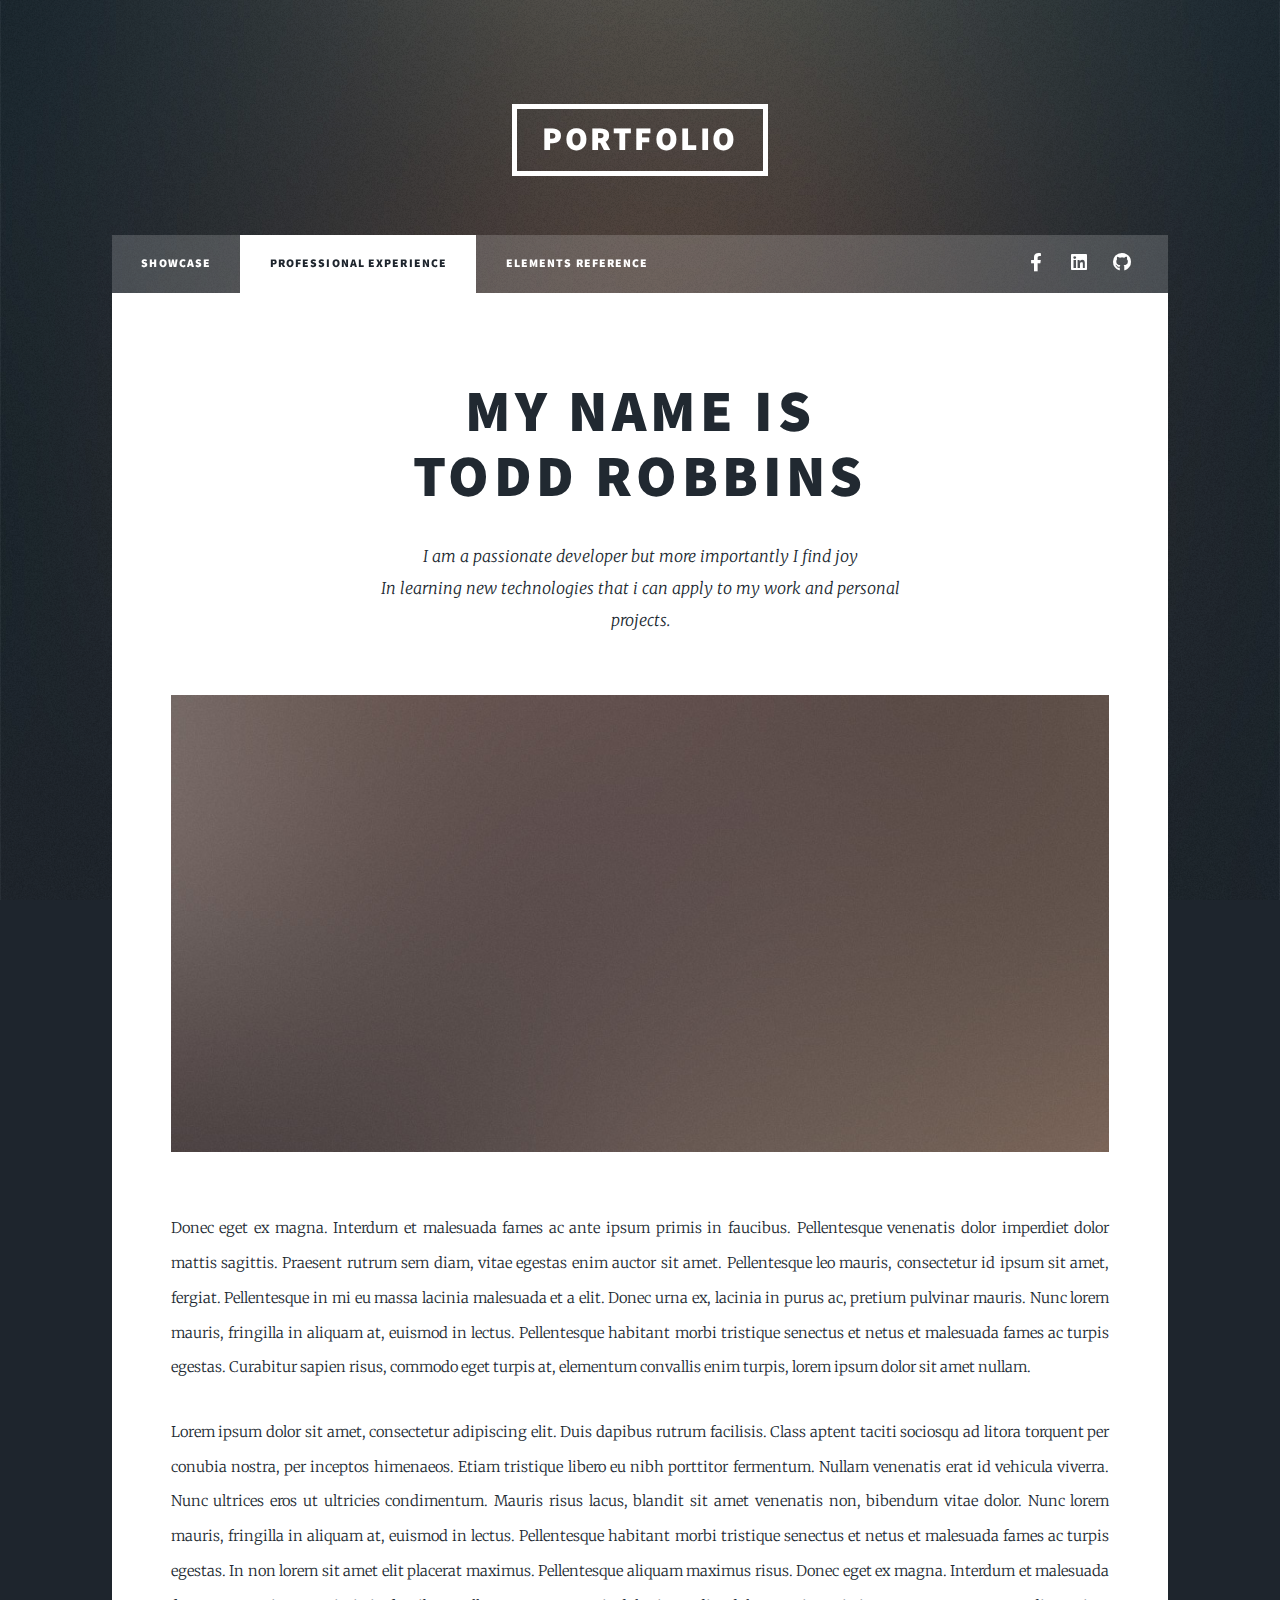
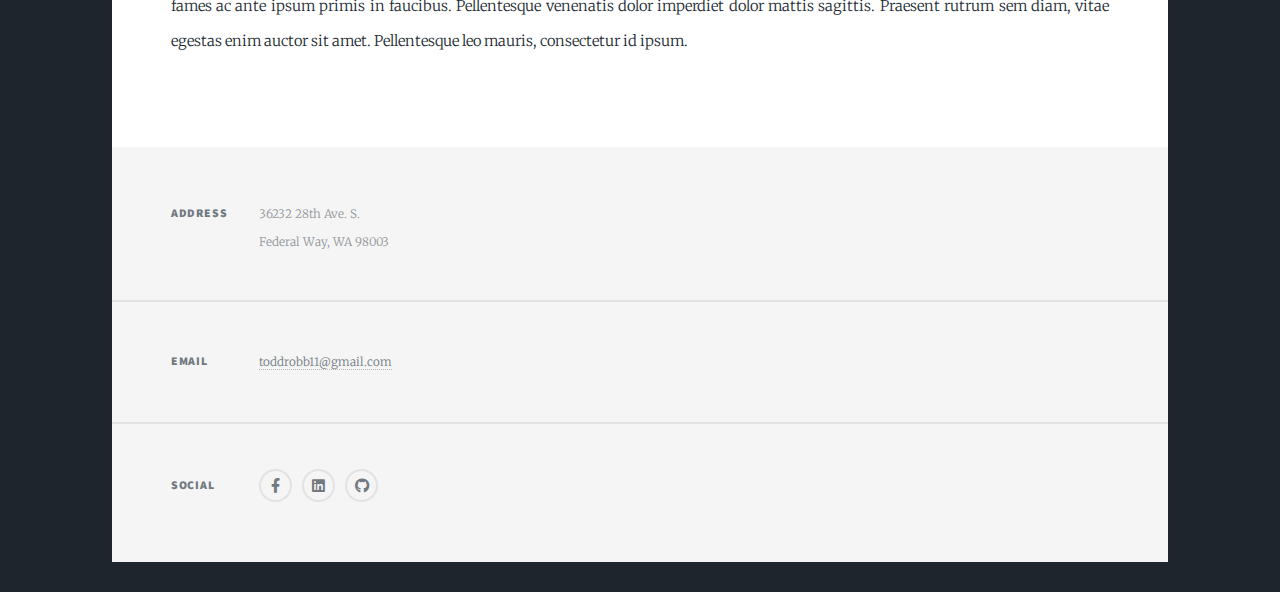
==== aboutMe.html @ 70eca517 "Add files via upload" ====
<!DOCTYPE HTML>
<html>
	<head>
		<title>About Me</title>
		<meta charset="utf-8" />
		<meta name="viewport" content="width=device-width, initial-scale=1, user-scalable=no" />
		<link rel="stylesheet" href="assets/css/main.css" />
		<noscript><link rel="stylesheet" href="assets/css/noscript.css" /></noscript>
	</head>
	<body class="is-preload">

		<!-- Wrapper -->
			<div id="wrapper">

				<!-- Header -->
					<header id="header">
						<a href="index.html" class="logo">Portfolio</a>
					</header>

				<!-- Nav -->
					<nav id="nav">
						<ul class="links">
							<li><a href="index.html">Showcase</a></li>
							<li class="active"><a href="aboutMe.html">Professional Experience</a></li>
							<li><a href="elements.html">Elements Reference</a></li>
						</ul>
						<ul class="icons">
							<li><a href="#" class="icon brands fa-facebook-f"><span class="label">Facebook</span></a></li>
							<li><a href="#" class="icon brands fa-linkedin"><span class="label">Linkedin</span></a></li>
							<li><a href="#" class="icon brands fa-github"><span class="label">GitHub</span></a></li>
						</ul>
					</nav>

				<!-- Main -->
					<div id="main">

						<!-- Post -->
							<section class="post">
								<header class="major">
									<h1>My name is<br />
									Todd Robbins</h1>
									<p>I am a passionate developer but more importantly I find joy<br />
									In learning new technologies that i can apply to my work and personal<br />
									projects.</p>
								</header>
								<div class="image main"><img src="images/pic01.jpg" alt="" /></div>
								<p>Donec eget ex magna. Interdum et malesuada fames ac ante ipsum primis in faucibus. Pellentesque venenatis dolor imperdiet dolor mattis sagittis. Praesent rutrum sem diam, vitae egestas enim auctor sit amet. Pellentesque leo mauris, consectetur id ipsum sit amet, fergiat. Pellentesque in mi eu massa lacinia malesuada et a elit. Donec urna ex, lacinia in purus ac, pretium pulvinar mauris. Nunc lorem mauris, fringilla in aliquam at, euismod in lectus. Pellentesque habitant morbi tristique senectus et netus et malesuada fames ac turpis egestas. Curabitur sapien risus, commodo eget turpis at, elementum convallis enim turpis, lorem ipsum dolor sit amet nullam.</p>
								<p>Lorem ipsum dolor sit amet, consectetur adipiscing elit. Duis dapibus rutrum facilisis. Class aptent taciti sociosqu ad litora torquent per conubia nostra, per inceptos himenaeos. Etiam tristique libero eu nibh porttitor fermentum. Nullam venenatis erat id vehicula viverra. Nunc ultrices eros ut ultricies condimentum. Mauris risus lacus, blandit sit amet venenatis non, bibendum vitae dolor. Nunc lorem mauris, fringilla in aliquam at, euismod in lectus. Pellentesque habitant morbi tristique senectus et netus et malesuada fames ac turpis egestas. In non lorem sit amet elit placerat maximus. Pellentesque aliquam maximus risus. Donec eget ex magna. Interdum et malesuada fames ac ante ipsum primis in faucibus. Pellentesque venenatis dolor imperdiet dolor mattis sagittis. Praesent rutrum sem diam, vitae egestas enim auctor sit amet. Pellentesque leo mauris, consectetur id ipsum.</p>
							</section>

					</div>

				<!-- Footer -->
					<footer id="footer">
						<section class="split contact">
							<section class="alt">
								<h3>Address</h3>
								<p>36232 28th Ave. S.<br />
								Federal Way, WA 98003</p>
							</section>
							<section>
								<h3>Email</h3>
								<p><a href="#">toddrobb11@gmail.com</a></p>
							</section>
							<section>
								<h3>Social</h3>
								<ul class="icons alt">
									<li><a href="#" class="icon brands alt fa-facebook-f"><span class="label">Facebook</span></a></li>
									<li><a href="#" class="icon brands alt fa-linkedin"><span class="label">Linkedin</span></a></li>
									<li><a href="#" class="icon brands alt fa-github"><span class="label">GitHub</span></a></li>
								</ul>
							</section>
						</section>
					</footer>

				<!--blank space --> 
					<div id="blankSpace">
						<ul></ul>
					</div>

			</div>

		<!-- Scripts -->
			<script src="assets/js/jquery.min.js"></script>
			<script src="assets/js/jquery.scrollex.min.js"></script>
			<script src="assets/js/jquery.scrolly.min.js"></script>
			<script src="assets/js/browser.min.js"></script>
			<script src="assets/js/breakpoints.min.js"></script>
			<script src="assets/js/util.js"></script>
			<script src="assets/js/main.js"></script>

	</body>
</html>
---- assets/css/main.css ----
@import url(fontawesome-all.min.css);
@import url("https://fonts.googleapis.com/css?family=Merriweather:300,700,300italic,700italic|Source+Sans+Pro:900");

/*
	Massively by HTML5 UP
	html5up.net | @ajlkn
	Free for personal and commercial use under the CCA 3.0 license (html5up.net/license)
*/

html, body, div, span, applet, object,
iframe, h1, h2, h3, h4, h5, h6, p, blockquote,
pre, a, abbr, acronym, address, big, cite,
code, del, dfn, em, img, ins, kbd, q, s, samp,
small, strike, strong, sub, sup, tt, var, b,
u, i, center, dl, dt, dd, ol, ul, li, fieldset,
form, label, legend, table, caption, tbody,
tfoot, thead, tr, th, td, article, aside,
canvas, details, embed, figure, figcaption,
footer, header, hgroup, menu, nav, output, ruby,
section, summary, time, mark, audio, video {
	margin: 0;
	padding: 0;
	border: 0;
	font-size: 100%;
	font: inherit;
	vertical-align: baseline;}

article, aside, details, figcaption, figure,
footer, header, hgroup, menu, nav, section {
	display: block;}

body {
	line-height: 1;
}

ol, ul {
	list-style: none;
}

blockquote, q {
	quotes: none;
}

	blockquote:before, blockquote:after, q:before, q:after {
		content: '';
		content: none;
	}

table {
	border-collapse: collapse;
	border-spacing: 0;
}

body {
	-webkit-text-size-adjust: none;
}

mark {
	background-color: transparent;
	color: inherit;
}

input::-moz-focus-inner {
	border: 0;
	padding: 0;
}

input, select, textarea {
	-moz-appearance: none;
	-webkit-appearance: none;
	-ms-appearance: none;
	appearance: none;
}

/* Basic */

	@-ms-viewport {
		width: device-width;
	}

	body {
		-ms-overflow-style: scrollbar;
	}

	@media screen and (max-width: 480px) {

		html, body {
			min-width: 320px;
		}

	}

	html {
		box-sizing: border-box;
	}

	*, *:before, *:after {
		box-sizing: inherit;
	}

	body {
		background-color: #1e252d;
	}

		body.is-preload *, body.is-preload *:before, body.is-preload *:after {
			-moz-animation: none !important;
			-webkit-animation: none !important;
			-ms-animation: none !important;
			animation: none !important;
			-moz-transition: none !important;
			-webkit-transition: none !important;
			-ms-transition: none !important;
			transition: none !important;
		}

/* Type */

	html {
		font-size: 16pt;
	}

		@media screen and (max-width: 1680px) {

			html {
				font-size: 12pt;
			}

		}

		@media screen and (max-width: 1280px) {

			html {
				font-size: 11pt;
			}

		}

		@media screen and (max-width: 360px) {

			html {
				font-size: 10pt;
			}

		}

	body {
		color: #212931;
	}

	body, input, select, textarea {
		font-family: "Merriweather", Georgia, serif;
		font-weight: 300;
		font-size: 1rem;
		line-height: 2.375;
	}

	a {
		-moz-transition: color 0.2s ease-in-out, background-color 0.2s ease-in-out, border-color 0.2s ease-in-out, box-shadow 0.2s ease-in-out;
		-webkit-transition: color 0.2s ease-in-out, background-color 0.2s ease-in-out, border-color 0.2s ease-in-out, box-shadow 0.2s ease-in-out;
		-ms-transition: color 0.2s ease-in-out, background-color 0.2s ease-in-out, border-color 0.2s ease-in-out, box-shadow 0.2s ease-in-out;
		transition: color 0.2s ease-in-out, background-color 0.2s ease-in-out, border-color 0.2s ease-in-out, box-shadow 0.2s ease-in-out;
		border-bottom: dotted 1px;
		text-decoration: none;
	}

		a:hover {
			border-bottom-color: transparent;
		}

	strong, b {
		font-weight: 600;
	}

	em, i {
		font-style: italic;
	}

	p {
		text-align: justify;
		margin: 0 0 2rem 0;
	}

	h1, h2, h3, h4, h5, h6 {
		font-family: "Source Sans Pro", Helvetica, sans-serif;
		font-weight: 900;
		line-height: 1.5;
		letter-spacing: 0.075em;
		text-transform: uppercase;
		margin: 0 0 1rem 0;
	}

		h1 a, h2 a, h3 a, h4 a, h5 a, h6 a {
			border-bottom: 0;
			color: inherit;
			text-decoration: none;
		}

	h1 {
		font-size: 4rem;
		line-height: 1.1;
		margin: 0 0 2rem 0;
	}

	h2 {
		font-size: 1.75rem;
		line-height: 1.3;
		margin: 0 0 1.5rem 0;
	}

	h3 {
		font-size: 1.25rem;
		margin: 0 0 1.5rem 0;
	}

	h4 {
		font-size: 1rem;
	}

	h5 {
		font-size: 0.9rem;
	}

	h6 {
		font-size: 0.8rem;
	}

	sub {
		font-size: 0.8rem;
		position: relative;
		top: 0.5rem;
	}

	sup {
		font-size: 0.8rem;
		position: relative;
		top: -0.5rem;
	}

	blockquote {
		border-left: solid 4px;
		font-style: italic;
		margin: 0 0 2rem 0;
		padding: 0.5rem 0 0.5rem 2rem;
	}

	code {
		border: solid 2px;
		font-family: "Courier New", monospace;
		font-size: 0.9rem;
		margin: 0 0.25rem;
		padding: 0.25rem 0.65rem;
	}

	pre {
		-webkit-overflow-scrolling: touch;
		font-family: "Courier New", monospace;
		font-size: 0.9rem;
		margin: 0 0 2rem 0;
	}

		pre code {
			display: block;
			line-height: 1.75;
			padding: 1rem 1.5rem;
			overflow-x: auto;
		}

	hr {
		border: 0;
		border-bottom: solid 2px;
		margin: 3rem 0;
	}

		hr.major {
			margin: 5rem 0;
		}

	.align-left {
		text-align: left;
	}

	.align-center {
		text-align: center;
	}

	.align-right {
		text-align: right;
	}

	input, select, textarea {
		color: #212931;
	}

	a {
		color: #212931;
		border-bottom-color: rgba(33, 41, 49, 0.5);
	}

		a:hover {
			border-bottom-color: transparent;
			color: #18bfef !important;
		}

	strong, b {
		color: #212931;
	}

	h1, h2, h3, h4, h5, h6 {
		color: #212931;
	}

	blockquote {
		border-left-color: #eeeeee;
	}

	code {
		background: rgba(220, 220, 220, 0.25);
		border-color: #eeeeee;
	}

	hr {
		border-bottom-color: #eeeeee;
	}

/* Row */

	.row {
		display: flex;
		flex-wrap: wrap;
		box-sizing: border-box;
		align-items: stretch;
	}

		.row > * {
			box-sizing: border-box;
		}

		.row.gtr-uniform > * > :last-child {
			margin-bottom: 0;
		}

		.row.aln-left {
			justify-content: flex-start;
		}

		.row.aln-center {
			justify-content: center;
		}

		.row.aln-right {
			justify-content: flex-end;
		}

		.row.aln-top {
			align-items: flex-start;
		}

		.row.aln-middle {
			align-items: center;
		}

		.row.aln-bottom {
			align-items: flex-end;
		}

		.row > .imp {
			order: -1;
		}

		.row > .col-1 {
			width: 8.33333%;
		}

		.row > .off-1 {
			margin-left: 8.33333%;
		}

		.row > .col-2 {
			width: 16.66667%;
		}

		.row > .off-2 {
			margin-left: 16.66667%;
		}

		.row > .col-3 {
			width: 25%;
		}

		.row > .off-3 {
			margin-left: 25%;
		}

		.row > .col-4 {
			width: 33.33333%;
		}

		.row > .off-4 {
			margin-left: 33.33333%;
		}

		.row > .col-5 {
			width: 41.66667%;
		}

		.row > .off-5 {
			margin-left: 41.66667%;
		}

		.row > .col-6 {
			width: 50%;
		}

		.row > .off-6 {
			margin-left: 50%;
		}

		.row > .col-7 {
			width: 58.33333%;
		}

		.row > .off-7 {
			margin-left: 58.33333%;
		}

		.row > .col-8 {
			width: 66.66667%;
		}

		.row > .off-8 {
			margin-left: 66.66667%;
		}

		.row > .col-9 {
			width: 75%;
		}

		.row > .off-9 {
			margin-left: 75%;
		}

		.row > .col-10 {
			width: 83.33333%;
		}

		.row > .off-10 {
			margin-left: 83.33333%;
		}

		.row > .col-11 {
			width: 91.66667%;
		}

		.row > .off-11 {
			margin-left: 91.66667%;
		}

		.row > .col-12 {
			width: 100%;
		}

		.row > .off-12 {
			margin-left: 100%;
		}

		.row.gtr-0 {
			margin-top: 0;
			margin-left: 0rem;
		}

			.row.gtr-0 > * {
				padding: 0 0 0 0rem;
			}

			.row.gtr-0.gtr-uniform {
				margin-top: 0rem;
			}

				.row.gtr-0.gtr-uniform > * {
					padding-top: 0rem;
				}

		.row.gtr-25 {
			margin-top: 0;
			margin-left: -0.375rem;
		}

			.row.gtr-25 > * {
				padding: 0 0 0 0.375rem;
			}

			.row.gtr-25.gtr-uniform {
				margin-top: -0.375rem;
			}

				.row.gtr-25.gtr-uniform > * {
					padding-top: 0.375rem;
				}

		.row.gtr-50 {
			margin-top: 0;
			margin-left: -0.75rem;
		}

			.row.gtr-50 > * {
				padding: 0 0 0 0.75rem;
			}

			.row.gtr-50.gtr-uniform {
				margin-top: -0.75rem;
			}

				.row.gtr-50.gtr-uniform > * {
					padding-top: 0.75rem;
				}

		.row {
			margin-top: 0;
			margin-left: -1.5rem;
		}

			.row > * {
				padding: 0 0 0 1.5rem;
			}

			.row.gtr-uniform {
				margin-top: -1.5rem;
			}

				.row.gtr-uniform > * {
					padding-top: 1.5rem;
				}

		.row.gtr-150 {
			margin-top: 0;
			margin-left: -2.25rem;
		}

			.row.gtr-150 > * {
				padding: 0 0 0 2.25rem;
			}

			.row.gtr-150.gtr-uniform {
				margin-top: -2.25rem;
			}

				.row.gtr-150.gtr-uniform > * {
					padding-top: 2.25rem;
				}

		.row.gtr-200 {
			margin-top: 0;
			margin-left: -3rem;
		}

			.row.gtr-200 > * {
				padding: 0 0 0 3rem;
			}

			.row.gtr-200.gtr-uniform {
				margin-top: -3rem;
			}

				.row.gtr-200.gtr-uniform > * {
					padding-top: 3rem;
				}

		@media screen and (max-width: 1680px) {

			.row {
				display: flex;
				flex-wrap: wrap;
				box-sizing: border-box;
				align-items: stretch;
			}

				.row > * {
					box-sizing: border-box;
				}

				.row.gtr-uniform > * > :last-child {
					margin-bottom: 0;
				}

				.row.aln-left {
					justify-content: flex-start;
				}

				.row.aln-center {
					justify-content: center;
				}

				.row.aln-right {
					justify-content: flex-end;
				}

				.row.aln-top {
					align-items: flex-start;
				}

				.row.aln-middle {
					align-items: center;
				}

				.row.aln-bottom {
					align-items: flex-end;
				}

				.row > .imp-xlarge {
					order: -1;
				}

				.row > .col-1-xlarge {
					width: 8.33333%;
				}

				.row > .off-1-xlarge {
					margin-left: 8.33333%;
				}

				.row > .col-2-xlarge {
					width: 16.66667%;
				}

				.row > .off-2-xlarge {
					margin-left: 16.66667%;
				}

				.row > .col-3-xlarge {
					width: 25%;
				}

				.row > .off-3-xlarge {
					margin-left: 25%;
				}

				.row > .col-4-xlarge {
					width: 33.33333%;
				}

				.row > .off-4-xlarge {
					margin-left: 33.33333%;
				}

				.row > .col-5-xlarge {
					width: 41.66667%;
				}

				.row > .off-5-xlarge {
					margin-left: 41.66667%;
				}

				.row > .col-6-xlarge {
					width: 50%;
				}

				.row > .off-6-xlarge {
					margin-left: 50%;
				}

				.row > .col-7-xlarge {
					width: 58.33333%;
				}

				.row > .off-7-xlarge {
					margin-left: 58.33333%;
				}

				.row > .col-8-xlarge {
					width: 66.66667%;
				}

				.row > .off-8-xlarge {
					margin-left: 66.66667%;
				}

				.row > .col-9-xlarge {
					width: 75%;
				}

				.row > .off-9-xlarge {
					margin-left: 75%;
				}

				.row > .col-10-xlarge {
					width: 83.33333%;
				}

				.row > .off-10-xlarge {
					margin-left: 83.33333%;
				}

				.row > .col-11-xlarge {
					width: 91.66667%;
				}

				.row > .off-11-xlarge {
					margin-left: 91.66667%;
				}

				.row > .col-12-xlarge {
					width: 100%;
				}

				.row > .off-12-xlarge {
					margin-left: 100%;
				}

				.row.gtr-0 {
					margin-top: 0;
					margin-left: 0rem;
				}

					.row.gtr-0 > * {
						padding: 0 0 0 0rem;
					}

					.row.gtr-0.gtr-uniform {
						margin-top: 0rem;
					}

						.row.gtr-0.gtr-uniform > * {
							padding-top: 0rem;
						}

				.row.gtr-25 {
					margin-top: 0;
					margin-left: -0.375rem;
				}

					.row.gtr-25 > * {
						padding: 0 0 0 0.375rem;
					}

					.row.gtr-25.gtr-uniform {
						margin-top: -0.375rem;
					}

						.row.gtr-25.gtr-uniform > * {
							padding-top: 0.375rem;
						}

				.row.gtr-50 {
					margin-top: 0;
					margin-left: -0.75rem;
				}

					.row.gtr-50 > * {
						padding: 0 0 0 0.75rem;
					}

					.row.gtr-50.gtr-uniform {
						margin-top: -0.75rem;
					}

						.row.gtr-50.gtr-uniform > * {
							padding-top: 0.75rem;
						}

				.row {
					margin-top: 0;
					margin-left: -1.5rem;
				}

					.row > * {
						padding: 0 0 0 1.5rem;
					}

					.row.gtr-uniform {
						margin-top: -1.5rem;
					}

						.row.gtr-uniform > * {
							padding-top: 1.5rem;
						}

				.row.gtr-150 {
					margin-top: 0;
					margin-left: -2.25rem;
				}

					.row.gtr-150 > * {
						padding: 0 0 0 2.25rem;
					}

					.row.gtr-150.gtr-uniform {
						margin-top: -2.25rem;
					}

						.row.gtr-150.gtr-uniform > * {
							padding-top: 2.25rem;
						}

				.row.gtr-200 {
					margin-top: 0;
					margin-left: -3rem;
				}

					.row.gtr-200 > * {
						padding: 0 0 0 3rem;
					}

					.row.gtr-200.gtr-uniform {
						margin-top: -3rem;
					}

						.row.gtr-200.gtr-uniform > * {
							padding-top: 3rem;
						}

		}

		@media screen and (max-width: 1280px) {

			.row {
				display: flex;
				flex-wrap: wrap;
				box-sizing: border-box;
				align-items: stretch;
			}

				.row > * {
					box-sizing: border-box;
				}

				.row.gtr-uniform > * > :last-child {
					margin-bottom: 0;
				}

				.row.aln-left {
					justify-content: flex-start;
				}

				.row.aln-center {
					justify-content: center;
				}

				.row.aln-right {
					justify-content: flex-end;
				}

				.row.aln-top {
					align-items: flex-start;
				}

				.row.aln-middle {
					align-items: center;
				}

				.row.aln-bottom {
					align-items: flex-end;
				}

				.row > .imp-large {
					order: -1;
				}

				.row > .col-1-large {
					width: 8.33333%;
				}

				.row > .off-1-large {
					margin-left: 8.33333%;
				}

				.row > .col-2-large {
					width: 16.66667%;
				}

				.row > .off-2-large {
					margin-left: 16.66667%;
				}

				.row > .col-3-large {
					width: 25%;
				}

				.row > .off-3-large {
					margin-left: 25%;
				}

				.row > .col-4-large {
					width: 33.33333%;
				}

				.row > .off-4-large {
					margin-left: 33.33333%;
				}

				.row > .col-5-large {
					width: 41.66667%;
				}

				.row > .off-5-large {
					margin-left: 41.66667%;
				}

				.row > .col-6-large {
					width: 50%;
				}

				.row > .off-6-large {
					margin-left: 50%;
				}

				.row > .col-7-large {
					width: 58.33333%;
				}

				.row > .off-7-large {
					margin-left: 58.33333%;
				}

				.row > .col-8-large {
					width: 66.66667%;
				}

				.row > .off-8-large {
					margin-left: 66.66667%;
				}

				.row > .col-9-large {
					width: 75%;
				}

				.row > .off-9-large {
					margin-left: 75%;
				}

				.row > .col-10-large {
					width: 83.33333%;
				}

				.row > .off-10-large {
					margin-left: 83.33333%;
				}

				.row > .col-11-large {
					width: 91.66667%;
				}

				.row > .off-11-large {
					margin-left: 91.66667%;
				}

				.row > .col-12-large {
					width: 100%;
				}

				.row > .off-12-large {
					margin-left: 100%;
				}

				.row.gtr-0 {
					margin-top: 0;
					margin-left: 0rem;
				}

					.row.gtr-0 > * {
						padding: 0 0 0 0rem;
					}

					.row.gtr-0.gtr-uniform {
						margin-top: 0rem;
					}

						.row.gtr-0.gtr-uniform > * {
							padding-top: 0rem;
						}

				.row.gtr-25 {
					margin-top: 0;
					margin-left: -0.375rem;
				}

					.row.gtr-25 > * {
						padding: 0 0 0 0.375rem;
					}

					.row.gtr-25.gtr-uniform {
						margin-top: -0.375rem;
					}

						.row.gtr-25.gtr-uniform > * {
							padding-top: 0.375rem;
						}

				.row.gtr-50 {
					margin-top: 0;
					margin-left: -0.75rem;
				}

					.row.gtr-50 > * {
						padding: 0 0 0 0.75rem;
					}

					.row.gtr-50.gtr-uniform {
						margin-top: -0.75rem;
					}

						.row.gtr-50.gtr-uniform > * {
							padding-top: 0.75rem;
						}

				.row {
					margin-top: 0;
					margin-left: -1.5rem;
				}

					.row > * {
						padding: 0 0 0 1.5rem;
					}

					.row.gtr-uniform {
						margin-top: -1.5rem;
					}

						.row.gtr-uniform > * {
							padding-top: 1.5rem;
						}

				.row.gtr-150 {
					margin-top: 0;
					margin-left: -2.25rem;
				}

					.row.gtr-150 > * {
						padding: 0 0 0 2.25rem;
					}

					.row.gtr-150.gtr-uniform {
						margin-top: -2.25rem;
					}

						.row.gtr-150.gtr-uniform > * {
							padding-top: 2.25rem;
						}

				.row.gtr-200 {
					margin-top: 0;
					margin-left: -3rem;
				}

					.row.gtr-200 > * {
						padding: 0 0 0 3rem;
					}

					.row.gtr-200.gtr-uniform {
						margin-top: -3rem;
					}

						.row.gtr-200.gtr-uniform > * {
							padding-top: 3rem;
						}

		}

		@media screen and (max-width: 980px) {

			.row {
				display: flex;
				flex-wrap: wrap;
				box-sizing: border-box;
				align-items: stretch;
			}

				.row > * {
					box-sizing: border-box;
				}

				.row.gtr-uniform > * > :last-child {
					margin-bottom: 0;
				}

				.row.aln-left {
					justify-content: flex-start;
				}

				.row.aln-center {
					justify-content: center;
				}

				.row.aln-right {
					justify-content: flex-end;
				}

				.row.aln-top {
					align-items: flex-start;
				}

				.row.aln-middle {
					align-items: center;
				}

				.row.aln-bottom {
					align-items: flex-end;
				}

				.row > .imp-medium {
					order: -1;
				}

				.row > .col-1-medium {
					width: 8.33333%;
				}

				.row > .off-1-medium {
					margin-left: 8.33333%;
				}

				.row > .col-2-medium {
					width: 16.66667%;
				}

				.row > .off-2-medium {
					margin-left: 16.66667%;
				}

				.row > .col-3-medium {
					width: 25%;
				}

				.row > .off-3-medium {
					margin-left: 25%;
				}

				.row > .col-4-medium {
					width: 33.33333%;
				}

				.row > .off-4-medium {
					margin-left: 33.33333%;
				}

				.row > .col-5-medium {
					width: 41.66667%;
				}

				.row > .off-5-medium {
					margin-left: 41.66667%;
				}

				.row > .col-6-medium {
					width: 50%;
				}

				.row > .off-6-medium {
					margin-left: 50%;
				}

				.row > .col-7-medium {
					width: 58.33333%;
				}

				.row > .off-7-medium {
					margin-left: 58.33333%;
				}

				.row > .col-8-medium {
					width: 66.66667%;
				}

				.row > .off-8-medium {
					margin-left: 66.66667%;
				}

				.row > .col-9-medium {
					width: 75%;
				}

				.row > .off-9-medium {
					margin-left: 75%;
				}

				.row > .col-10-medium {
					width: 83.33333%;
				}

				.row > .off-10-medium {
					margin-left: 83.33333%;
				}

				.row > .col-11-medium {
					width: 91.66667%;
				}

				.row > .off-11-medium {
					margin-left: 91.66667%;
				}

				.row > .col-12-medium {
					width: 100%;
				}

				.row > .off-12-medium {
					margin-left: 100%;
				}

				.row.gtr-0 {
					margin-top: 0;
					margin-left: 0rem;
				}

					.row.gtr-0 > * {
						padding: 0 0 0 0rem;
					}

					.row.gtr-0.gtr-uniform {
						margin-top: 0rem;
					}

						.row.gtr-0.gtr-uniform > * {
							padding-top: 0rem;
						}

				.row.gtr-25 {
					margin-top: 0;
					margin-left: -0.375rem;
				}

					.row.gtr-25 > * {
						padding: 0 0 0 0.375rem;
					}

					.row.gtr-25.gtr-uniform {
						margin-top: -0.375rem;
					}

						.row.gtr-25.gtr-uniform > * {
							padding-top: 0.375rem;
						}

				.row.gtr-50 {
					margin-top: 0;
					margin-left: -0.75rem;
				}

					.row.gtr-50 > * {
						padding: 0 0 0 0.75rem;
					}

					.row.gtr-50.gtr-uniform {
						margin-top: -0.75rem;
					}

						.row.gtr-50.gtr-uniform > * {
							padding-top: 0.75rem;
						}

				.row {
					margin-top: 0;
					margin-left: -1.5rem;
				}

					.row > * {
						padding: 0 0 0 1.5rem;
					}

					.row.gtr-uniform {
						margin-top: -1.5rem;
					}

						.row.gtr-uniform > * {
							padding-top: 1.5rem;
						}

				.row.gtr-150 {
					margin-top: 0;
					margin-left: -2.25rem;
				}

					.row.gtr-150 > * {
						padding: 0 0 0 2.25rem;
					}

					.row.gtr-150.gtr-uniform {
						margin-top: -2.25rem;
					}

						.row.gtr-150.gtr-uniform > * {
							padding-top: 2.25rem;
						}

				.row.gtr-200 {
					margin-top: 0;
					margin-left: -3rem;
				}

					.row.gtr-200 > * {
						padding: 0 0 0 3rem;
					}

					.row.gtr-200.gtr-uniform {
						margin-top: -3rem;
					}

						.row.gtr-200.gtr-uniform > * {
							padding-top: 3rem;
						}

		}

		@media screen and (max-width: 736px) {

			.row {
				display: flex;
				flex-wrap: wrap;
				box-sizing: border-box;
				align-items: stretch;
			}

				.row > * {
					box-sizing: border-box;
				}

				.row.gtr-uniform > * > :last-child {
					margin-bottom: 0;
				}

				.row.aln-left {
					justify-content: flex-start;
				}

				.row.aln-center {
					justify-content: center;
				}

				.row.aln-right {
					justify-content: flex-end;
				}

				.row.aln-top {
					align-items: flex-start;
				}

				.row.aln-middle {
					align-items: center;
				}

				.row.aln-bottom {
					align-items: flex-end;
				}

				.row > .imp-small {
					order: -1;
				}

				.row > .col-1-small {
					width: 8.33333%;
				}

				.row > .off-1-small {
					margin-left: 8.33333%;
				}

				.row > .col-2-small {
					width: 16.66667%;
				}

				.row > .off-2-small {
					margin-left: 16.66667%;
				}

				.row > .col-3-small {
					width: 25%;
				}

				.row > .off-3-small {
					margin-left: 25%;
				}

				.row > .col-4-small {
					width: 33.33333%;
				}

				.row > .off-4-small {
					margin-left: 33.33333%;
				}

				.row > .col-5-small {
					width: 41.66667%;
				}

				.row > .off-5-small {
					margin-left: 41.66667%;
				}

				.row > .col-6-small {
					width: 50%;
				}

				.row > .off-6-small {
					margin-left: 50%;
				}

				.row > .col-7-small {
					width: 58.33333%;
				}

				.row > .off-7-small {
					margin-left: 58.33333%;
				}

				.row > .col-8-small {
					width: 66.66667%;
				}

				.row > .off-8-small {
					margin-left: 66.66667%;
				}

				.row > .col-9-small {
					width: 75%;
				}

				.row > .off-9-small {
					margin-left: 75%;
				}

				.row > .col-10-small {
					width: 83.33333%;
				}

				.row > .off-10-small {
					margin-left: 83.33333%;
				}

				.row > .col-11-small {
					width: 91.66667%;
				}

				.row > .off-11-small {
					margin-left: 91.66667%;
				}

				.row > .col-12-small {
					width: 100%;
				}

				.row > .off-12-small {
					margin-left: 100%;
				}

				.row.gtr-0 {
					margin-top: 0;
					margin-left: 0rem;
				}

					.row.gtr-0 > * {
						padding: 0 0 0 0rem;
					}

					.row.gtr-0.gtr-uniform {
						margin-top: 0rem;
					}

						.row.gtr-0.gtr-uniform > * {
							padding-top: 0rem;
						}

				.row.gtr-25 {
					margin-top: 0;
					margin-left: -0.375rem;
				}

					.row.gtr-25 > * {
						padding: 0 0 0 0.375rem;
					}

					.row.gtr-25.gtr-uniform {
						margin-top: -0.375rem;
					}

						.row.gtr-25.gtr-uniform > * {
							padding-top: 0.375rem;
						}

				.row.gtr-50 {
					margin-top: 0;
					margin-left: -0.75rem;
				}

					.row.gtr-50 > * {
						padding: 0 0 0 0.75rem;
					}

					.row.gtr-50.gtr-uniform {
						margin-top: -0.75rem;
					}

						.row.gtr-50.gtr-uniform > * {
							padding-top: 0.75rem;
						}

				.row {
					margin-top: 0;
					margin-left: -1.5rem;
				}

					.row > * {
						padding: 0 0 0 1.5rem;
					}

					.row.gtr-uniform {
						margin-top: -1.5rem;
					}

						.row.gtr-uniform > * {
							padding-top: 1.5rem;
						}

				.row.gtr-150 {
					margin-top: 0;
					margin-left: -2.25rem;
				}

					.row.gtr-150 > * {
						padding: 0 0 0 2.25rem;
					}

					.row.gtr-150.gtr-uniform {
						margin-top: -2.25rem;
					}

						.row.gtr-150.gtr-uniform > * {
							padding-top: 2.25rem;
						}

				.row.gtr-200 {
					margin-top: 0;
					margin-left: -3rem;
				}

					.row.gtr-200 > * {
						padding: 0 0 0 3rem;
					}

					.row.gtr-200.gtr-uniform {
						margin-top: -3rem;
					}

						.row.gtr-200.gtr-uniform > * {
							padding-top: 3rem;
						}

		}

		@media screen and (max-width: 480px) {

			.row {
				display: flex;
				flex-wrap: wrap;
				box-sizing: border-box;
				align-items: stretch;
			}

				.row > * {
					box-sizing: border-box;
				}

				.row.gtr-uniform > * > :last-child {
					margin-bottom: 0;
				}

				.row.aln-left {
					justify-content: flex-start;
				}

				.row.aln-center {
					justify-content: center;
				}

				.row.aln-right {
					justify-content: flex-end;
				}

				.row.aln-top {
					align-items: flex-start;
				}

				.row.aln-middle {
					align-items: center;
				}

				.row.aln-bottom {
					align-items: flex-end;
				}

				.row > .imp-xsmall {
					order: -1;
				}

				.row > .col-1-xsmall {
					width: 8.33333%;
				}

				.row > .off-1-xsmall {
					margin-left: 8.33333%;
				}

				.row > .col-2-xsmall {
					width: 16.66667%;
				}

				.row > .off-2-xsmall {
					margin-left: 16.66667%;
				}

				.row > .col-3-xsmall {
					width: 25%;
				}

				.row > .off-3-xsmall {
					margin-left: 25%;
				}

				.row > .col-4-xsmall {
					width: 33.33333%;
				}

				.row > .off-4-xsmall {
					margin-left: 33.33333%;
				}

				.row > .col-5-xsmall {
					width: 41.66667%;
				}

				.row > .off-5-xsmall {
					margin-left: 41.66667%;
				}

				.row > .col-6-xsmall {
					width: 50%;
				}

				.row > .off-6-xsmall {
					margin-left: 50%;
				}

				.row > .col-7-xsmall {
					width: 58.33333%;
				}

				.row > .off-7-xsmall {
					margin-left: 58.33333%;
				}

				.row > .col-8-xsmall {
					width: 66.66667%;
				}

				.row > .off-8-xsmall {
					margin-left: 66.66667%;
				}

				.row > .col-9-xsmall {
					width: 75%;
				}

				.row > .off-9-xsmall {
					margin-left: 75%;
				}

				.row > .col-10-xsmall {
					width: 83.33333%;
				}

				.row > .off-10-xsmall {
					margin-left: 83.33333%;
				}

				.row > .col-11-xsmall {
					width: 91.66667%;
				}

				.row > .off-11-xsmall {
					margin-left: 91.66667%;
				}

				.row > .col-12-xsmall {
					width: 100%;
				}

				.row > .off-12-xsmall {
					margin-left: 100%;
				}

				.row.gtr-0 {
					margin-top: 0;
					margin-left: 0rem;
				}

					.row.gtr-0 > * {
						padding: 0 0 0 0rem;
					}

					.row.gtr-0.gtr-uniform {
						margin-top: 0rem;
					}

						.row.gtr-0.gtr-uniform > * {
							padding-top: 0rem;
						}

				.row.gtr-25 {
					margin-top: 0;
					margin-left: -0.375rem;
				}

					.row.gtr-25 > * {
						padding: 0 0 0 0.375rem;
					}

					.row.gtr-25.gtr-uniform {
						margin-top: -0.375rem;
					}

						.row.gtr-25.gtr-uniform > * {
							padding-top: 0.375rem;
						}

				.row.gtr-50 {
					margin-top: 0;
					margin-left: -0.75rem;
				}

					.row.gtr-50 > * {
						padding: 0 0 0 0.75rem;
					}

					.row.gtr-50.gtr-uniform {
						margin-top: -0.75rem;
					}

						.row.gtr-50.gtr-uniform > * {
							padding-top: 0.75rem;
						}

				.row {
					margin-top: 0;
					margin-left: -1.5rem;
				}

					.row > * {
						padding: 0 0 0 1.5rem;
					}

					.row.gtr-uniform {
						margin-top: -1.5rem;
					}

						.row.gtr-uniform > * {
							padding-top: 1.5rem;
						}

				.row.gtr-150 {
					margin-top: 0;
					margin-left: -2.25rem;
				}

					.row.gtr-150 > * {
						padding: 0 0 0 2.25rem;
					}

					.row.gtr-150.gtr-uniform {
						margin-top: -2.25rem;
					}

						.row.gtr-150.gtr-uniform > * {
							padding-top: 2.25rem;
						}

				.row.gtr-200 {
					margin-top: 0;
					margin-left: -3rem;
				}

					.row.gtr-200 > * {
						padding: 0 0 0 3rem;
					}

					.row.gtr-200.gtr-uniform {
						margin-top: -3rem;
					}

						.row.gtr-200.gtr-uniform > * {
							padding-top: 3rem;
						}

		}

		@media screen and (max-width: 360px) {

			.row {
				display: flex;
				flex-wrap: wrap;
				box-sizing: border-box;
				align-items: stretch;
			}

				.row > * {
					box-sizing: border-box;
				}

				.row.gtr-uniform > * > :last-child {
					margin-bottom: 0;
				}

				.row.aln-left {
					justify-content: flex-start;
				}

				.row.aln-center {
					justify-content: center;
				}

				.row.aln-right {
					justify-content: flex-end;
				}

				.row.aln-top {
					align-items: flex-start;
				}

				.row.aln-middle {
					align-items: center;
				}

				.row.aln-bottom {
					align-items: flex-end;
				}

				.row > .imp-xxsmall {
					order: -1;
				}

				.row > .col-1-xxsmall {
					width: 8.33333%;
				}

				.row > .off-1-xxsmall {
					margin-left: 8.33333%;
				}

				.row > .col-2-xxsmall {
					width: 16.66667%;
				}

				.row > .off-2-xxsmall {
					margin-left: 16.66667%;
				}

				.row > .col-3-xxsmall {
					width: 25%;
				}

				.row > .off-3-xxsmall {
					margin-left: 25%;
				}

				.row > .col-4-xxsmall {
					width: 33.33333%;
				}

				.row > .off-4-xxsmall {
					margin-left: 33.33333%;
				}

				.row > .col-5-xxsmall {
					width: 41.66667%;
				}

				.row > .off-5-xxsmall {
					margin-left: 41.66667%;
				}

				.row > .col-6-xxsmall {
					width: 50%;
				}

				.row > .off-6-xxsmall {
					margin-left: 50%;
				}

				.row > .col-7-xxsmall {
					width: 58.33333%;
				}

				.row > .off-7-xxsmall {
					margin-left: 58.33333%;
				}

				.row > .col-8-xxsmall {
					width: 66.66667%;
				}

				.row > .off-8-xxsmall {
					margin-left: 66.66667%;
				}

				.row > .col-9-xxsmall {
					width: 75%;
				}

				.row > .off-9-xxsmall {
					margin-left: 75%;
				}

				.row > .col-10-xxsmall {
					width: 83.33333%;
				}

				.row > .off-10-xxsmall {
					margin-left: 83.33333%;
				}

				.row > .col-11-xxsmall {
					width: 91.66667%;
				}

				.row > .off-11-xxsmall {
					margin-left: 91.66667%;
				}

				.row > .col-12-xxsmall {
					width: 100%;
				}

				.row > .off-12-xxsmall {
					margin-left: 100%;
				}

				.row.gtr-0 {
					margin-top: 0;
					margin-left: 0rem;
				}

					.row.gtr-0 > * {
						padding: 0 0 0 0rem;
					}

					.row.gtr-0.gtr-uniform {
						margin-top: 0rem;
					}

						.row.gtr-0.gtr-uniform > * {
							padding-top: 0rem;
						}

				.row.gtr-25 {
					margin-top: 0;
					margin-left: -0.375rem;
				}

					.row.gtr-25 > * {
						padding: 0 0 0 0.375rem;
					}

					.row.gtr-25.gtr-uniform {
						margin-top: -0.375rem;
					}

						.row.gtr-25.gtr-uniform > * {
							padding-top: 0.375rem;
						}

				.row.gtr-50 {
					margin-top: 0;
					margin-left: -0.75rem;
				}

					.row.gtr-50 > * {
						padding: 0 0 0 0.75rem;
					}

					.row.gtr-50.gtr-uniform {
						margin-top: -0.75rem;
					}

						.row.gtr-50.gtr-uniform > * {
							padding-top: 0.75rem;
						}

				.row {
					margin-top: 0;
					margin-left: -1.5rem;
				}

					.row > * {
						padding: 0 0 0 1.5rem;
					}

					.row.gtr-uniform {
						margin-top: -1.5rem;
					}

						.row.gtr-uniform > * {
							padding-top: 1.5rem;
						}

				.row.gtr-150 {
					margin-top: 0;
					margin-left: -2.25rem;
				}

					.row.gtr-150 > * {
						padding: 0 0 0 2.25rem;
					}

					.row.gtr-150.gtr-uniform {
						margin-top: -2.25rem;
					}

						.row.gtr-150.gtr-uniform > * {
							padding-top: 2.25rem;
						}

				.row.gtr-200 {
					margin-top: 0;
					margin-left: -3rem;
				}

					.row.gtr-200 > * {
						padding: 0 0 0 3rem;
					}

					.row.gtr-200.gtr-uniform {
						margin-top: -3rem;
					}

						.row.gtr-200.gtr-uniform > * {
							padding-top: 3rem;
						}

		}

/* Box */

	.box {
		border: solid 2px;
		margin-bottom: 2rem;
		padding: 1.5rem;
	}

		.box > :last-child,
		.box > :last-child > :last-child,
		.box > :last-child > :last-child > :last-child {
			margin-bottom: 0;
		}

		.box.alt {
			border: 0;
			border-radius: 0;
			padding: 0;
		}

	.box {
		border-color: #eeeeee;
	}

/* Button */

	input[type="submit"],
	input[type="reset"],
	input[type="button"],
	button,
	.button {
		-moz-appearance: none;
		-webkit-appearance: none;
		-ms-appearance: none;
		appearance: none;
		-moz-transition: background-color 0.2s ease-in-out, box-shadow 0.2s ease-in-out, color 0.2s ease-in-out;
		-webkit-transition: background-color 0.2s ease-in-out, box-shadow 0.2s ease-in-out, color 0.2s ease-in-out;
		-ms-transition: background-color 0.2s ease-in-out, box-shadow 0.2s ease-in-out, color 0.2s ease-in-out;
		transition: background-color 0.2s ease-in-out, box-shadow 0.2s ease-in-out, color 0.2s ease-in-out;
		border: 0;
		border-radius: 0;
		cursor: pointer;
		display: inline-block;
		font-family: "Source Sans Pro", Helvetica, sans-serif;
		font-size: 0.8rem;
		font-weight: 900;
		letter-spacing: 0.075em;
		height: 3rem;
		line-height: 3rem;
		padding: 0 2rem;
		text-align: center;
		text-decoration: none;
		text-transform: uppercase;
		white-space: nowrap;
	}

		input[type="submit"].icon:before,
		input[type="reset"].icon:before,
		input[type="button"].icon:before,
		button.icon:before,
		.button.icon:before {
			margin-right: 0.5rem;
		}

		input[type="submit"].icon.solo,
		input[type="reset"].icon.solo,
		input[type="button"].icon.solo,
		button.icon.solo,
		.button.icon.solo {
			position: relative;
			width: 4rem;
			height: 4rem;
			line-height: 4rem;
			border-radius: 4rem;
			text-indent: 4rem;
			overflow: hidden;
			padding: 0;
			white-space: nowrap;
		}

			input[type="submit"].icon.solo:before,
			input[type="reset"].icon.solo:before,
			input[type="button"].icon.solo:before,
			button.icon.solo:before,
			.button.icon.solo:before {
				position: absolute;
				display: block;
				top: 0;
				left: 0;
				width: inherit;
				height: inherit;
				line-height: inherit;
				font-size: 1.25rem;
				margin-right: 0;
				text-align: center;
				text-indent: 0;
			}

		input[type="submit"].fit,
		input[type="reset"].fit,
		input[type="button"].fit,
		button.fit,
		.button.fit {
			width: 100%;
		}

		input[type="submit"].small,
		input[type="reset"].small,
		input[type="button"].small,
		button.small,
		.button.small {
			font-size: 0.7rem;
			height: 2.5rem;
			line-height: 2.5rem;
			padding: 0 1.5rem;
		}

		input[type="submit"].large,
		input[type="reset"].large,
		input[type="button"].large,
		button.large,
		.button.large {
			font-size: 0.9rem;
			height: 3.5rem;
			line-height: 3.5rem;
			padding: 0 2.75rem;
		}

		@media screen and (max-width: 980px) {

			input[type="submit"],
			input[type="reset"],
			input[type="button"],
			button,
			.button {
				font-size: 0.9rem;
				height: 3.25rem;
				line-height: 3.25rem;
			}

				input[type="submit"].large,
				input[type="reset"].large,
				input[type="button"].large,
				button.large,
				.button.large {
					font-size: 1rem;
					height: 3.75rem;
					line-height: 3.75rem;
				}

		}

		input[type="submit"].disabled, input[type="submit"]:disabled,
		input[type="reset"].disabled,
		input[type="reset"]:disabled,
		input[type="button"].disabled,
		input[type="button"]:disabled,
		button.disabled,
		button:disabled,
		.button.disabled,
		.button:disabled {
			pointer-events: none;
			opacity: 0.25;
		}

	input[type="submit"],
	input[type="reset"],
	input[type="button"],
	button,
	.button {
		background-color: transparent;
		box-shadow: inset 0 0 0 2px #212931;
		color: #212931 !important;
	}

		input[type="submit"]:hover,
		input[type="reset"]:hover,
		input[type="button"]:hover,
		button:hover,
		.button:hover {
			box-shadow: inset 0 0 0 2px #18bfef;
			color: #18bfef !important;
		}

		input[type="submit"].primary,
		input[type="reset"].primary,
		input[type="button"].primary,
		button.primary,
		.button.primary {
			background-color: #212931;
			box-shadow: none;
			color: #ffffff !important;
		}

			input[type="submit"].primary:hover,
			input[type="reset"].primary:hover,
			input[type="button"].primary:hover,
			button.primary:hover,
			.button.primary:hover {
				background-color: #18bfef;
			}

/* Form */

	form {
		margin: 0 0 2rem 0;
	}

		form > :last-child {
			margin-bottom: 0;
		}

		form > .fields {
			display: -moz-flex;
			display: -webkit-flex;
			display: -ms-flex;
			display: flex;
			-moz-flex-wrap: wrap;
			-webkit-flex-wrap: wrap;
			-ms-flex-wrap: wrap;
			flex-wrap: wrap;
			width: calc(100% + 3rem);
			margin: -1.5rem 0 2rem -1.5rem;
		}

			form > .fields > .field {
				-moz-flex-grow: 0;
				-webkit-flex-grow: 0;
				-ms-flex-grow: 0;
				flex-grow: 0;
				-moz-flex-shrink: 0;
				-webkit-flex-shrink: 0;
				-ms-flex-shrink: 0;
				flex-shrink: 0;
				padding: 1.5rem 0 0 1.5rem;
				width: calc(100% - 1.5rem);
			}

				form > .fields > .field.half {
					width: calc(50% - 0.75rem);
				}

				form > .fields > .field.third {
					width: calc(100%/3 - 0.5rem);
				}

				form > .fields > .field.quarter {
					width: calc(25% - 0.375rem);
				}

		@media screen and (max-width: 480px) {

			form > .fields {
				width: calc(100% + 3rem);
				margin: -1.5rem 0 2rem -1.5rem;
			}

				form > .fields > .field {
					padding: 1.5rem 0 0 1.5rem;
					width: calc(100% - 1.5rem);
				}

					form > .fields > .field.half {
						width: calc(100% - 1.5rem);
					}

					form > .fields > .field.third {
						width: calc(100% - 1.5rem);
					}

					form > .fields > .field.quarter {
						width: calc(100% - 1.5rem);
					}

		}

	label {
		display: block;
		font-family: "Source Sans Pro", Helvetica, sans-serif;
		font-weight: 900;
		line-height: 1.5;
		letter-spacing: 0.075em;
		font-size: 0.8rem;
		text-transform: uppercase;
		margin: 0 0 0.75rem 0;
	}

		@media screen and (max-width: 980px) {

			label {
				font-size: 0.9rem;
			}

		}

	input[type="text"],
	input[type="password"],
	input[type="email"],
	select,
	textarea {
		-moz-appearance: none;
		-webkit-appearance: none;
		-ms-appearance: none;
		appearance: none;
		background: transparent;
		border-radius: 0;
		border: solid 2px;
		color: inherit;
		display: block;
		outline: 0;
		padding: 0 1rem;
		text-decoration: none;
		width: 100%;
	}

		input[type="text"]:invalid,
		input[type="password"]:invalid,
		input[type="email"]:invalid,
		select:invalid,
		textarea:invalid {
			box-shadow: none;
		}

	select {
		background-size: 1.25rem;
		background-repeat: no-repeat;
		background-position: calc(100% - 1rem) center;
		height: 3rem;
		padding-right: 3rem;
		text-overflow: ellipsis;
	}

		select:focus::-ms-value {
			background-color: transparent;
		}

		select::-ms-expand {
			display: none;
		}

	input[type="text"],
	input[type="password"],
	input[type="email"],
	select {
		height: 3rem;
	}

	textarea {
		padding: 0.75rem 1rem;
	}

	input[type="checkbox"],
	input[type="radio"] {
		-moz-appearance: none;
		-webkit-appearance: none;
		-ms-appearance: none;
		appearance: none;
		display: block;
		float: left;
		margin-right: -2rem;
		opacity: 0;
		width: 1rem;
		z-index: -1;
	}

		input[type="checkbox"] + label,
		input[type="radio"] + label {
			text-decoration: none;
			cursor: pointer;
			display: inline-block;
			font-size: 1rem;
			letter-spacing: 0;
			font-family: "Merriweather", Georgia, serif;
			text-transform: none;
			font-weight: 300;
			padding-left: 2.8rem;
			padding-right: 1rem;
			position: relative;
		}

			input[type="checkbox"] + label:before,
			input[type="radio"] + label:before {
				-moz-osx-font-smoothing: grayscale;
				-webkit-font-smoothing: antialiased;
				display: inline-block;
				font-style: normal;
				font-variant: normal;
				text-rendering: auto;
				line-height: 1;
				text-transform: none !important;
				font-family: 'Font Awesome 5 Free';
				font-weight: 900;
			}

			input[type="checkbox"] + label:before,
			input[type="radio"] + label:before {
				border-radius: 0;
				border: solid 2px;
				content: '';
				display: inline-block;
				font-size: 0.8rem;
				height: 1.8rem;
				left: 0;
				line-height: 1.65rem;
				position: absolute;
				text-align: center;
				top: -0.125rem;
				width: 1.8rem;
			}

		input[type="checkbox"]:checked + label:before,
		input[type="radio"]:checked + label:before {
			content: '\f00c';
		}

	input[type="checkbox"] + label:before {
		border-radius: 0;
	}

	input[type="radio"] + label:before {
		border-radius: 100%;
	}

	::-webkit-input-placeholder {
		opacity: 1.0;
	}

	:-moz-placeholder {
		opacity: 1.0;
	}

	::-moz-placeholder {
		opacity: 1.0;
	}

	:-ms-input-placeholder {
		opacity: 1.0;
	}

	label {
		color: #212931;
	}

	input[type="text"],
	input[type="password"],
	input[type="email"],
	select,
	textarea {
		border-color: #eeeeee;
	}

		input[type="text"]:focus,
		input[type="password"]:focus,
		input[type="email"]:focus,
		select:focus,
		textarea:focus {
			border-color: #18bfef;
		}

	select {
		background-image: url("data:image/svg+xml;charset=utf8,%3Csvg xmlns='http://www.w3.org/2000/svg' width='40' height='40' preserveAspectRatio='none' viewBox='0 0 40 40'%3E%3Cpath d='M9.4,12.3l10.4,10.4l10.4-10.4c0.2-0.2,0.5-0.4,0.9-0.4c0.3,0,0.6,0.1,0.9,0.4l3.3,3.3c0.2,0.2,0.4,0.5,0.4,0.9 c0,0.4-0.1,0.6-0.4,0.9L20.7,31.9c-0.2,0.2-0.5,0.4-0.9,0.4c-0.3,0-0.6-0.1-0.9-0.4L4.3,17.3c-0.2-0.2-0.4-0.5-0.4-0.9 c0-0.4,0.1-0.6,0.4-0.9l3.3-3.3c0.2-0.2,0.5-0.4,0.9-0.4S9.1,12.1,9.4,12.3z' fill='%23eeeeee' /%3E%3C/svg%3E");
	}

		select option {
			background-color: #ffffff;
			color: #212931;
		}

	.select-wrapper:before {
		color: #eeeeee;
	}

	input[type="checkbox"] + label,
	input[type="radio"] + label {
		color: #212931;
	}

		input[type="checkbox"] + label:before,
		input[type="radio"] + label:before {
			border-color: #eeeeee;
		}

	input[type="checkbox"]:checked + label:before,
	input[type="radio"]:checked + label:before {
		background-color: #212931;
		border-color: #212931;
		color: #ffffff;
	}

	input[type="checkbox"]:focus + label:before,
	input[type="radio"]:focus + label:before {
		border-color: #18bfef;
	}

	::-webkit-input-placeholder {
		color: #909498 !important;
	}

	:-moz-placeholder {
		color: #909498 !important;
	}

	::-moz-placeholder {
		color: #909498 !important;
	}

	:-ms-input-placeholder {
		color: #909498 !important;
	}

	.formerize-placeholder {
		color: #909498 !important;
	}

/* Icon */

	.icon {
		text-decoration: none;
		border-bottom: none;
		position: relative;
	}

		.icon:before {
			-moz-osx-font-smoothing: grayscale;
			-webkit-font-smoothing: antialiased;
			display: inline-block;
			font-style: normal;
			font-variant: normal;
			text-rendering: auto;
			line-height: 1;
			text-transform: none !important;
			font-family: 'Font Awesome 5 Free';
			font-weight: 400;
		}

		.icon > .label {
			display: none;
		}

		.icon:before {
			line-height: inherit;
		}

		.icon.solid:before {
			font-weight: 900;
		}

		.icon.brands:before {
			font-family: 'Font Awesome 5 Brands';
		}

/* Image */

	.image {
		border: 0;
		display: inline-block;
		position: relative;
	}

		.image img {
			display: block;
		}

		.image.left, .image.right {
			max-width: 40%;
		}

			.image.left img, .image.right img {
				width: 100%;
			}

		.image.left {
			float: left;
			margin: 0 2rem 2rem 0;
			top: 0.75rem;
		}

		.image.right {
			float: right;
			margin: 0 0 2rem 2rem;
			top: 0.75rem;
		}

		.image.fit {
			display: block;
			margin: 2.5rem 0;
			width: 100%;
		}

			.image.fit:first-child {
				margin-top: 0;
			}

			.image.fit img {
				width: 100%;
			}

		.image.main {
			display: block;
			margin: 4rem 0;
			width: 100%;
		}

			.image.main:first-child {
				margin-top: 0;
			}

			.image.main img {
				width: 100%;
			}

		@media screen and (max-width: 736px) {

			.image.fit {
				margin: 2rem 0;
			}

			.image.main {
				margin: 2rem 0;
			}

		}

	a.image {
		overflow: hidden;
	}

		a.image img {
			-moz-transition: -moz-transform 0.2s ease-out;
			-webkit-transition: -webkit-transform 0.2s ease-out;
			-ms-transition: -ms-transform 0.2s ease-out;
			transition: transform 0.2s ease-out;
		}

		a.image:hover img {
			-moz-transform: scale(1.05);
			-webkit-transform: scale(1.05);
			-ms-transform: scale(1.05);
			transform: scale(1.05);
		}

/* Actions */

	ul.actions {
		display: -moz-flex;
		display: -webkit-flex;
		display: -ms-flex;
		display: flex;
		cursor: default;
		list-style: none;
		margin-left: -1rem;
		padding-left: 0;
	}

		ul.actions li {
			padding: 0 0 0 1rem;
			vertical-align: middle;
		}

		ul.actions.special {
			-moz-justify-content: center;
			-webkit-justify-content: center;
			-ms-justify-content: center;
			justify-content: center;
			width: 100%;
			margin-left: 0;
		}

			ul.actions.special li:first-child {
				padding-left: 0;
			}

		ul.actions.stacked {
			-moz-flex-direction: column;
			-webkit-flex-direction: column;
			-ms-flex-direction: column;
			flex-direction: column;
			margin-left: 0;
		}

			ul.actions.stacked li {
				padding: 1.3rem 0 0 0;
			}

				ul.actions.stacked li:first-child {
					padding-top: 0;
				}

		ul.actions.fit {
			width: calc(100% + 1rem);
		}

			ul.actions.fit li {
				-moz-flex-grow: 1;
				-webkit-flex-grow: 1;
				-ms-flex-grow: 1;
				flex-grow: 1;
				-moz-flex-shrink: 1;
				-webkit-flex-shrink: 1;
				-ms-flex-shrink: 1;
				flex-shrink: 1;
				width: 100%;
			}

				ul.actions.fit li > * {
					width: 100%;
				}

			ul.actions.fit.stacked {
				width: 100%;
			}

		@media screen and (max-width: 480px) {

			ul.actions:not(.fixed) {
				-moz-flex-direction: column;
				-webkit-flex-direction: column;
				-ms-flex-direction: column;
				flex-direction: column;
				margin-left: 0;
				width: 100% !important;
			}

				ul.actions:not(.fixed) li {
					-moz-flex-grow: 1;
					-webkit-flex-grow: 1;
					-ms-flex-grow: 1;
					flex-grow: 1;
					-moz-flex-shrink: 1;
					-webkit-flex-shrink: 1;
					-ms-flex-shrink: 1;
					flex-shrink: 1;
					padding: 1rem 0 0 0;
					text-align: center;
					width: 100%;
				}

					ul.actions:not(.fixed) li > * {
						width: 100%;
					}

					ul.actions:not(.fixed) li:first-child {
						padding-top: 0;
					}

					ul.actions:not(.fixed) li input[type="submit"],
					ul.actions:not(.fixed) li input[type="reset"],
					ul.actions:not(.fixed) li input[type="button"],
					ul.actions:not(.fixed) li button,
					ul.actions:not(.fixed) li .button {
						width: 100%;
					}

						ul.actions:not(.fixed) li input[type="submit"].icon:before,
						ul.actions:not(.fixed) li input[type="reset"].icon:before,
						ul.actions:not(.fixed) li input[type="button"].icon:before,
						ul.actions:not(.fixed) li button.icon:before,
						ul.actions:not(.fixed) li .button.icon:before {
							margin-left: -0.5rem;
						}

		}

/* Icons */

	ul.icons {
		cursor: default;
		list-style: none;
		padding-left: 0;
	}

		ul.icons li {
			display: inline-block;
			padding: 0 0.5rem 0 0;
			vertical-align: middle;
		}

			ul.icons li:last-child {
				padding-right: 0;
			}

			ul.icons li .icon:before {
				width: 2.25rem;
				height: 2.25rem;
				line-height: 2.25rem;
				display: inline-block;
				text-align: center;
				border-radius: 100%;
				font-size: 1.25rem;
			}

		ul.icons.alt li .icon:before {
			-moz-transition: color 0.2s ease-in-out, background-color 0.2s ease-in-out, border-color 0.2s ease-in-out, box-shadow 0.2s ease-in-out;
			-webkit-transition: color 0.2s ease-in-out, background-color 0.2s ease-in-out, border-color 0.2s ease-in-out, box-shadow 0.2s ease-in-out;
			-ms-transition: color 0.2s ease-in-out, background-color 0.2s ease-in-out, border-color 0.2s ease-in-out, box-shadow 0.2s ease-in-out;
			transition: color 0.2s ease-in-out, background-color 0.2s ease-in-out, border-color 0.2s ease-in-out, box-shadow 0.2s ease-in-out;
			font-size: 1rem;
		}

/* List */

	ol {
		list-style: decimal;
		margin: 0 0 2rem 0;
		padding-left: 1.25rem;
	}

		ol li {
			padding-left: 0.25rem;
		}

	ul {
		list-style: disc;
		margin: 0 0 2rem 0;
		padding-left: 1rem;
	}

		ul li {
			padding-left: 0.5rem;
		}

		ul.divided {
			list-style: none;
			padding-left: 0;
		}

			ul.divided li {
				border-top: solid 1px;
				padding: 0.5rem 0;
			}

				ul.divided li:first-child {
					border-top: 0;
					padding-top: 0;
				}

	dl {
		margin: 0 0 2rem 0;
	}

		dl dt {
			display: block;
			font-weight: 600;
			margin: 0 0 1rem 0;
		}

		dl dd {
			margin-left: 2rem;
		}

	ul.divided li {
		border-top-color: #eeeeee;
	}

	ul.icons li a.icon:hover:before {
		color: #18bfef;
	}

	ul.icons.alt li .icon:before {
		box-shadow: inset 0 0 0 2px #eeeeee;
	}

	ul.icons.alt li a.icon:hover:before {
		box-shadow: inset 0 0 0 2px #18bfef;
	}

/* Section/Article */

	section.special, article.special {
		text-align: center;
	}

	header {
		cursor: default;
	}

		header > .date {
			display: block;
			font-size: 0.8rem;
			height: 1;
			margin: 0 0 1rem 0;
			position: relative;
		}

		header > p {
			font-style: italic;
		}

		header > h1 + p {
			font-size: 1.1rem;
			margin-top: -0.5rem;
			line-height: 2;
		}

		header > h2 + p {
			font-size: 1rem;
			margin-top: -0.75rem;
		}

		header > h3 + p {
			font-size: 0.9rem;
			margin-top: -0.75rem;
		}

		header > h4 + p {
			font-size: 0.8rem;
			margin-top: -0.75rem;
		}

		header.major {
			margin: 0 0 4rem 0;
			text-align: center;
		}

			header.major > :last-child {
				margin-bottom: 0;
			}

			header.major > p {
				margin-top: 0;
				text-align: center;
			}

			header.major > .date {
				font-size: 1rem;
				margin: 0 0 4rem 0;
			}

				header.major > .date:before, header.major > .date:after {
					content: '';
					display: block;
					position: absolute;
					top: 50%;
					width: calc(50% - 6rem);
					border-top: solid 2px;
				}

				header.major > .date:before {
					left: 0;
				}

				header.major > .date:after {
					right: 0;
				}

		@media screen and (max-width: 980px) {

			header br {
				display: none;
			}

		}

		@media screen and (max-width: 736px) {

			header.major {
				margin: 0 0 2rem 0;
			}

		}

	header.major .date:before, header.major .date:after {
		border-top-color: #eeeeee;
	}

/* Table */

	.table-wrapper {
		-webkit-overflow-scrolling: touch;
		overflow-x: auto;
	}

	table {
		margin: 0 0 2rem 0;
		width: 100%;
	}

		table tbody tr {
			border: solid 1px;
			border-left: 0;
			border-right: 0;
		}

		table td {
			padding: 0.75rem 0.75rem;
		}

		table th {
			font-family: "Source Sans Pro", Helvetica, sans-serif;
			font-size: 0.8rem;
			font-weight: 900;
			letter-spacing: 0.075em;
			line-height: 1.5;
			padding: 0 0.75rem 0.75rem 0.75rem;
			text-align: left;
			text-transform: uppercase;
		}

			@media screen and (max-width: 980px) {

				table th {
					font-size: 0.9rem;
				}

			}

		table thead {
			border-bottom: solid 2px;
		}

		table tfoot {
			border-top: solid 2px;
		}

		table.alt {
			border-collapse: separate;
		}

			table.alt tbody tr td {
				border: solid 1px;
				border-left-width: 0;
				border-top-width: 0;
			}

				table.alt tbody tr td:first-child {
					border-left-width: 1px;
				}

			table.alt tbody tr:first-child td {
				border-top-width: 1px;
			}

			table.alt thead {
				border-bottom: 0;
			}

			table.alt tfoot {
				border-top: 0;
			}

	table tbody tr {
		border-color: #eeeeee;
	}

		table tbody tr:nth-child(2n + 1) {
			background-color: rgba(220, 220, 220, 0.25);
		}

	table th {
		color: #212931;
	}

	table thead {
		border-bottom-color: #eeeeee;
	}

	table tfoot {
		border-top-color: #eeeeee;
	}

	table.alt tbody tr td {
		border-color: #eeeeee;
	}

/* Pagination */

	.pagination {
		display: -moz-inline-flex;
		display: -webkit-inline-flex;
		display: -ms-inline-flex;
		display: inline-flex;
		-moz-user-select: none;
		-webkit-user-select: none;
		-ms-user-select: none;
		user-select: none;
		cursor: default;
		list-style: none;
		margin: 0 0 2rem 2px;
		padding: 0;
	}

		.pagination a, .pagination span {
			-moz-transition: background-color 0.2s ease-in-out, border-color 0.2s ease-in-out, box-shadow 0.2s ease-in-out, color 0.2s ease-in-out;
			-webkit-transition: background-color 0.2s ease-in-out, border-color 0.2s ease-in-out, box-shadow 0.2s ease-in-out, color 0.2s ease-in-out;
			-ms-transition: background-color 0.2s ease-in-out, border-color 0.2s ease-in-out, box-shadow 0.2s ease-in-out, color 0.2s ease-in-out;
			transition: background-color 0.2s ease-in-out, border-color 0.2s ease-in-out, box-shadow 0.2s ease-in-out, color 0.2s ease-in-out;
			border: solid 2px;
			display: inline-block;
			font-family: "Source Sans Pro", Helvetica, sans-serif;
			font-size: 0.8rem;
			font-weight: 900;
			height: 3rem;
			letter-spacing: 0.075em;
			line-height: calc(3rem - 4px);
			margin-left: -2px;
			min-width: 3rem;
			position: relative;
			text-align: center;
			text-decoration: none;
			text-transform: uppercase;
		}

		.pagination .next, .pagination .previous {
			text-decoration: none;
			padding: 0 1.75rem;
		}

			.pagination .next:before, .pagination .previous:before {
				-moz-osx-font-smoothing: grayscale;
				-webkit-font-smoothing: antialiased;
				display: inline-block;
				font-style: normal;
				font-variant: normal;
				text-rendering: auto;
				line-height: 1;
				text-transform: none !important;
				font-family: 'Font Awesome 5 Free';
				font-weight: 900;
			}

			.pagination .next:before, .pagination .previous:before {
				display: inline-block;
				color: inherit !important;
				line-height: inherit;
			}

		.pagination .previous:before {
			content: '\f104';
			margin-right: 0.9375em;
		}

		.pagination .next:before {
			content: '\f105';
			float: right;
			margin-left: 0.9375em;
		}

		@media screen and (max-width: 980px) {

			.pagination a, .pagination span {
				font-size: 0.9rem;
			}

		}

		@media screen and (max-width: 480px) {

			.pagination .page, .pagination .extra {
				display: none;
			}

		}

	.pagination a, .pagination span {
		border-color: #eeeeee;
	}

	.pagination a {
		color: #212931 !important;
	}

		.pagination a:hover {
			color: #18bfef !important;
			border-color: #18bfef;
			z-index: 1;
		}

			.pagination a:hover + a,
			.pagination a:hover + span {
				border-left-color: #18bfef;
			}

		.pagination a.active {
			background-color: #eeeeee;
		}

	.pagination span {
		color: #eeeeee;
	}

/* Wrapper */

	#wrapper {
		-moz-transition: opacity 0.5s ease;
		-webkit-transition: opacity 0.5s ease;
		-ms-transition: opacity 0.5s ease;
		transition: opacity 0.5s ease;
		position: relative;
		z-index: 1;
		overflow: hidden;
	}

		#wrapper > .bg {
			position: absolute;
			top: 0;
			left: 0;
			width: 100%;
			height: 100%;
			background-color: #212931;
			background-image: url("../../images/overlay.png"), linear-gradient(0deg, rgba(0, 0, 0, 0.1), rgba(0, 0, 0, 0.1)), url("../../images/bg.jpg");
			background-size: auto,								auto,														100% auto;
			background-position: center,								center,														top center;
			background-repeat: repeat,								no-repeat,													no-repeat;
			background-attachment: scroll,								scroll,														scroll;
			z-index: -1;
		}

			#wrapper > .bg.fixed {
				position: fixed;
				width: 100vw;
				height: 100vh;
			}

		#wrapper.fade-in:before {
			pointer-events: none;
			-moz-transition: opacity 1s ease-in-out;
			-webkit-transition: opacity 1s ease-in-out;
			-ms-transition: opacity 1s ease-in-out;
			transition: opacity 1s ease-in-out;
			-moz-transition-delay: 0.75s;
			-webkit-transition-delay: 0.75s;
			-ms-transition-delay: 0.75s;
			transition-delay: 0.75s;
			background: #1e252d;
			content: '';
			display: block;
			height: 100%;
			left: 0;
			opacity: 0;
			position: fixed;
			top: 0;
			width: 100%;
		}

		body.is-preload #wrapper.fade-in:before {
			opacity: 1;
		}

		@media screen and (orientation: portrait) {

			#wrapper > .bg {
				background-size: auto,								auto,														auto 175%;
			}

		}

/* Intro */

	#intro {
		color: #ffffff;
		padding: 8rem 4rem 6rem 4rem ;
		-moz-align-items: center;
		-webkit-align-items: center;
		-ms-align-items: center;
		align-items: center;
		display: -moz-flex;
		display: -webkit-flex;
		display: -ms-flex;
		display: flex;
		-moz-flex-direction: column;
		-webkit-flex-direction: column;
		-ms-flex-direction: column;
		flex-direction: column;
		-moz-justify-content: -moz-flex-end;
		-webkit-justify-content: -webkit-flex-end;
		-ms-justify-content: -ms-flex-end;
		justify-content: flex-end;
		-moz-transition: opacity 1s ease, -moz-transform 1s ease;
		-webkit-transition: opacity 1s ease, -webkit-transform 1s ease;
		-ms-transition: opacity 1s ease, -ms-transform 1s ease;
		transition: opacity 1s ease, transform 1s ease;
		position: relative;
		cursor: default;
		text-align: center;
		z-index: 1;
		min-height: 100vh;
	}

		#intro input, #intro select, #intro textarea {
			color: #ffffff;
		}

		#intro a {
			color: #ffffff;
			border-bottom-color: rgba(255, 255, 255, 0.5);
		}

			#intro a:hover {
				border-bottom-color: transparent;
				color: #18bfef !important;
			}

		#intro strong, #intro b {
			color: #ffffff;
		}

		#intro h1, #intro h2, #intro h3, #intro h4, #intro h5, #intro h6 {
			color: #ffffff;
		}

		#intro blockquote {
			border-left-color: #ffffff;
		}

		#intro code {
			background: rgba(255, 255, 255, 0.075);
			border-color: #ffffff;
		}

		#intro hr {
			border-bottom-color: #ffffff;
		}

		#intro input[type="submit"],
		#intro input[type="reset"],
		#intro input[type="button"],
		#intro button,
		#intro .button {
			background-color: transparent;
			box-shadow: inset 0 0 0 2px #ffffff;
			color: #ffffff !important;
		}

			#intro input[type="submit"]:hover,
			#intro input[type="reset"]:hover,
			#intro input[type="button"]:hover,
			#intro button:hover,
			#intro .button:hover {
				box-shadow: inset 0 0 0 2px #18bfef;
				color: #18bfef !important;
			}

			#intro input[type="submit"].primary,
			#intro input[type="reset"].primary,
			#intro input[type="button"].primary,
			#intro button.primary,
			#intro .button.primary {
				background-color: #ffffff;
				box-shadow: none;
				color: #1e252d !important;
			}

				#intro input[type="submit"].primary:hover,
				#intro input[type="reset"].primary:hover,
				#intro input[type="button"].primary:hover,
				#intro button.primary:hover,
				#intro .button.primary:hover {
					background-color: #18bfef;
				}

		#intro h1 {
			font-size: 5rem;
			line-height: 1;
		}

		#intro p {
			font-size: 1.25rem;
			font-style: italic;
			margin-top: -0.25rem;
			text-align: center;
		}

		#intro + #header {
			margin-top: -20rem;
		}

			#intro + #header .logo {
				-moz-transform: translateY(2rem);
				-webkit-transform: translateY(2rem);
				-ms-transform: translateY(2rem);
				transform: translateY(2rem);
				opacity: 0;
				visibility: hidden;
			}

		#intro.hidden {
			pointer-events: none;
			-moz-transform: translateY(2rem);
			-webkit-transform: translateY(2rem);
			-ms-transform: translateY(2rem);
			transform: translateY(2rem);
			-moz-transition: opacity 0.5s ease, -moz-transform 0.5s ease, visibility 0.5s;
			-webkit-transition: opacity 0.5s ease, -webkit-transform 0.5s ease, visibility 0.5s;
			-ms-transition: opacity 0.5s ease, -ms-transform 0.5s ease, visibility 0.5s;
			transition: opacity 0.5s ease, transform 0.5s ease, visibility 0.5s;
			opacity: 0;
			visibility: hidden;
		}

			#intro.hidden + #header .logo {
				-moz-transform: translateY(0);
				-webkit-transform: translateY(0);
				-ms-transform: translateY(0);
				transform: translateY(0);
				opacity: 1;
				visibility: visible;
			}

		body.is-preload #intro {
			-moz-transform: translateY(2rem);
			-webkit-transform: translateY(2rem);
			-ms-transform: translateY(2rem);
			transform: translateY(2rem);
			opacity: 0;
		}

			body.is-preload #intro:not(.hidden) + #header + #nav {
				-moz-transform: translateY(4rem);
				-webkit-transform: translateY(4rem);
				-ms-transform: translateY(4rem);
				transform: translateY(4rem);
				opacity: 0;
			}

		@media screen and (max-width: 980px) {

			#intro {
				padding: 4rem 4rem 2rem 4rem ;
				min-height: 90vh;
			}

				#intro p br {
					display: none;
				}

				#intro + #header {
					margin-top: -14rem;
				}

		}

		@media screen and (max-width: 736px) {

			#intro {
				padding: 3rem 2rem 1rem 2rem ;
				min-height: 80vh;
			}

				#intro h1 {
					font-size: 3.25rem;
					line-height: 1.1;
					margin-bottom: 1rem;
				}

				#intro p {
					font-size: 1rem;
					margin-top: 0rem;
				}

				#intro .actions {
					display: none;
				}

		}

/* Header */

	#header {
		color: #ffffff;
		-moz-align-items: center;
		-webkit-align-items: center;
		-ms-align-items: center;
		align-items: center;
		display: -moz-flex;
		display: -webkit-flex;
		display: -ms-flex;
		display: flex;
		-moz-flex-direction: column;
		-webkit-flex-direction: column;
		-ms-flex-direction: column;
		flex-direction: column;
		-moz-justify-content: -moz-flex-end;
		-webkit-justify-content: -webkit-flex-end;
		-ms-justify-content: -ms-flex-end;
		justify-content: flex-end;
		pointer-events: none;
		-moz-user-select: none;
		-webkit-user-select: none;
		-ms-user-select: none;
		user-select: none;
		height: 20rem;
		padding-bottom: 8rem;
		position: relative;
		text-align: center;
		z-index: 2;
	}

		#header input, #header select, #header textarea {
			color: #ffffff;
		}

		#header a {
			color: #ffffff;
			border-bottom-color: rgba(255, 255, 255, 0.5);
		}

			#header a:hover {
				border-bottom-color: transparent;
				color: #18bfef !important;
			}

		#header strong, #header b {
			color: #ffffff;
		}

		#header h1, #header h2, #header h3, #header h4, #header h5, #header h6 {
			color: #ffffff;
		}

		#header blockquote {
			border-left-color: #ffffff;
		}

		#header code {
			background: rgba(255, 255, 255, 0.075);
			border-color: #ffffff;
		}

		#header hr {
			border-bottom-color: #ffffff;
		}

		#header .logo {
			-moz-transition: border-color 0.2s ease-in-out, color 0.2s ease-in-out, opacity 0.5s ease, -moz-transform 0.5s ease, visibility 0.5s;
			-webkit-transition: border-color 0.2s ease-in-out, color 0.2s ease-in-out, opacity 0.5s ease, -webkit-transform 0.5s ease, visibility 0.5s;
			-ms-transition: border-color 0.2s ease-in-out, color 0.2s ease-in-out, opacity 0.5s ease, -ms-transform 0.5s ease, visibility 0.5s;
			transition: border-color 0.2s ease-in-out, color 0.2s ease-in-out, opacity 0.5s ease, transform 0.5s ease, visibility 0.5s;
			pointer-events: auto;
			border-style: solid;
			border-color: #ffffff;
			border-width: 5px !important;
			font-family: "Source Sans Pro", Helvetica, sans-serif;
			font-size: 2.25rem;
			font-weight: 900;
			letter-spacing: 0.075em;
			line-height: 1;
			padding: 1rem 1.75rem;
			text-transform: uppercase;
			visibility: visible;
		}

			#header .logo:hover {
				border-color: #18bfef !important;
				color: #18bfef !important;
			}

		@media screen and (max-width: 980px) {

			#header {
				height: 14rem;
				padding-bottom: 4rem;
			}

		}

		@media screen and (max-width: 736px) {

			#header {
				padding-bottom: 3rem;
			}

				#header .logo {
					font-size: 1.75rem;
					border-width: 3px !important;
				}

		}

/* Nav */

	#nav {
		color: #ffffff;
		display: -moz-flex;
		display: -webkit-flex;
		display: -ms-flex;
		display: flex;
		-moz-transition: -moz-transform 1s ease, opacity 1s ease;
		-webkit-transition: -webkit-transform 1s ease, opacity 1s ease;
		-ms-transition: -ms-transform 1s ease, opacity 1s ease;
		transition: transform 1s ease, opacity 1s ease;
		background: rgba(255, 255, 255, 0.175);
		height: 4rem;
		line-height: 4rem;
		margin: -4rem auto 0 auto;
		overflow: hidden;
		padding: 0 2rem 0 0;
		position: relative;
		width: calc(100% - 4rem);
		max-width: 72rem;
		z-index: 2;
	}

		#nav ul.divided li {
			border-top-color: #ffffff;
		}

		#nav ul.icons li a.icon:hover:before {
			color: #18bfef;
		}

		#nav ul.icons.alt li .icon:before {
			box-shadow: inset 0 0 0 2px #ffffff;
		}

		#nav ul.icons.alt li a.icon:hover:before {
			box-shadow: inset 0 0 0 2px #18bfef;
		}

		#nav input, #nav select, #nav textarea {
			color: #ffffff;
		}

		#nav a {
			color: #ffffff;
			border-bottom-color: rgba(255, 255, 255, 0.5);
		}

			#nav a:hover {
				border-bottom-color: transparent;
				color: #18bfef !important;
			}

		#nav strong, #nav b {
			color: #ffffff;
		}

		#nav h1, #nav h2, #nav h3, #nav h4, #nav h5, #nav h6 {
			color: #ffffff;
		}

		#nav blockquote {
			border-left-color: #ffffff;
		}

		#nav code {
			background: rgba(255, 255, 255, 0.075);
			border-color: #ffffff;
		}

		#nav hr {
			border-bottom-color: #ffffff;
		}

		#nav ul.links {
			display: -moz-flex;
			display: -webkit-flex;
			display: -ms-flex;
			display: flex;
			-moz-flex-grow: 1;
			-webkit-flex-grow: 1;
			-ms-flex-grow: 1;
			flex-grow: 1;
			-moz-flex-shrink: 1;
			-webkit-flex-shrink: 1;
			-ms-flex-shrink: 1;
			flex-shrink: 1;
			font-family: "Source Sans Pro", Helvetica, sans-serif;
			font-weight: 900;
			letter-spacing: 0.075em;
			list-style: none;
			margin-bottom: 0;
			padding-left: 0;
			text-transform: uppercase;
		}

			#nav ul.links li {
				display: block;
				padding-left: 0;
			}

				#nav ul.links li a {
					-moz-transition: background-color 0.2s ease-in-out, color 0.2s ease-in-out;
					-webkit-transition: background-color 0.2s ease-in-out, color 0.2s ease-in-out;
					-ms-transition: background-color 0.2s ease-in-out, color 0.2s ease-in-out;
					transition: background-color 0.2s ease-in-out, color 0.2s ease-in-out;
					display: block;
					font-size: 0.8rem;
					outline: none;
					padding: 0 2rem;
				}

					#nav ul.links li a:hover {
						color: inherit !important;
						background-color: rgba(255, 255, 255, 0.1);
					}

				#nav ul.links li.active {
					background-color: #ffffff;
				}

					#nav ul.links li.active a {
						color: #1e252d;
					}

						#nav ul.links li.active a:hover {
							color: #18bfef !important;
						}

		#nav ul.icons {
			-moz-flex-grow: 0;
			-webkit-flex-grow: 0;
			-ms-flex-grow: 0;
			flex-grow: 0;
			-moz-flex-shrink: 0;
			-webkit-flex-shrink: 0;
			-ms-flex-shrink: 0;
			flex-shrink: 0;
			margin-bottom: 0;
		}

		@media screen and (max-width: 980px) {

			#nav {
				display: none;
			}

		}

/* Main */

	#main {
		background-color: #ffffff;
		position: relative;
		margin: 0 auto;
		width: calc(100% - 4rem);
		max-width: 72rem;
		z-index: 2;
	}

		#main > * {
			padding: 4rem 4rem 2rem 4rem ;
			border-top: solid 2px #eeeeee;
			margin: 0;
		}

			#main > *:first-child {
				border-top: 0;
			}

		#main > footer {
			text-align: center;
		}

		#main > .post {
			padding: 8rem 8rem 6rem 8rem ;
		}

			#main > .post header.major > .date {
				margin-top: -2rem;
			}

			#main > .post header.major > h1, #main > .post header.major h2 {
				font-size: 4rem;
				line-height: 1.1;
				margin: 0 0 2rem 0;
			}

			#main > .post.featured {
				text-align: center;
			}

			@media screen and (max-width: 1280px) {

				#main > .post {
					padding: 6rem 4rem 4rem 4rem ;
				}

			}

			@media screen and (max-width: 736px) {

				#main > .post {
					padding: 4rem 2rem 2rem 2rem ;
				}

					#main > .post header.major > .date {
						margin-top: -1rem;
						margin-bottom: 2rem;
					}

					#main > .post header.major > h1, #main > .post header.major h2 {
						font-size: 2.5rem;
						line-height: 1.2;
						margin: 0 0 1.5rem 0;
					}

			}

		#main > .posts {
			display: -moz-flex;
			display: -webkit-flex;
			display: -ms-flex;
			display: flex;
			-moz-flex-wrap: wrap;
			-webkit-flex-wrap: wrap;
			-ms-flex-wrap: wrap;
			flex-wrap: wrap;
			-moz-align-items: -moz-stretch;
			-webkit-align-items: -webkit-stretch;
			-ms-align-items: -ms-stretch;
			align-items: stretch;
			text-align: center;
			width: 100%;
			padding: 0;
		}

			#main > .posts > * {
				-moz-flex-shrink: 1;
				-webkit-flex-shrink: 1;
				-ms-flex-shrink: 1;
				flex-shrink: 1;
				-moz-flex-grow: 0;
				-webkit-flex-grow: 0;
				-ms-flex-grow: 0;
				flex-grow: 0;
			}

			#main > .posts > * {
				width: 50%;
			}

			#main > .posts > * {
				padding: 4rem;
				width: 50%;
			}

			#main > .posts > article {
				border-color: #eeeeee;
				border-left-width: 2px;
				border-style: solid;
				border-top-width: 2px;
				text-align: center;
			}

				#main > .posts > article > :last-child {
					margin-bottom: 0;
				}

				#main > .posts > article:nth-child(2n - 1) {
					border-left-width: 0;
				}

				#main > .posts > article:nth-child(-n + 2) {
					border-top-width: 0;
				}

			@media screen and (max-width: 980px) {

				#main > .posts > * {
					width: 50%;
				}

				#main > .posts > * {
					padding: 2.5rem;
					width: 50%;
				}

			}

			@media screen and (max-width: 736px) {

				#main > .posts > * {
					width: 100%;
				}

				#main > .posts > * {
					padding: 2rem;
					width: 100%;
				}

				#main > .posts > article:nth-child(2n - 1) {
					border-left-width: 2px;
				}

				#main > .posts > article:nth-child(-n + 2) {
					border-top-width: 2px;
				}

				#main > .posts > article:nth-child(n) {
					border-left-width: 0;
				}

				#main > .posts > article:nth-child(-n + 1) {
					border-top-width: 0;
				}

				#main > .posts > article .image {
					max-width: 25rem;
					margin-left: auto;
					margin-right: auto;
				}

			}

		@media screen and (max-width: 736px) {

			#main > * {
				padding: 2rem 2rem 0.1rem 2rem ;
			}

		}

		@media screen and (max-width: 480px) {

			#main {
				width: 100%;
			}

		}

/* Footer */

	#footer {
		color: #717981;
		display: -moz-flex;
		display: -webkit-flex;
		display: -ms-flex;
		display: flex;
		background-color: #f5f5f5;
		color: #909498;
		cursor: default;
		position: relative;
		margin: 0 auto;
		width: calc(100% - 4rem);
		max-width: 72rem;
		z-index: 2;
	}

		#footer input, #footer select, #footer textarea {
			color: #717981;
		}

		#footer a {
			color: #717981;
			border-bottom-color: rgba(113, 121, 129, 0.5);
		}

			#footer a:hover {
				border-bottom-color: transparent;
				color: #18bfef !important;
			}

		#footer strong, #footer b {
			color: #717981;
		}

		#footer h1, #footer h2, #footer h3, #footer h4, #footer h5, #footer h6 {
			color: #717981;
		}

		#footer blockquote {
			border-left-color: #e2e2e2;
		}

		#footer code {
			background: rgba(220, 220, 220, 0.5);
			border-color: #e2e2e2;
		}

		#footer hr {
			border-bottom-color: #e2e2e2;
		}

		#footer .box {
			border-color: #e2e2e2;
		}

		#footer input[type="submit"],
		#footer input[type="reset"],
		#footer input[type="button"],
		#footer button,
		#footer .button {
			background-color: transparent;
			box-shadow: inset 0 0 0 2px #717981;
			color: #717981 !important;
		}

			#footer input[type="submit"]:hover,
			#footer input[type="reset"]:hover,
			#footer input[type="button"]:hover,
			#footer button:hover,
			#footer .button:hover {
				box-shadow: inset 0 0 0 2px #18bfef;
				color: #18bfef !important;
			}

			#footer input[type="submit"].primary,
			#footer input[type="reset"].primary,
			#footer input[type="button"].primary,
			#footer button.primary,
			#footer .button.primary {
				background-color: #717981;
				box-shadow: none;
				color: #f5f5f5 !important;
			}

				#footer input[type="submit"].primary:hover,
				#footer input[type="reset"].primary:hover,
				#footer input[type="button"].primary:hover,
				#footer button.primary:hover,
				#footer .button.primary:hover {
					background-color: #18bfef;
				}

		#footer label {
			color: #717981;
		}

		#footer input[type="text"],
		#footer input[type="password"],
		#footer input[type="email"],
		#footer select,
		#footer textarea {
			border-color: #e2e2e2;
		}

			#footer input[type="text"]:focus,
			#footer input[type="password"]:focus,
			#footer input[type="email"]:focus,
			#footer select:focus,
			#footer textarea:focus {
				border-color: #18bfef;
			}

		#footer select {
			background-image: url("data:image/svg+xml;charset=utf8,%3Csvg xmlns='http://www.w3.org/2000/svg' width='40' height='40' preserveAspectRatio='none' viewBox='0 0 40 40'%3E%3Cpath d='M9.4,12.3l10.4,10.4l10.4-10.4c0.2-0.2,0.5-0.4,0.9-0.4c0.3,0,0.6,0.1,0.9,0.4l3.3,3.3c0.2,0.2,0.4,0.5,0.4,0.9 c0,0.4-0.1,0.6-0.4,0.9L20.7,31.9c-0.2,0.2-0.5,0.4-0.9,0.4c-0.3,0-0.6-0.1-0.9-0.4L4.3,17.3c-0.2-0.2-0.4-0.5-0.4-0.9 c0-0.4,0.1-0.6,0.4-0.9l3.3-3.3c0.2-0.2,0.5-0.4,0.9-0.4S9.1,12.1,9.4,12.3z' fill='%23e2e2e2' /%3E%3C/svg%3E");
		}

			#footer select option {
				background-color: #f5f5f5;
				color: #717981;
			}

		#footer .select-wrapper:before {
			color: #e2e2e2;
		}

		#footer input[type="checkbox"] + label,
		#footer input[type="radio"] + label {
			color: #717981;
		}

			#footer input[type="checkbox"] + label:before,
			#footer input[type="radio"] + label:before {
				border-color: #e2e2e2;
			}

		#footer input[type="checkbox"]:checked + label:before,
		#footer input[type="radio"]:checked + label:before {
			background-color: #717981;
			border-color: #717981;
			color: #f5f5f5;
		}

		#footer input[type="checkbox"]:focus + label:before,
		#footer input[type="radio"]:focus + label:before {
			border-color: #18bfef;
		}

		#footer ::-webkit-input-placeholder {
			color: #b3b7bb !important;
		}

		#footer :-moz-placeholder {
			color: #b3b7bb !important;
		}

		#footer ::-moz-placeholder {
			color: #b3b7bb !important;
		}

		#footer :-ms-input-placeholder {
			color: #b3b7bb !important;
		}

		#footer .formerize-placeholder {
			color: #b3b7bb !important;
		}

		#footer ul.divided li {
			border-top-color: #e2e2e2;
		}

		#footer ul.icons li a.icon:hover:before {
			color: #18bfef;
		}

		#footer ul.icons.alt li .icon:before {
			box-shadow: inset 0 0 0 2px #e2e2e2;
		}

		#footer ul.icons.alt li a.icon:hover:before {
			box-shadow: inset 0 0 0 2px #18bfef;
		}

		#footer header.major .date:before, #footer header.major .date:after {
			border-top-color: #e2e2e2;
		}

		#footer table tbody tr {
			border-color: #e2e2e2;
		}

			#footer table tbody tr:nth-child(2n + 1) {
				background-color: rgba(220, 220, 220, 0.5);
			}

		#footer table th {
			color: #717981;
		}

		#footer table thead {
			border-bottom-color: #e2e2e2;
		}

		#footer table tfoot {
			border-top-color: #e2e2e2;
		}

		#footer table.alt tbody tr td {
			border-color: #e2e2e2;
		}

		#footer .pagination a, #footer .pagination span {
			border-color: #e2e2e2;
		}

		#footer .pagination a {
			color: #717981 !important;
		}

			#footer .pagination a:hover {
				color: #18bfef !important;
				border-color: #18bfef;
				z-index: 1;
			}

				#footer .pagination a:hover + a,
				#footer .pagination a:hover + span {
					border-left-color: #18bfef;
				}

			#footer .pagination a.active {
				background-color: #e2e2e2;
			}

		#footer .pagination span {
			color: #e2e2e2;
		}

		#footer > section {
			-moz-flex-basis: 50%;
			-webkit-flex-basis: 50%;
			-ms-flex-basis: 50%;
			flex-basis: 50%;
			-moz-flex-grow: 1;
			-webkit-flex-grow: 1;
			-ms-flex-grow: 1;
			flex-grow: 1;
			-moz-flex-shrink: 1;
			-webkit-flex-shrink: 1;
			-ms-flex-shrink: 1;
			flex-shrink: 1;
			padding: 4rem 4rem 2rem 4rem ;
			border-left: solid 2px #e2e2e2;
		}

			#footer > section:first-child {
				border-left: 0;
			}

			#footer > section.split {
				display: -moz-flex;
				display: -webkit-flex;
				display: -ms-flex;
				display: flex;
				-moz-flex-direction: column;
				-webkit-flex-direction: column;
				-ms-flex-direction: column;
				flex-direction: column;
				padding: 0;
			}

				#footer > section.split > section {
					padding: 3rem 4rem 1rem 4rem ;
					border-top: solid 2px #e2e2e2;
				}

					#footer > section.split > section:first-child {
						padding: 5rem 4rem 1rem 4rem ;
						border-top: 0;
					}

					#footer > section.split > section:last-child {
						padding: 3rem 4rem 3rem 4rem ;
					}

				#footer > section.split.contact > section {
					display: -moz-flex;
					display: -webkit-flex;
					display: -ms-flex;
					display: flex;
					-moz-align-items: center;
					-webkit-align-items: center;
					-ms-align-items: center;
					align-items: center;
					padding: 3.15rem 4rem;
				}

					#footer > section.split.contact > section > * {
						margin-bottom: 0;
					}

					#footer > section.split.contact > section > :first-child {
						-moz-flex-shrink: 0;
						-webkit-flex-shrink: 0;
						-ms-flex-shrink: 0;
						flex-shrink: 0;
						-moz-flex-grow: 0;
						-webkit-flex-grow: 0;
						-ms-flex-grow: 0;
						flex-grow: 0;
						width: 6rem;
					}

					#footer > section.split.contact > section > :last-child {
						-moz-flex-shrink: 1;
						-webkit-flex-shrink: 1;
						-ms-flex-shrink: 1;
						flex-shrink: 1;
						-moz-flex-grow: 1;
						-webkit-flex-grow: 1;
						-ms-flex-grow: 1;
						flex-grow: 1;
					}

					#footer > section.split.contact > section:first-child {
						padding: 4rem 4rem 3rem 4rem;
					}

					#footer > section.split.contact > section:last-child {
						padding: 3rem 4rem 4rem 4rem;
					}

					#footer > section.split.contact > section.alt {
						-moz-align-items: -moz-flex-start;
						-webkit-align-items: -webkit-flex-start;
						-ms-align-items: -ms-flex-start;
						align-items: flex-start;
					}

						#footer > section.split.contact > section.alt > :last-child {
							margin-top: -0.325rem;
						}

		#footer form label,
		#footer h3,
		#footer p {
			font-size: 0.8rem;
		}

		@media screen and (max-width: 980px) {

			#footer {
				display: block;
			}

				#footer > section {
					border-top: solid 2px #e2e2e2;
				}

					#footer > section:first-child {
						border-top: 0;
					}

					#footer > section.split > section {
						padding: 4rem 4rem 2rem 4rem ;
					}

						#footer > section.split > section:first-child {
							padding: 4rem 4rem 2rem 4rem ;
						}

						#footer > section.split > section:last-child {
							padding: 4rem 4rem 2rem 4rem ;
						}

					#footer > section.split.contact > section {
						padding: 4rem;
					}

						#footer > section.split.contact > section:first-child {
							padding: 4rem;
						}

						#footer > section.split.contact > section:last-child {
							padding: 4rem;
						}

				#footer form label,
				#footer h3,
				#footer p {
					font-size: 0.9rem;
				}

		}

		@media screen and (max-width: 736px) {

			#footer > section {
				padding: 2rem 2rem 0.1rem 2rem ;
			}

				#footer > section.split > section {
					padding: 2rem 2rem 0.1rem 2rem ;
				}

					#footer > section.split > section:first-child {
						padding: 2rem 2rem 0.1rem 2rem ;
					}

					#footer > section.split > section:last-child {
						padding: 2rem 2rem 0.1rem 2rem ;
					}

				#footer > section.split.contact > section {
					padding: 2rem;
				}

					#footer > section.split.contact > section:first-child {
						padding: 2rem;
					}

					#footer > section.split.contact > section:last-child {
						padding: 2rem;
					}

		}

		@media screen and (max-width: 480px) {

			#footer {
				width: 100%;
			}

		}

	#copyright {
		color: #ffffff;
		position: relative;
		color: rgba(255, 255, 255, 0.25);
		cursor: default;
		font-family: "Source Sans Pro", Helvetica, sans-serif;
		font-size: 0.8rem;
		font-weight: 900;
		letter-spacing: 0.075em;
		line-height: 1.5;
		text-align: center;
		text-transform: uppercase;
		margin: 4rem auto 8rem auto;
		width: calc(100% - 4rem);
		max-width: 72rem;
		z-index: 2;
	}

		#copyright input, #copyright select, #copyright textarea {
			color: #ffffff;
		}

		#copyright a {
			color: #ffffff;
			border-bottom-color: rgba(255, 255, 255, 0.5);
		}

			#copyright a:hover {
				border-bottom-color: transparent;
				color: #18bfef !important;
			}

		#copyright strong, #copyright b {
			color: #ffffff;
		}

		#copyright h1, #copyright h2, #copyright h3, #copyright h4, #copyright h5, #copyright h6 {
			color: #ffffff;
		}

		#copyright blockquote {
			border-left-color: #ffffff;
		}

		#copyright code {
			background: rgba(255, 255, 255, 0.075);
			border-color: #ffffff;
		}

		#copyright hr {
			border-bottom-color: #ffffff;
		}

		#copyright a {
			color: inherit;
			border-bottom-color: inherit;
		}

		#copyright ul {
			list-style: none;
			margin: 0;
			padding-left: 0;
		}

			#copyright ul li {
				border-left: solid 2px;
				display: inline-block;
				line-height: 1;
				margin-left: 1rem;
				padding-left: 1rem;
			}

				#copyright ul li:first-child {
					border-left: 0;
					margin-left: 0;
					padding-left: 0;
				}

		@media screen and (max-width: 1280px) {

			#copyright {
				margin: 4rem auto;
			}

		}

		@media screen and (max-width: 480px) {

			#copyright ul li {
				border-left: 0;
				margin: 1rem 0 0 0;
				padding-left: 0;
				display: block;
			}

				#copyright ul li:first-child {
					margin-top: 0;
				}

		}

/* Nav Panel */

	#navPanelToggle {
		text-decoration: none;
		-moz-transition: color 0.2s ease-in-out, background-color 0.2s ease-in-out, box-shadow 0.2s ease-in-out;
		-webkit-transition: color 0.2s ease-in-out, background-color 0.2s ease-in-out, box-shadow 0.2s ease-in-out;
		-ms-transition: color 0.2s ease-in-out, background-color 0.2s ease-in-out, box-shadow 0.2s ease-in-out;
		transition: color 0.2s ease-in-out, background-color 0.2s ease-in-out, box-shadow 0.2s ease-in-out;
		display: none;
		position: fixed;
		top: 0.75rem;
		right: 0.75rem;
		border: 0;
		color: #ffffff;
		font-family: "Source Sans Pro", Helvetica, sans-serif;
		font-size: 0.9rem;
		font-weight: 900;
		letter-spacing: 0.075em;
		padding: 0.375rem 1.25rem;
		text-transform: uppercase;
		z-index: 10001;
	}

		#navPanelToggle:before {
			-moz-osx-font-smoothing: grayscale;
			-webkit-font-smoothing: antialiased;
			display: inline-block;
			font-style: normal;
			font-variant: normal;
			text-rendering: auto;
			line-height: 1;
			text-transform: none !important;
			font-family: 'Font Awesome 5 Free';
			font-weight: 900;
		}

		#navPanelToggle:before {
			content: '\f0c9';
			margin-right: 0.5rem;
		}

		#navPanelToggle.alt {
			background-color: rgba(255, 255, 255, 0.875);
			box-shadow: 0 0.125rem 0.75rem 0 rgba(30, 37, 45, 0.25);
			color: #212931;
		}

			#navPanelToggle.alt:hover {
				background-color: #ffffff;
			}

		@media screen and (max-width: 980px) {

			#navPanelToggle {
				display: block;
			}

		}

		@media screen and (max-width: 736px) {

			#navPanelToggle {
				font-size: 0.8rem;
				padding: 0.25rem 1rem;
			}

		}

	#navPanel {
		-moz-transform: translateX(20rem);
		-webkit-transform: translateX(20rem);
		-ms-transform: translateX(20rem);
		transform: translateX(20rem);
		-moz-transition: -moz-transform 0.5s ease, box-shadow 0.5s ease, visibility 0.5s;
		-webkit-transition: -webkit-transform 0.5s ease, box-shadow 0.5s ease, visibility 0.5s;
		-ms-transition: -ms-transform 0.5s ease, box-shadow 0.5s ease, visibility 0.5s;
		transition: transform 0.5s ease, box-shadow 0.5s ease, visibility 0.5s;
		display: none;
		-webkit-overflow-scrolling: touch;
		background: #ffffff;
		box-shadow: none;
		color: #212931;
		height: 100%;
		max-width: 80%;
		overflow-y: auto;
		padding: 3rem 2rem;
		position: fixed;
		right: 0;
		top: 0;
		visibility: hidden;
		width: 20rem;
		z-index: 10002;
	}

		#navPanel .links {
			list-style: none;
			padding-left: 0;
		}

			#navPanel .links li {
				border-top: solid 2px #eeeeee;
			}

				#navPanel .links li a {
					border-bottom: 0;
					display: block;
					font-family: "Source Sans Pro", Helvetica, sans-serif;
					font-size: 0.9rem;
					font-size: 0.9rem;
					font-weight: 900;
					letter-spacing: 0.075em;
					padding: 0.75rem 0;
					text-transform: uppercase;
				}

				#navPanel .links li:first-child {
					border-top: 0;
				}

		#navPanel .close {
			text-decoration: none;
			-moz-transition: color 0.2s ease-in-out;
			-webkit-transition: color 0.2s ease-in-out;
			-ms-transition: color 0.2s ease-in-out;
			transition: color 0.2s ease-in-out;
			-webkit-tap-highlight-color: rgba(0, 0, 0, 0);
			border: 0;
			color: #909498;
			cursor: pointer;
			display: block;
			height: 3.25rem;
			line-height: 3.25rem;
			padding-right: 1.25rem;
			position: absolute;
			right: 0;
			text-align: right;
			top: 0;
			vertical-align: middle;
			width: 7rem;
		}

			#navPanel .close:before {
				-moz-osx-font-smoothing: grayscale;
				-webkit-font-smoothing: antialiased;
				display: inline-block;
				font-style: normal;
				font-variant: normal;
				text-rendering: auto;
				line-height: 1;
				text-transform: none !important;
				font-family: 'Font Awesome 5 Free';
				font-weight: 900;
			}

			#navPanel .close:before {
				content: '\f00d';
				font-size: 1.25rem;
			}

			#navPanel .close:hover {
				color: #212931;
			}

			@media screen and (max-width: 736px) {

				#navPanel .close {
					height: 4rem;
					line-height: 4rem;
				}

			}

		@media screen and (max-width: 980px) {

			#navPanel {
				display: block;
			}

		}

		@media screen and (max-width: 736px) {

			#navPanel {
				padding: 2.5rem 1.75rem;
			}

		}

	@media screen and (max-width: 980px) {

		body.is-navPanel-visible #wrapper {
			opacity: 0.5;
		}

		body.is-navPanel-visible #navPanel {
			-moz-transform: translateX(0);
			-webkit-transform: translateX(0);
			-ms-transform: translateX(0);
			transform: translateX(0);
			box-shadow: 0 0 1.5rem 0 rgba(0, 0, 0, 0.2);
			visibility: visible;
		}

	}
---- assets/css/noscript.css ----
@import url(font-awesome.min.css);

/*
	Massively by HTML5 UP
	html5up.net | @ajlkn
	Free for personal and commercial use under the CCA 3.0 license (html5up.net/license)
*/

/* Wrapper */

	#wrapper {
		background-color: #212931;
		background-image: url("../../images/overlay.png"), linear-gradient(0deg, rgba(0, 0, 0, 0.1), rgba(0, 0, 0, 0.1)), url("../../images/bg.jpg");
		background-size: auto,								auto,														100% auto;
		background-position: center,								center,														top center;
		background-repeat: repeat,								no-repeat,													no-repeat;
		background-attachment: fixed,								fixed,														fixed;
	}

		#wrapper.fade-in:before {
			display: none;
		}

/* Intro */

	body.is-preload #intro {
		opacity: 1;
	}

		body.is-preload #intro:not(.hidden) + #header + #nav {
			-moz-transform: none;
			-webkit-transform: none;
			-ms-transform: none;
			transform: none;
			opacity: 1;
		}
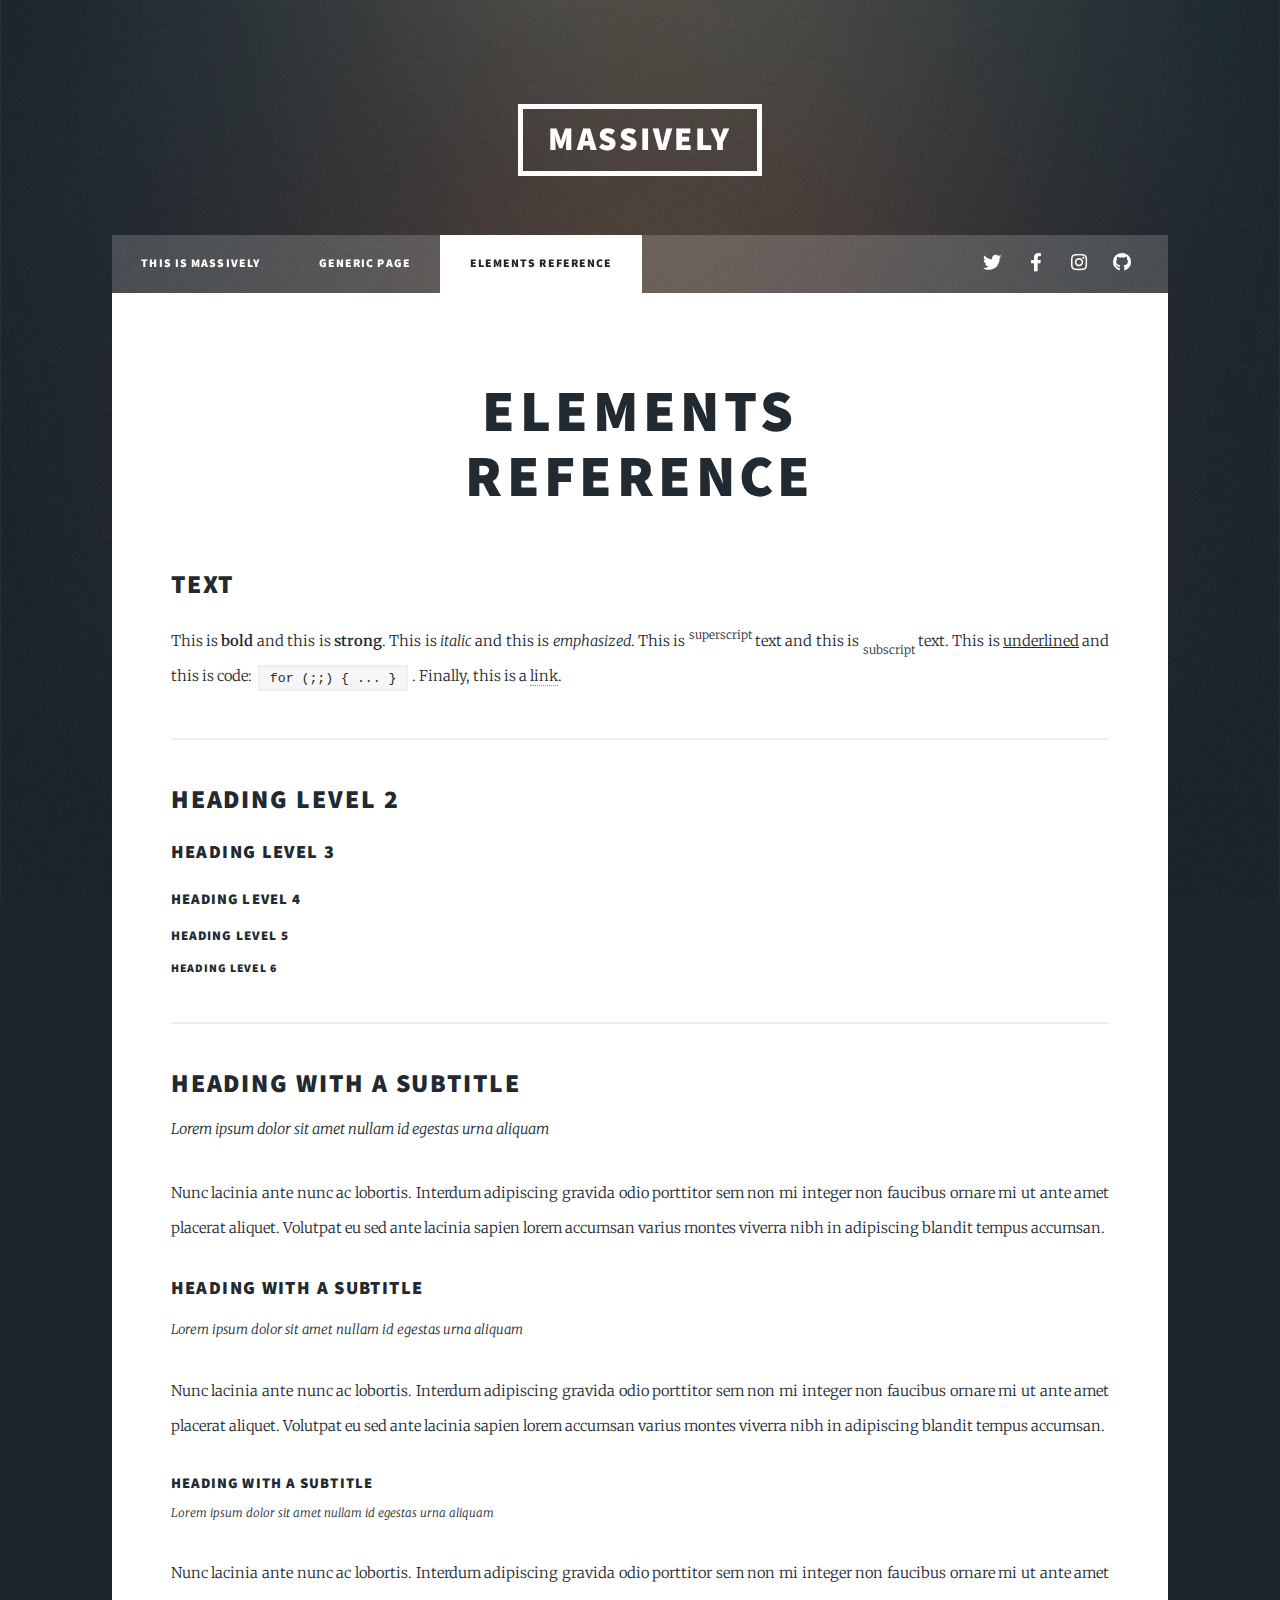
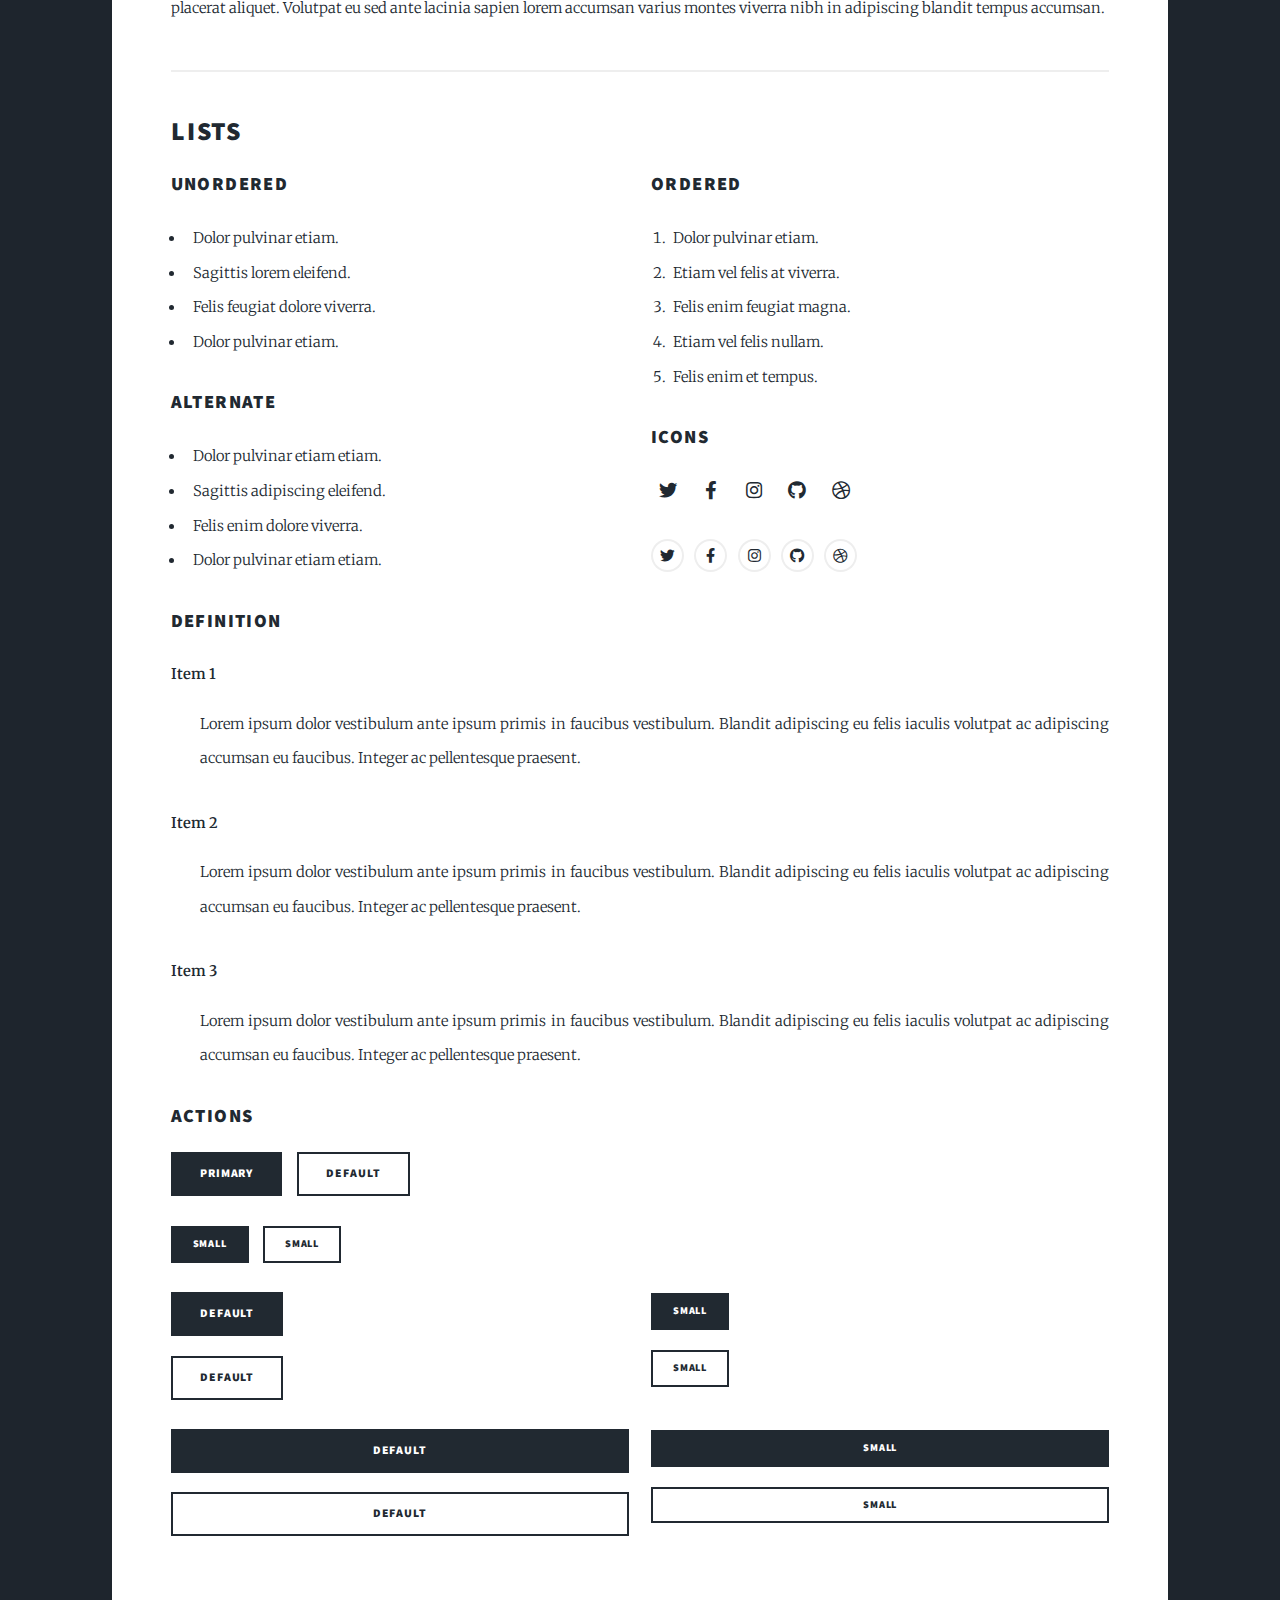
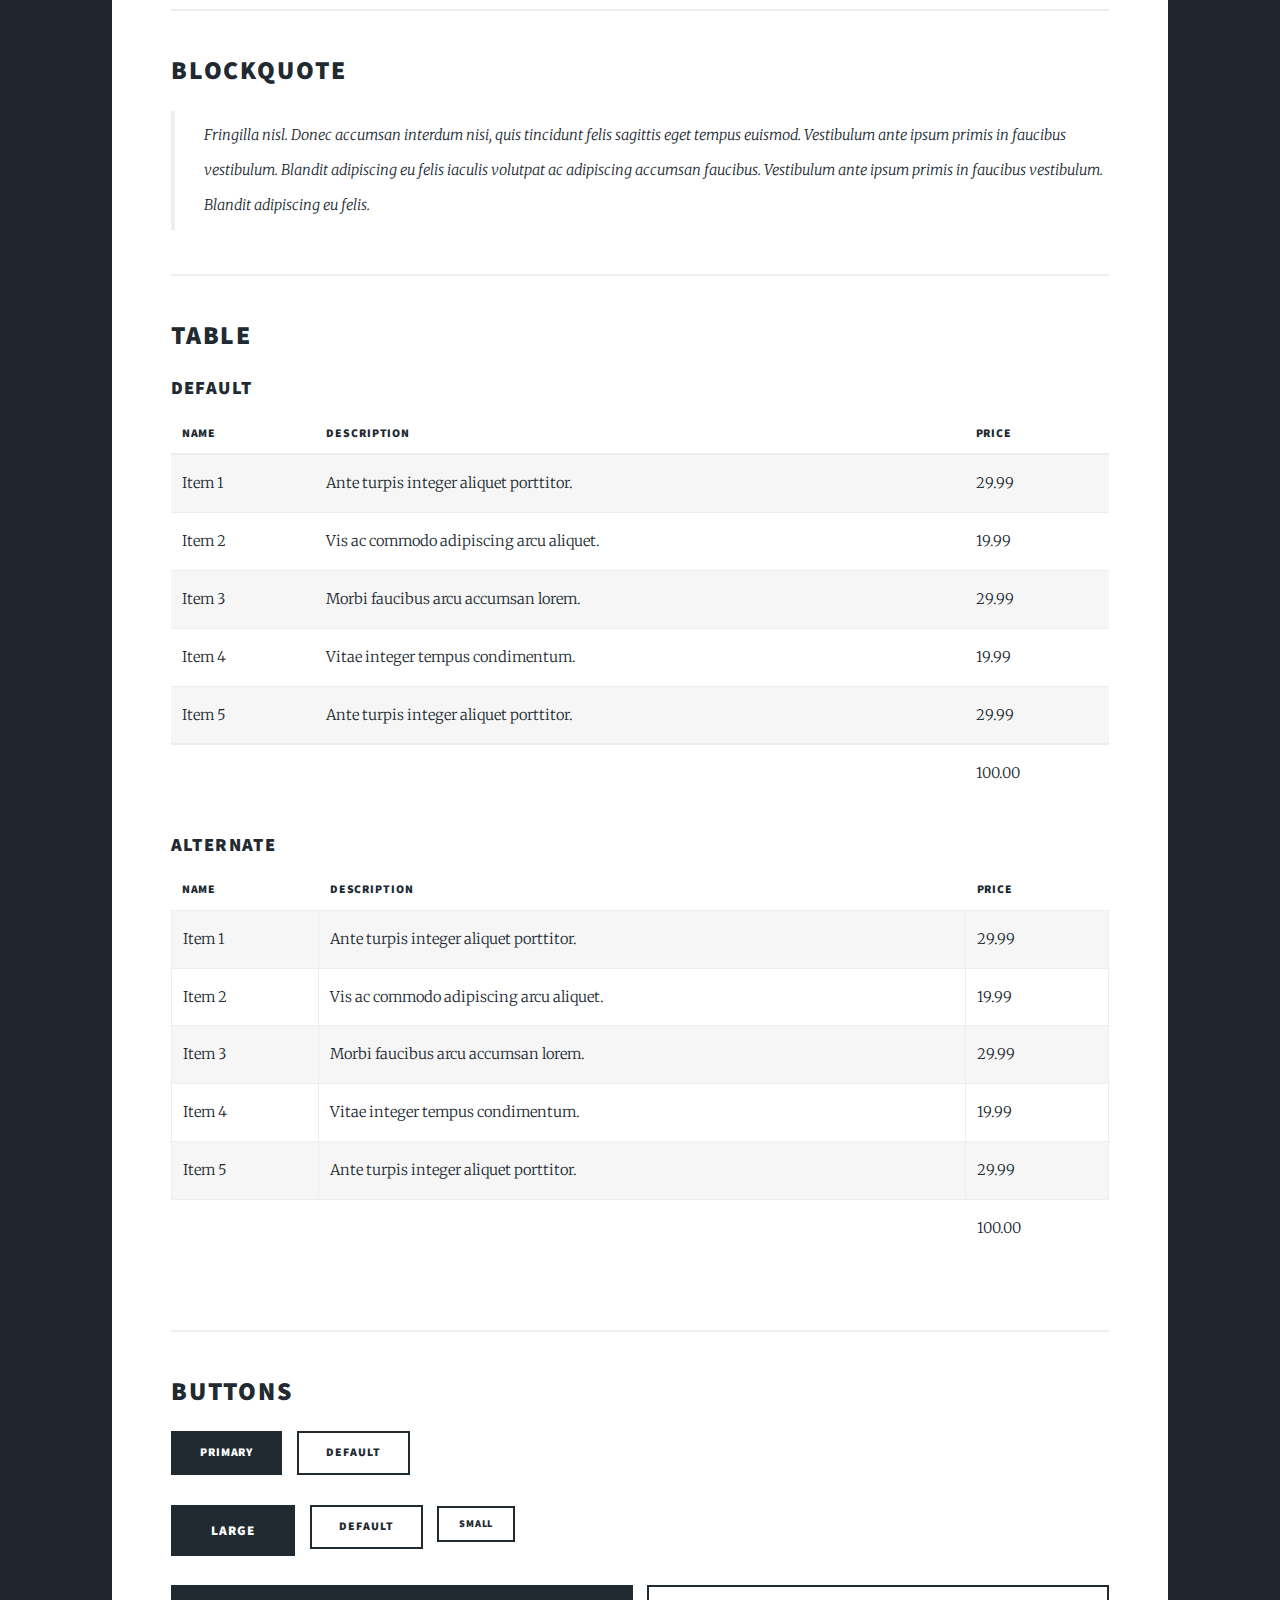
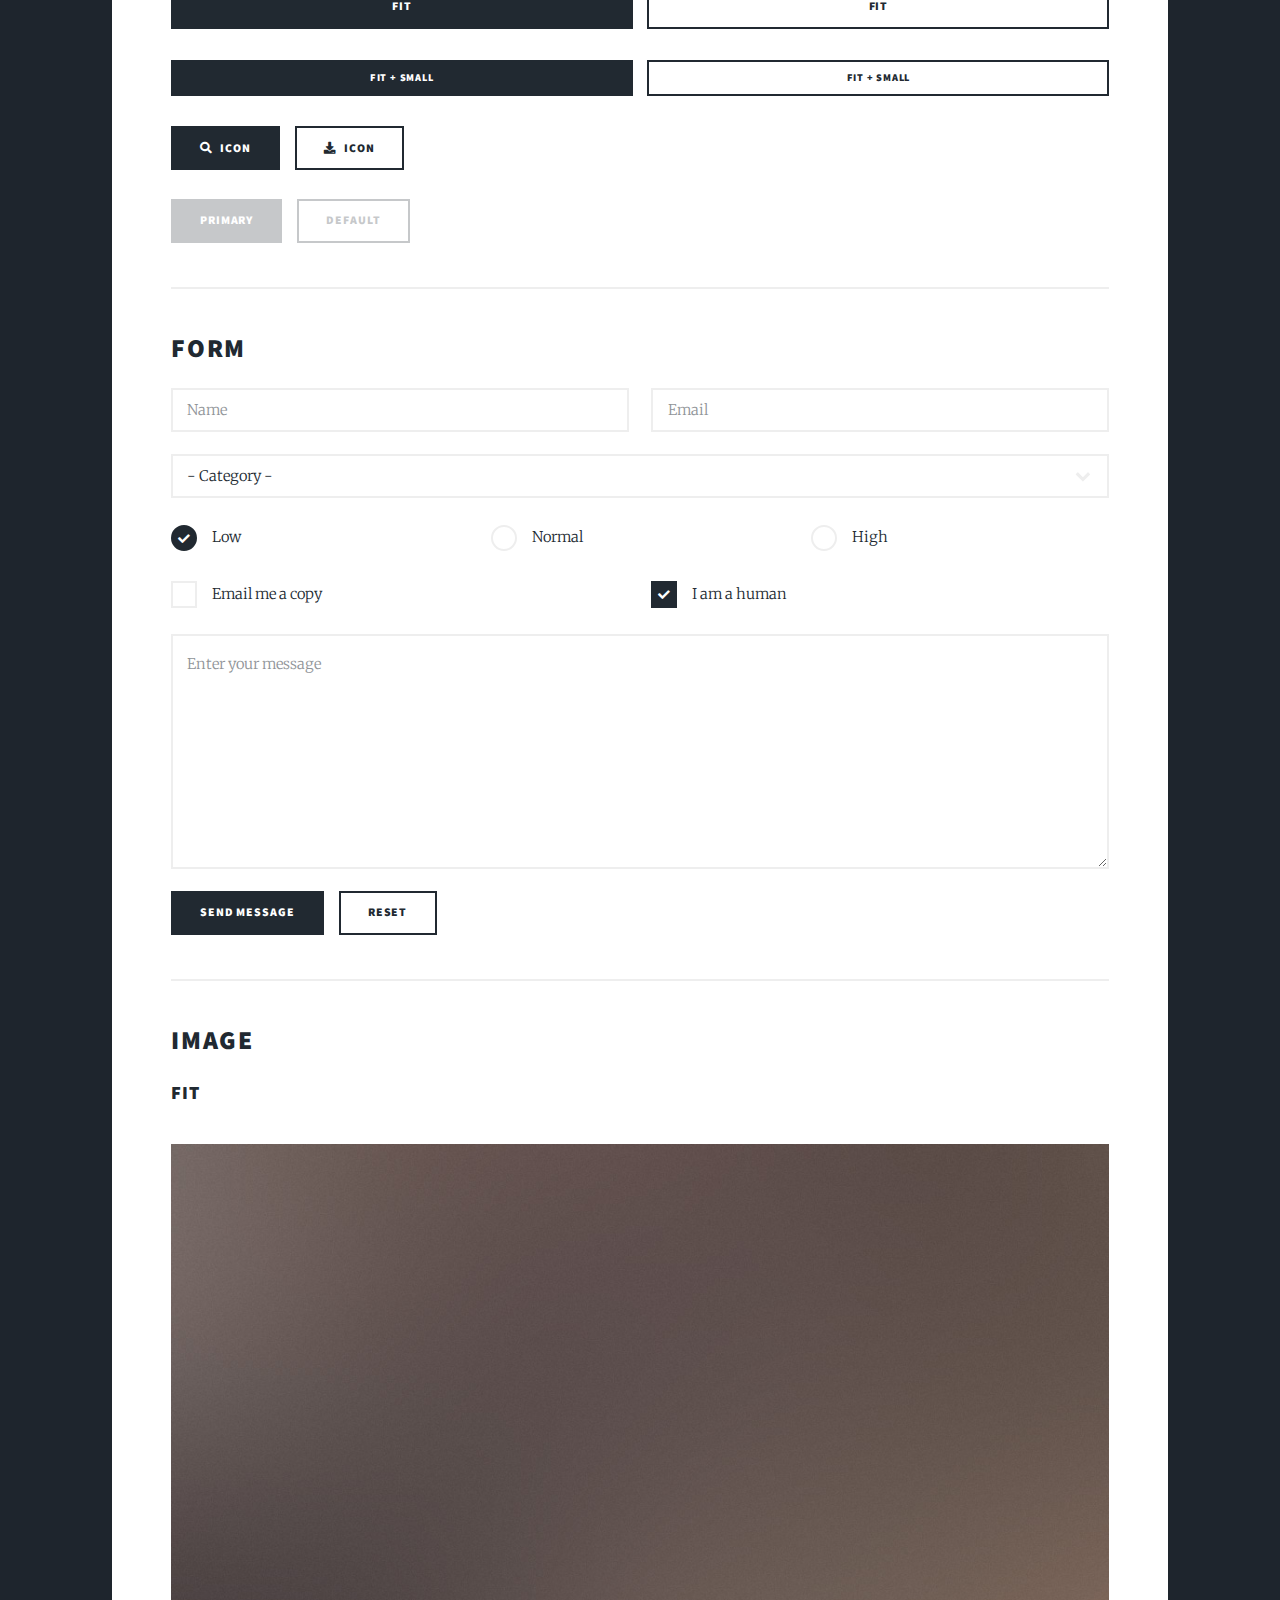
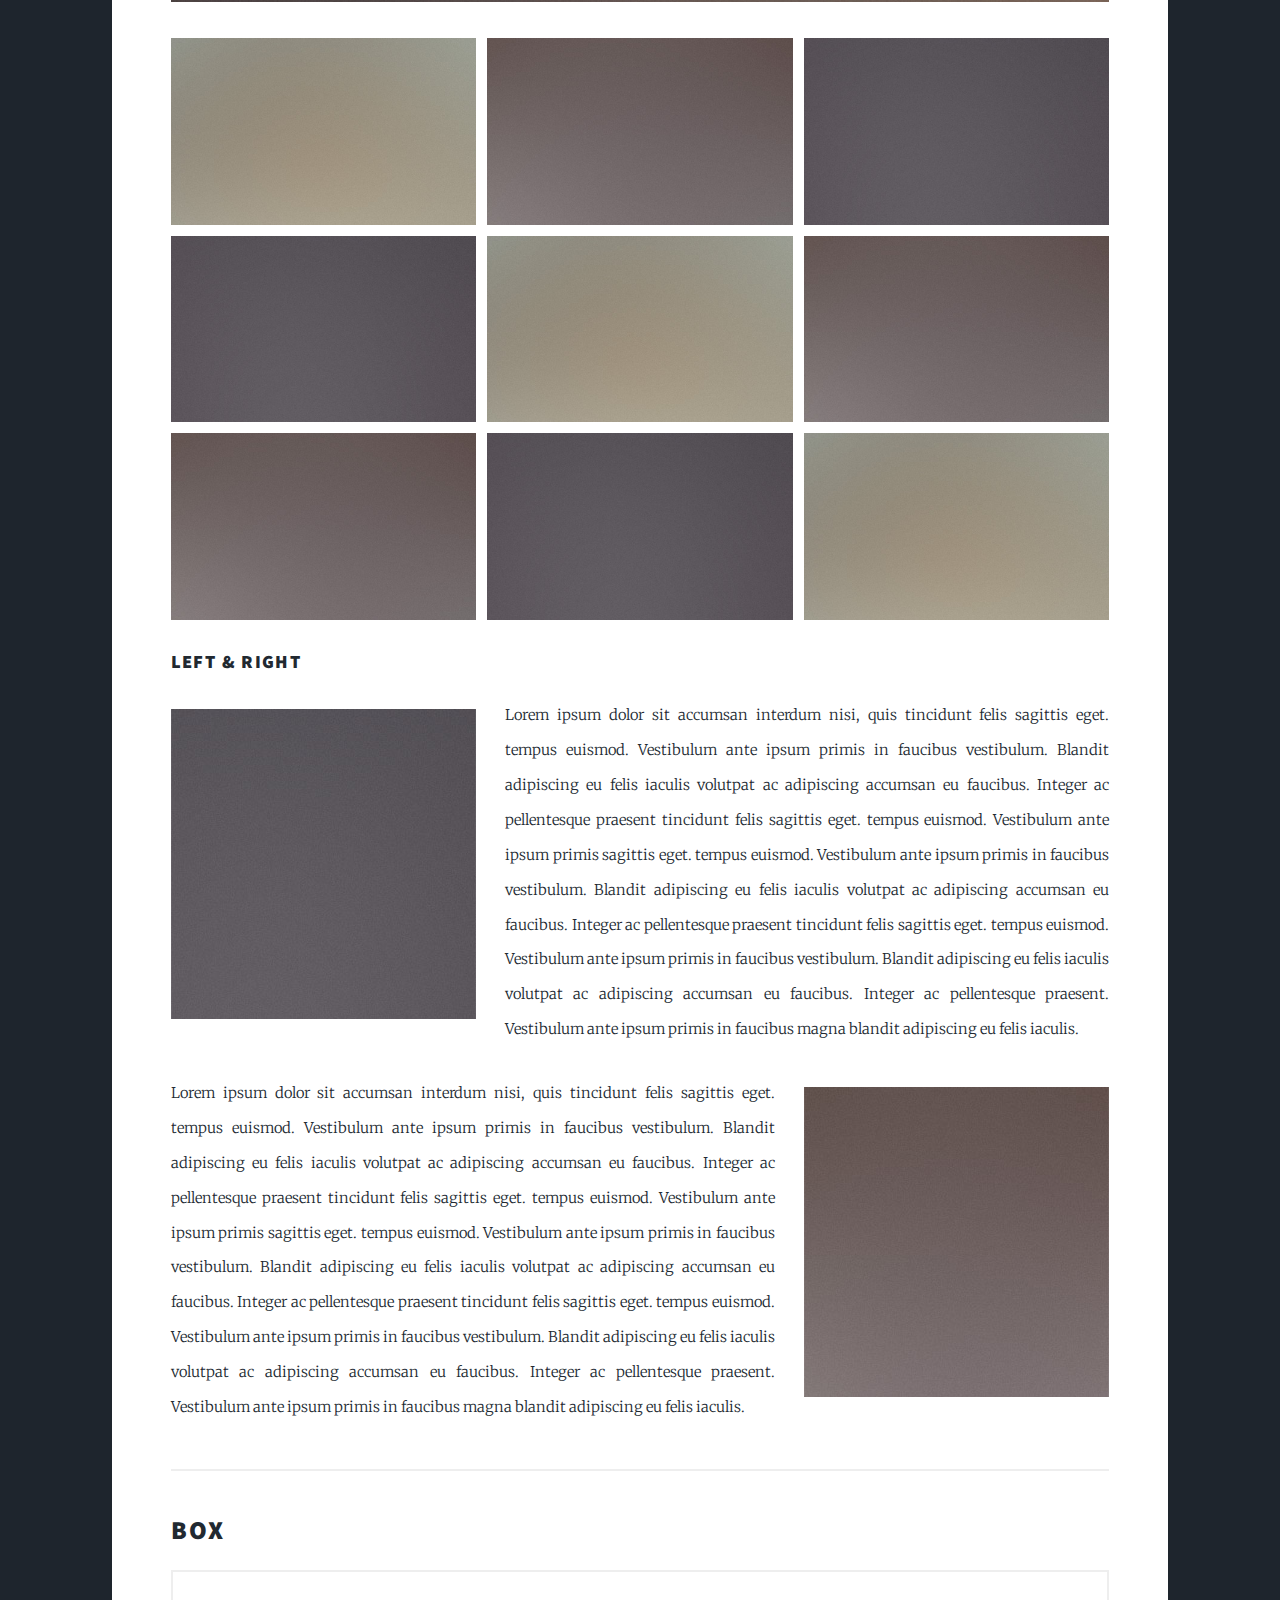
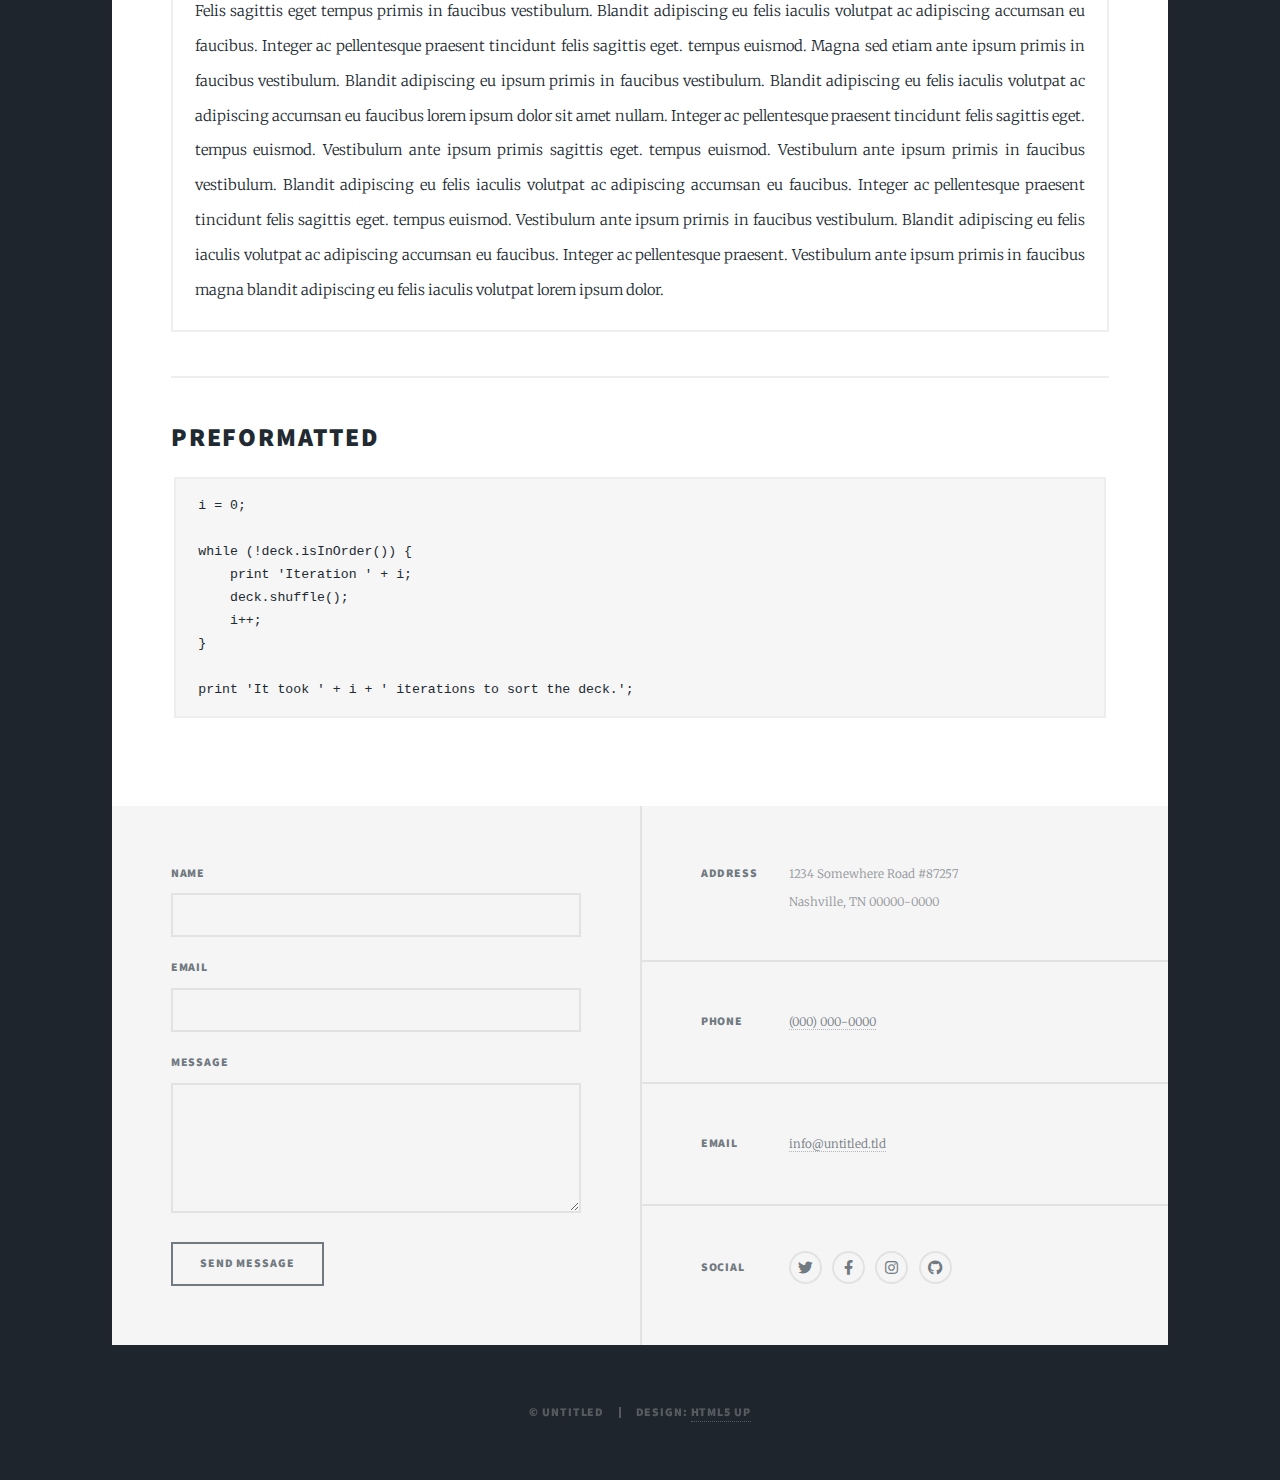
==== commit d4647256: "general updates for resume" ====
--- a/aboutMe.html
+++ b/aboutMe.html
@@ -1,4 +1,9 @@
 <!DOCTYPE HTML>
+<!--
+	Massively by HTML5 UP
+	html5up.net | @ajlkn
+	Free for personal and commercial use under the CCA 3.0 license (html5up.net/license)
+-->
 <html>
 	<head>
 		<title>About Me</title>
@@ -14,19 +19,20 @@
 
 				<!-- Header -->
 					<header id="header">
-						<a href="index.html" class="logo">Portfolio</a>
+						<a href="index.html" class="logo">Massively</a>
 					</header>
 
 				<!-- Nav -->
 					<nav id="nav">
 						<ul class="links">
-							<li><a href="index.html">Showcase</a></li>
-							<li class="active"><a href="aboutMe.html">Professional Experience</a></li>
-							<li><a href="elements.html">Elements Reference</a></li>
+							<li><a href="index.html">This is Massively</a></li>
+							<li><a href="experience.html">Generic Page</a></li>
+							<li class="active"><a href="aboutMe.html">Elements Reference</a></li>
 						</ul>
 						<ul class="icons">
+							<li><a href="#" class="icon brands fa-twitter"><span class="label">Twitter</span></a></li>
 							<li><a href="#" class="icon brands fa-facebook-f"><span class="label">Facebook</span></a></li>
-							<li><a href="#" class="icon brands fa-linkedin"><span class="label">Linkedin</span></a></li>
+							<li><a href="#" class="icon brands fa-instagram"><span class="label">Instagram</span></a></li>
 							<li><a href="#" class="icon brands fa-github"><span class="label">GitHub</span></a></li>
 						</ul>
 					</nav>
@@ -37,45 +43,444 @@
 						<!-- Post -->
 							<section class="post">
 								<header class="major">
-									<h1>My name is<br />
-									Todd Robbins</h1>
-									<p>I am a passionate developer but more importantly I find joy<br />
-									In learning new technologies that i can apply to my work and personal<br />
-									projects.</p>
+									<h1>Elements<br />
+									Reference</h1>
 								</header>
-								<div class="image main"><img src="images/pic01.jpg" alt="" /></div>
-								<p>Donec eget ex magna. Interdum et malesuada fames ac ante ipsum primis in faucibus. Pellentesque venenatis dolor imperdiet dolor mattis sagittis. Praesent rutrum sem diam, vitae egestas enim auctor sit amet. Pellentesque leo mauris, consectetur id ipsum sit amet, fergiat. Pellentesque in mi eu massa lacinia malesuada et a elit. Donec urna ex, lacinia in purus ac, pretium pulvinar mauris. Nunc lorem mauris, fringilla in aliquam at, euismod in lectus. Pellentesque habitant morbi tristique senectus et netus et malesuada fames ac turpis egestas. Curabitur sapien risus, commodo eget turpis at, elementum convallis enim turpis, lorem ipsum dolor sit amet nullam.</p>
-								<p>Lorem ipsum dolor sit amet, consectetur adipiscing elit. Duis dapibus rutrum facilisis. Class aptent taciti sociosqu ad litora torquent per conubia nostra, per inceptos himenaeos. Etiam tristique libero eu nibh porttitor fermentum. Nullam venenatis erat id vehicula viverra. Nunc ultrices eros ut ultricies condimentum. Mauris risus lacus, blandit sit amet venenatis non, bibendum vitae dolor. Nunc lorem mauris, fringilla in aliquam at, euismod in lectus. Pellentesque habitant morbi tristique senectus et netus et malesuada fames ac turpis egestas. In non lorem sit amet elit placerat maximus. Pellentesque aliquam maximus risus. Donec eget ex magna. Interdum et malesuada fames ac ante ipsum primis in faucibus. Pellentesque venenatis dolor imperdiet dolor mattis sagittis. Praesent rutrum sem diam, vitae egestas enim auctor sit amet. Pellentesque leo mauris, consectetur id ipsum.</p>
+
+								<!-- Text stuff -->
+									<h2>Text</h2>
+									<p>This is <b>bold</b> and this is <strong>strong</strong>. This is <i>italic</i> and this is <em>emphasized</em>.
+									This is <sup>superscript</sup> text and this is <sub>subscript</sub> text.
+									This is <u>underlined</u> and this is code: <code>for (;;) { ... }</code>.
+									Finally, this is a <a href="#">link</a>.</p>
+									<hr />
+									<h2>Heading Level 2</h2>
+									<h3>Heading Level 3</h3>
+									<h4>Heading Level 4</h4>
+									<h5>Heading Level 5</h5>
+									<h6>Heading Level 6</h6>
+									<hr />
+									<header>
+										<h2>Heading with a Subtitle</h2>
+										<p>Lorem ipsum dolor sit amet nullam id egestas urna aliquam</p>
+									</header>
+									<p>Nunc lacinia ante nunc ac lobortis. Interdum adipiscing gravida odio porttitor sem non mi integer non faucibus ornare mi ut ante amet placerat aliquet. Volutpat eu sed ante lacinia sapien lorem accumsan varius montes viverra nibh in adipiscing blandit tempus accumsan.</p>
+									<header>
+										<h3>Heading with a Subtitle</h3>
+										<p>Lorem ipsum dolor sit amet nullam id egestas urna aliquam</p>
+									</header>
+									<p>Nunc lacinia ante nunc ac lobortis. Interdum adipiscing gravida odio porttitor sem non mi integer non faucibus ornare mi ut ante amet placerat aliquet. Volutpat eu sed ante lacinia sapien lorem accumsan varius montes viverra nibh in adipiscing blandit tempus accumsan.</p>
+									<header>
+										<h4>Heading with a Subtitle</h4>
+										<p>Lorem ipsum dolor sit amet nullam id egestas urna aliquam</p>
+									</header>
+									<p>Nunc lacinia ante nunc ac lobortis. Interdum adipiscing gravida odio porttitor sem non mi integer non faucibus ornare mi ut ante amet placerat aliquet. Volutpat eu sed ante lacinia sapien lorem accumsan varius montes viverra nibh in adipiscing blandit tempus accumsan.</p>
+
+									<hr />
+
+								<!-- Lists -->
+									<h2>Lists</h2>
+									<div class="row">
+										<div class="col-6 col-12-small">
+
+											<h3>Unordered</h3>
+											<ul>
+												<li>Dolor pulvinar etiam.</li>
+												<li>Sagittis lorem eleifend.</li>
+												<li>Felis feugiat dolore viverra.</li>
+												<li>Dolor pulvinar etiam.</li>
+											</ul>
+
+											<h3>Alternate</h3>
+											<ul class="alt">
+												<li>Dolor pulvinar etiam etiam.</li>
+												<li>Sagittis adipiscing eleifend.</li>
+												<li>Felis enim dolore viverra.</li>
+												<li>Dolor pulvinar etiam etiam.</li>
+											</ul>
+
+										</div>
+										<div class="col-6 col-12-small">
+
+											<h3>Ordered</h3>
+											<ol>
+												<li>Dolor pulvinar etiam.</li>
+												<li>Etiam vel felis at viverra.</li>
+												<li>Felis enim feugiat magna.</li>
+												<li>Etiam vel felis nullam.</li>
+												<li>Felis enim et tempus.</li>
+											</ol>
+
+											<h3>Icons</h3>
+											<ul class="icons">
+												<li><a href="#" class="icon brands fa-twitter"><span class="label">Twitter</span></a></li>
+												<li><a href="#" class="icon brands fa-facebook-f"><span class="label">Facebook</span></a></li>
+												<li><a href="#" class="icon brands fa-instagram"><span class="label">Instagram</span></a></li>
+												<li><a href="#" class="icon brands fa-github"><span class="label">Github</span></a></li>
+												<li><a href="#" class="icon brands fa-dribbble"><span class="label">Dribbble</span></a></li>
+											</ul>
+											<ul class="icons alt">
+												<li><a href="#" class="icon brands alt fa-twitter"><span class="label">Twitter</span></a></li>
+												<li><a href="#" class="icon brands alt fa-facebook-f"><span class="label">Facebook</span></a></li>
+												<li><a href="#" class="icon brands alt fa-instagram"><span class="label">Instagram</span></a></li>
+												<li><a href="#" class="icon brands alt fa-github"><span class="label">Github</span></a></li>
+												<li><a href="#" class="icon brands alt fa-dribbble"><span class="label">Dribbble</span></a></li>
+											</ul>
+
+										</div>
+									</div>
+									<h3>Definition</h3>
+									<dl>
+										<dt>Item 1</dt>
+										<dd>
+											<p>Lorem ipsum dolor vestibulum ante ipsum primis in faucibus vestibulum. Blandit adipiscing eu felis iaculis volutpat ac adipiscing accumsan eu faucibus. Integer ac pellentesque praesent.</p>
+										</dd>
+										<dt>Item 2</dt>
+										<dd>
+											<p>Lorem ipsum dolor vestibulum ante ipsum primis in faucibus vestibulum. Blandit adipiscing eu felis iaculis volutpat ac adipiscing accumsan eu faucibus. Integer ac pellentesque praesent.</p>
+										</dd>
+										<dt>Item 3</dt>
+										<dd>
+											<p>Lorem ipsum dolor vestibulum ante ipsum primis in faucibus vestibulum. Blandit adipiscing eu felis iaculis volutpat ac adipiscing accumsan eu faucibus. Integer ac pellentesque praesent.</p>
+										</dd>
+									</dl>
+
+									<h3>Actions</h3>
+									<ul class="actions">
+										<li><a href="#" class="button primary">Primary</a></li>
+										<li><a href="#" class="button">Default</a></li>
+									</ul>
+									<ul class="actions small">
+										<li><a href="#" class="button primary small">Small</a></li>
+										<li><a href="#" class="button small">Small</a></li>
+									</ul>
+									<div class="row">
+										<div class="col-6 col-12-small">
+											<ul class="actions stacked">
+												<li><a href="#" class="button primary">Default</a></li>
+												<li><a href="#" class="button">Default</a></li>
+											</ul>
+										</div>
+										<div class="col-6 col-12-small">
+											<ul class="actions stacked">
+												<li><a href="#" class="button primary small">Small</a></li>
+												<li><a href="#" class="button small">Small</a></li>
+											</ul>
+										</div>
+									</div>
+									<div class="row">
+										<div class="col-6 col-12-small">
+											<ul class="actions stacked">
+												<li><a href="#" class="button primary fit">Default</a></li>
+												<li><a href="#" class="button fit">Default</a></li>
+											</ul>
+										</div>
+										<div class="col-6 col-12-small">
+											<ul class="actions stacked">
+												<li><a href="#" class="button primary small fit">Small</a></li>
+												<li><a href="#" class="button small fit">Small</a></li>
+											</ul>
+										</div>
+									</div>
+
+									<hr />
+
+								<!-- Blockquote -->
+									<h2>Blockquote</h2>
+									<blockquote>Fringilla nisl. Donec accumsan interdum nisi, quis tincidunt felis sagittis eget tempus euismod. Vestibulum ante ipsum primis in faucibus vestibulum. Blandit adipiscing eu felis iaculis volutpat ac adipiscing accumsan faucibus. Vestibulum ante ipsum primis in faucibus vestibulum. Blandit adipiscing eu felis.</blockquote>
+
+									<hr />
+
+								<!-- Table -->
+									<h2>Table</h2>
+
+									<h3>Default</h3>
+									<div class="table-wrapper">
+										<table>
+											<thead>
+												<tr>
+													<th>Name</th>
+													<th>Description</th>
+													<th>Price</th>
+												</tr>
+											</thead>
+											<tbody>
+												<tr>
+													<td>Item 1</td>
+													<td>Ante turpis integer aliquet porttitor.</td>
+													<td>29.99</td>
+												</tr>
+												<tr>
+													<td>Item 2</td>
+													<td>Vis ac commodo adipiscing arcu aliquet.</td>
+													<td>19.99</td>
+												</tr>
+												<tr>
+													<td>Item 3</td>
+													<td> Morbi faucibus arcu accumsan lorem.</td>
+													<td>29.99</td>
+												</tr>
+												<tr>
+													<td>Item 4</td>
+													<td>Vitae integer tempus condimentum.</td>
+													<td>19.99</td>
+												</tr>
+												<tr>
+													<td>Item 5</td>
+													<td>Ante turpis integer aliquet porttitor.</td>
+													<td>29.99</td>
+												</tr>
+											</tbody>
+											<tfoot>
+												<tr>
+													<td colspan="2"></td>
+													<td>100.00</td>
+												</tr>
+											</tfoot>
+										</table>
+									</div>
+
+									<h3>Alternate</h3>
+									<div class="table-wrapper">
+										<table class="alt">
+											<thead>
+												<tr>
+													<th>Name</th>
+													<th>Description</th>
+													<th>Price</th>
+												</tr>
+											</thead>
+											<tbody>
+												<tr>
+													<td>Item 1</td>
+													<td>Ante turpis integer aliquet porttitor.</td>
+													<td>29.99</td>
+												</tr>
+												<tr>
+													<td>Item 2</td>
+													<td>Vis ac commodo adipiscing arcu aliquet.</td>
+													<td>19.99</td>
+												</tr>
+												<tr>
+													<td>Item 3</td>
+													<td> Morbi faucibus arcu accumsan lorem.</td>
+													<td>29.99</td>
+												</tr>
+												<tr>
+													<td>Item 4</td>
+													<td>Vitae integer tempus condimentum.</td>
+													<td>19.99</td>
+												</tr>
+												<tr>
+													<td>Item 5</td>
+													<td>Ante turpis integer aliquet porttitor.</td>
+													<td>29.99</td>
+												</tr>
+											</tbody>
+											<tfoot>
+												<tr>
+													<td colspan="2"></td>
+													<td>100.00</td>
+												</tr>
+											</tfoot>
+										</table>
+									</div>
+
+									<hr />
+
+								<!-- Buttons -->
+									<h2>Buttons</h2>
+									<ul class="actions">
+										<li><a href="#" class="button primary">Primary</a></li>
+										<li><a href="#" class="button">Default</a></li>
+									</ul>
+									<ul class="actions">
+										<li><a href="#" class="button primary large">Large</a></li>
+										<li><a href="#" class="button">Default</a></li>
+										<li><a href="#" class="button small">Small</a></li>
+									</ul>
+									<ul class="actions fit">
+										<li><a href="#" class="button primary fit">Fit</a></li>
+										<li><a href="#" class="button fit">Fit</a></li>
+									</ul>
+									<ul class="actions fit small">
+										<li><a href="#" class="button primary fit small">Fit + Small</a></li>
+										<li><a href="#" class="button fit small">Fit + Small</a></li>
+									</ul>
+									<ul class="actions">
+										<li><a href="#" class="button primary icon solid fa-search">Icon</a></li>
+										<li><a href="#" class="button icon solid fa-download">Icon</a></li>
+									</ul>
+									<ul class="actions">
+										<li><span class="button primary disabled">Primary</span></li>
+										<li><span class="button disabled">Default</span></li>
+									</ul>
+
+									<hr />
+
+								<!-- Form -->
+									<h2>Form</h2>
+
+									<form method="post" action="#">
+										<div class="row gtr-uniform">
+											<div class="col-6 col-12-xsmall">
+												<input type="text" name="demo-name" id="demo-name" value="" placeholder="Name" />
+											</div>
+											<div class="col-6 col-12-xsmall">
+												<input type="email" name="demo-email" id="demo-email" value="" placeholder="Email" />
+											</div>
+											<!-- Break -->
+											<div class="col-12">
+												<select name="demo-category" id="demo-category">
+													<option value="">- Category -</option>
+													<option value="1">Manufacturing</option>
+													<option value="1">Shipping</option>
+													<option value="1">Administration</option>
+													<option value="1">Human Resources</option>
+												</select>
+											</div>
+											<!-- Break -->
+											<div class="col-4 col-12-small">
+												<input type="radio" id="demo-priority-low" name="demo-priority" checked>
+												<label for="demo-priority-low">Low</label>
+											</div>
+											<div class="col-4 col-12-small">
+												<input type="radio" id="demo-priority-normal" name="demo-priority">
+												<label for="demo-priority-normal">Normal</label>
+											</div>
+											<div class="col-4 col-12-small">
+												<input type="radio" id="demo-priority-high" name="demo-priority">
+												<label for="demo-priority-high">High</label>
+											</div>
+											<!-- Break -->
+											<div class="col-6 col-12-small">
+												<input type="checkbox" id="demo-copy" name="demo-copy">
+												<label for="demo-copy">Email me a copy</label>
+											</div>
+											<div class="col-6 col-12-small">
+												<input type="checkbox" id="demo-human" name="demo-human" checked>
+												<label for="demo-human">I am a human</label>
+											</div>
+											<!-- Break -->
+											<div class="col-12">
+												<textarea name="demo-message" id="demo-message" placeholder="Enter your message" rows="6"></textarea>
+											</div>
+											<!-- Break -->
+											<div class="col-12">
+												<ul class="actions">
+													<li><input type="submit" value="Send Message" class="primary" /></li>
+													<li><input type="reset" value="Reset" /></li>
+												</ul>
+											</div>
+										</div>
+									</form>
+
+									<hr />
+
+								<!-- Image -->
+									<h2>Image</h2>
+
+									<h3>Fit</h3>
+									<span class="image fit"><img src="images/pic01.jpg" alt="" /></span>
+									<div class="box alt">
+										<div class="row gtr-50 gtr-uniform">
+											<div class="col-4"><span class="image fit"><img src="images/pic02.jpg" alt="" /></span></div>
+											<div class="col-4"><span class="image fit"><img src="images/pic03.jpg" alt="" /></span></div>
+											<div class="col-4"><span class="image fit"><img src="images/pic04.jpg" alt="" /></span></div>
+											<!-- Break -->
+											<div class="col-4"><span class="image fit"><img src="images/pic04.jpg" alt="" /></span></div>
+											<div class="col-4"><span class="image fit"><img src="images/pic02.jpg" alt="" /></span></div>
+											<div class="col-4"><span class="image fit"><img src="images/pic03.jpg" alt="" /></span></div>
+											<!-- Break -->
+											<div class="col-4"><span class="image fit"><img src="images/pic03.jpg" alt="" /></span></div>
+											<div class="col-4"><span class="image fit"><img src="images/pic04.jpg" alt="" /></span></div>
+											<div class="col-4"><span class="image fit"><img src="images/pic02.jpg" alt="" /></span></div>
+										</div>
+									</div>
+
+									<h3>Left &amp; Right</h3>
+									<p><span class="image left"><img src="images/pic08.jpg" alt="" /></span>Lorem ipsum dolor sit accumsan interdum nisi, quis tincidunt felis sagittis eget. tempus euismod. Vestibulum ante ipsum primis in faucibus vestibulum. Blandit adipiscing eu felis iaculis volutpat ac adipiscing accumsan eu faucibus. Integer ac pellentesque praesent tincidunt felis sagittis eget. tempus euismod. Vestibulum ante ipsum primis sagittis eget. tempus euismod. Vestibulum ante ipsum primis in faucibus vestibulum. Blandit adipiscing eu felis iaculis volutpat ac adipiscing accumsan eu faucibus. Integer ac pellentesque praesent tincidunt felis sagittis eget. tempus euismod. Vestibulum ante ipsum primis in faucibus vestibulum. Blandit adipiscing eu felis iaculis volutpat ac adipiscing accumsan eu faucibus. Integer ac pellentesque praesent. Vestibulum ante ipsum primis in faucibus magna blandit adipiscing eu felis iaculis.</p>
+									<p><span class="image right"><img src="images/pic09.jpg" alt="" /></span>Lorem ipsum dolor sit accumsan interdum nisi, quis tincidunt felis sagittis eget. tempus euismod. Vestibulum ante ipsum primis in faucibus vestibulum. Blandit adipiscing eu felis iaculis volutpat ac adipiscing accumsan eu faucibus. Integer ac pellentesque praesent tincidunt felis sagittis eget. tempus euismod. Vestibulum ante ipsum primis sagittis eget. tempus euismod. Vestibulum ante ipsum primis in faucibus vestibulum. Blandit adipiscing eu felis iaculis volutpat ac adipiscing accumsan eu faucibus. Integer ac pellentesque praesent tincidunt felis sagittis eget. tempus euismod. Vestibulum ante ipsum primis in faucibus vestibulum. Blandit adipiscing eu felis iaculis volutpat ac adipiscing accumsan eu faucibus. Integer ac pellentesque praesent. Vestibulum ante ipsum primis in faucibus magna blandit adipiscing eu felis iaculis.</p>
+
+									<hr />
+
+								<!-- Box -->
+									<h2>Box</h2>
+									<div class="box">
+										<p>Felis sagittis eget tempus primis in faucibus vestibulum. Blandit adipiscing eu felis iaculis volutpat ac adipiscing accumsan eu faucibus. Integer ac pellentesque praesent tincidunt felis sagittis eget. tempus euismod. Magna sed etiam ante ipsum primis in faucibus vestibulum. Blandit adipiscing eu ipsum primis in faucibus vestibulum. Blandit adipiscing eu felis iaculis volutpat ac adipiscing accumsan eu faucibus lorem ipsum dolor sit amet nullam. Integer ac pellentesque praesent tincidunt felis sagittis eget. tempus euismod. Vestibulum ante ipsum primis sagittis eget. tempus euismod. Vestibulum ante ipsum primis in faucibus vestibulum. Blandit adipiscing eu felis iaculis volutpat ac adipiscing accumsan eu faucibus. Integer ac pellentesque praesent tincidunt felis sagittis eget. tempus euismod. Vestibulum ante ipsum primis in faucibus vestibulum. Blandit adipiscing eu felis iaculis volutpat ac adipiscing accumsan eu faucibus. Integer ac pellentesque praesent. Vestibulum ante ipsum primis in faucibus magna blandit adipiscing eu felis iaculis volutpat lorem ipsum dolor.</p>
+									</div>
+
+									<hr />
+
+								<!-- Preformatted Code -->
+									<h2>Preformatted</h2>
+									<pre><code>i = 0;
+
+while (!deck.isInOrder()) {
+    print 'Iteration ' + i;
+    deck.shuffle();
+    i++;
+}
+
+print 'It took ' + i + ' iterations to sort the deck.';
+</code></pre>
+
 							</section>
 
 					</div>
 
 				<!-- Footer -->
 					<footer id="footer">
+						<section>
+							<form method="post" action="#">
+								<div class="fields">
+									<div class="field">
+										<label for="name">Name</label>
+										<input type="text" name="name" id="name" />
+									</div>
+									<div class="field">
+										<label for="email">Email</label>
+										<input type="text" name="email" id="email" />
+									</div>
+									<div class="field">
+										<label for="message">Message</label>
+										<textarea name="message" id="message" rows="3"></textarea>
+									</div>
+								</div>
+								<ul class="actions">
+									<li><input type="submit" value="Send Message" /></li>
+								</ul>
+							</form>
+						</section>
 						<section class="split contact">
 							<section class="alt">
 								<h3>Address</h3>
-								<p>36232 28th Ave. S.<br />
-								Federal Way, WA 98003</p>
+								<p>1234 Somewhere Road #87257<br />
+								Nashville, TN 00000-0000</p>
+							</section>
+							<section>
+								<h3>Phone</h3>
+								<p><a href="#">(000) 000-0000</a></p>
 							</section>
 							<section>
 								<h3>Email</h3>
-								<p><a href="#">toddrobb11@gmail.com</a></p>
+								<p><a href="#">info@untitled.tld</a></p>
 							</section>
 							<section>
 								<h3>Social</h3>
 								<ul class="icons alt">
+									<li><a href="#" class="icon brands alt fa-twitter"><span class="label">Twitter</span></a></li>
 									<li><a href="#" class="icon brands alt fa-facebook-f"><span class="label">Facebook</span></a></li>
-									<li><a href="#" class="icon brands alt fa-linkedin"><span class="label">Linkedin</span></a></li>
+									<li><a href="#" class="icon brands alt fa-instagram"><span class="label">Instagram</span></a></li>
 									<li><a href="#" class="icon brands alt fa-github"><span class="label">GitHub</span></a></li>
 								</ul>
 							</section>
 						</section>
 					</footer>
 
-				<!--blank space --> 
-					<div id="blankSpace">
-						<ul></ul>
+				<!-- Copyright -->
+					<div id="copyright">
+						<ul><li>&copy; Untitled</li><li>Design: <a href="https://html5up.net">HTML5 UP</a></li></ul>
 					</div>
 
 			</div>
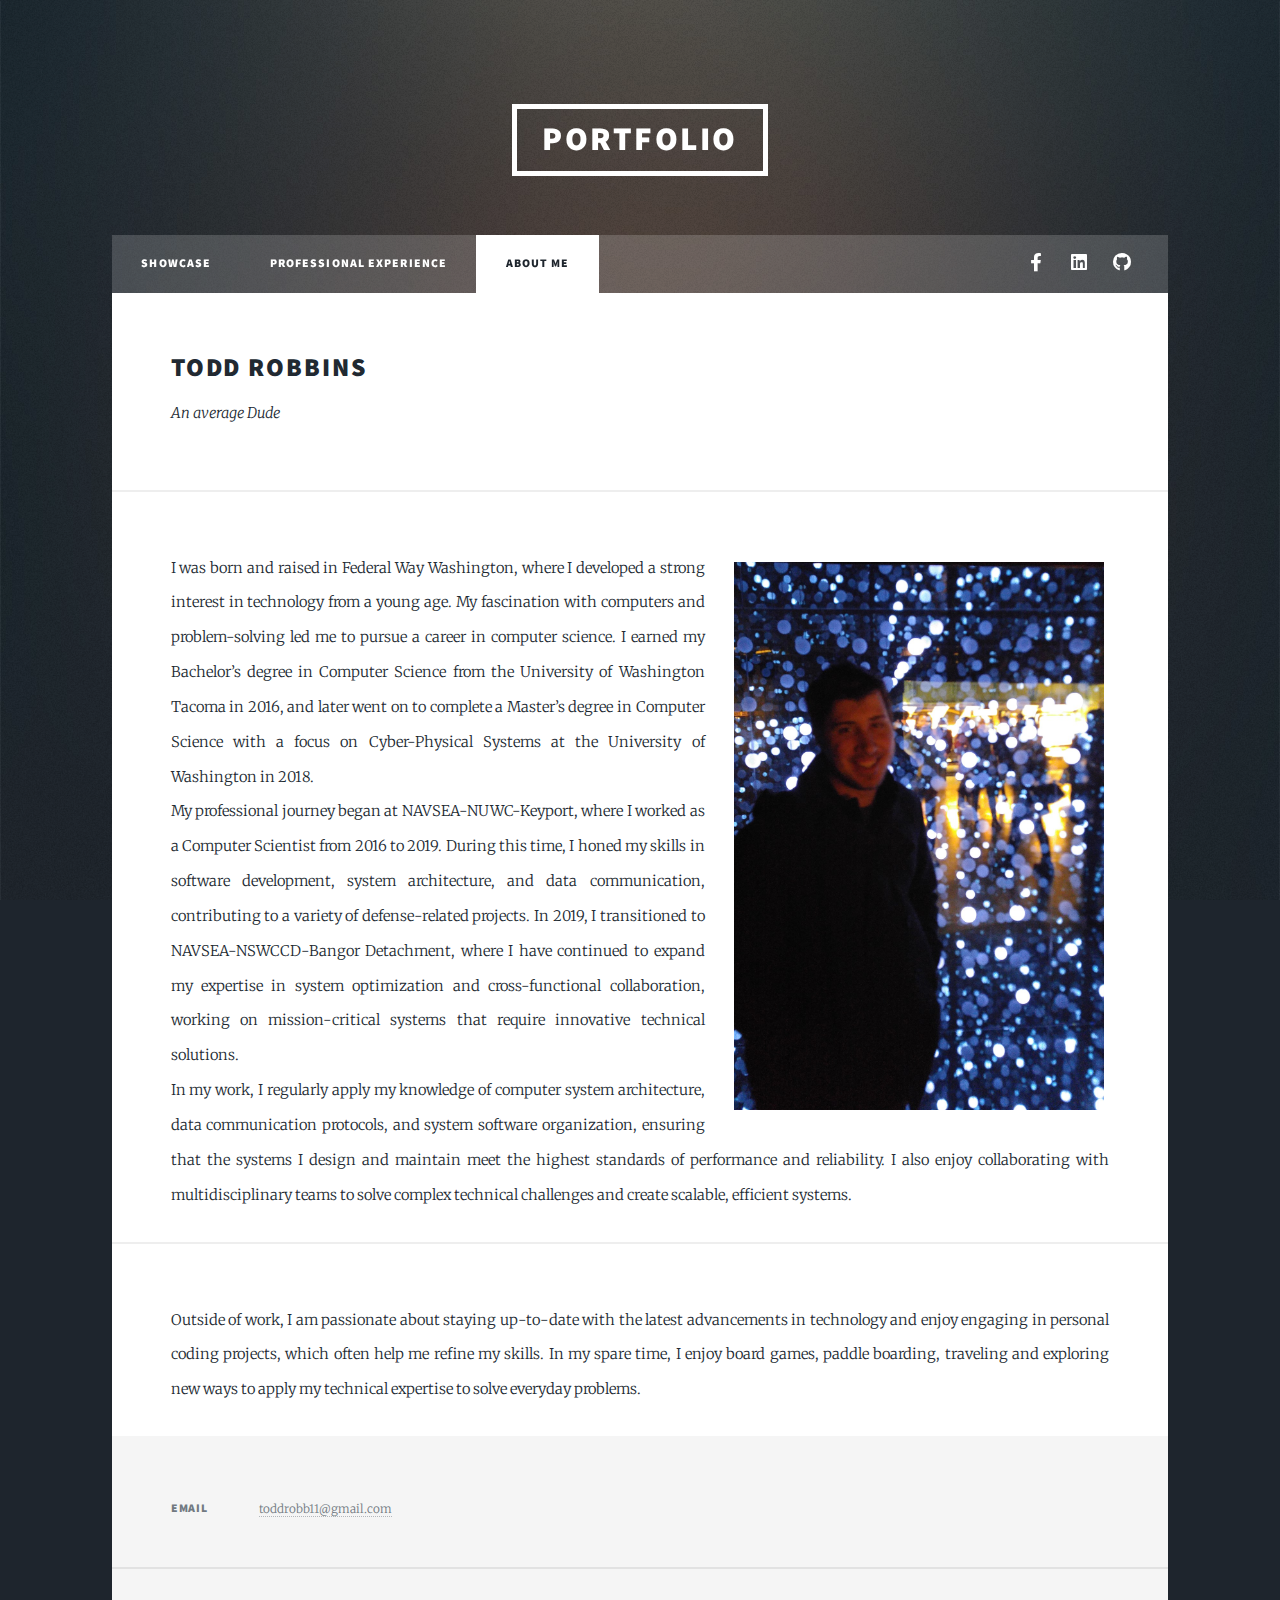
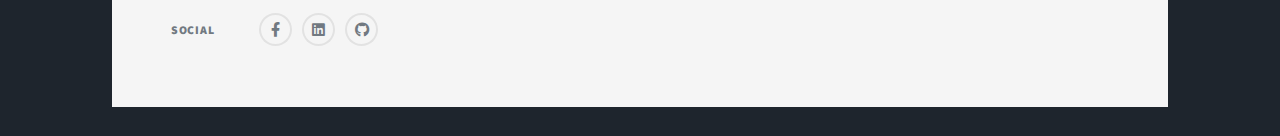
==== commit bf1242b6: "Update To website" ====
--- a/aboutMe.html
+++ b/aboutMe.html
@@ -5,494 +5,114 @@
 	Free for personal and commercial use under the CCA 3.0 license (html5up.net/license)
 -->
 <html>
-	<head>
-		<title>About Me</title>
-		<meta charset="utf-8" />
-		<meta name="viewport" content="width=device-width, initial-scale=1, user-scalable=no" />
-		<link rel="stylesheet" href="assets/css/main.css" />
-		<noscript><link rel="stylesheet" href="assets/css/noscript.css" /></noscript>
-	</head>
-	<body class="is-preload">
+<head>
+<title>About Me</title>
+<meta charset="utf-8" />
+<meta name="viewport"
+	content="width=device-width, initial-scale=1, user-scalable=no" />
+<link rel="stylesheet" href="assets/css/main.css" />
+<noscript>
+	<link rel="stylesheet" href="assets/css/noscript.css" />
+</noscript>
+</head>
+<link rel="icon" type="image/x-icon" href="images/icon.ico">
+<body class="is-preload">
 
-		<!-- Wrapper -->
-			<div id="wrapper">
+	<!-- Wrapper -->
+	<div id="wrapper">
 
-				<!-- Header -->
-					<header id="header">
-						<a href="index.html" class="logo">Massively</a>
-					</header>
+		<!-- Header -->
+		<header id="header">
+			<a href="index.html" class="logo">Portfolio</a>
+		</header>
 
-				<!-- Nav -->
-					<nav id="nav">
-						<ul class="links">
-							<li><a href="index.html">This is Massively</a></li>
-							<li><a href="experience.html">Generic Page</a></li>
-							<li class="active"><a href="aboutMe.html">Elements Reference</a></li>
-						</ul>
-						<ul class="icons">
-							<li><a href="#" class="icon brands fa-twitter"><span class="label">Twitter</span></a></li>
-							<li><a href="#" class="icon brands fa-facebook-f"><span class="label">Facebook</span></a></li>
-							<li><a href="#" class="icon brands fa-instagram"><span class="label">Instagram</span></a></li>
-							<li><a href="#" class="icon brands fa-github"><span class="label">GitHub</span></a></li>
-						</ul>
-					</nav>
+		<!-- Nav -->
+		<nav id="nav">
+			<ul class="links">
+				<li><a href="index.html">Showcase</a></li>
+				<li><a href="experience.html">Professional Experience</a></li>
+				<li class="active"><a href="aboutMe.html">About Me</a></li>
+			</ul>
+			<ul class="icons">
+				<li><a href="https://www.facebook.com/todd.robbins.7524/"
+					class="icon brands fa-facebook-f"><span class="label">Facebook</span></a></li>
+				<li><a
+					href="https://www.linkedin.com/in/todd-robbins-2a9650a6/"
+					class="icon brands fa-linkedin"><span class="label">Linkedin</span></a></li>
+				<li><a href="https://github.com/toddAwesome"
+					class="icon brands fa-github"><span class="label">GitHub</span></a></li>
+			</ul>
+		</nav>
 
-				<!-- Main -->
-					<div id="main">
+		<!-- Main -->
+		<div id="main">
+				<header>
+					<h2>Todd Robbins</h2>
+					<p>An average Dude</p>
+				</header>
+				<p><span class="image right"><img src="images/BioPic.png" alt="" /></span>
+				I was born and raised in Federal Way Washington, where I developed a strong interest in technology from a young age. 
+				My fascination with computers and problem-solving led me to pursue a career in computer science. 
+				I earned my Bachelor’s degree in Computer Science from the University of Washington Tacoma in 2016, 
+				and later went on to complete a Master’s degree in Computer Science with a focus on Cyber-Physical Systems at the 
+				University of Washington in 2018. <br/>
+				My professional journey began at NAVSEA-NUWC-Keyport, where I worked as a Computer Scientist from 2016 to 2019. 
+				During this time, I honed my skills in software development, system architecture, and data communication, 
+				contributing to a variety of defense-related projects. In 2019, I transitioned to NAVSEA-NSWCCD-Bangor Detachment, 
+				where I have continued to expand my expertise in system optimization and cross-functional collaboration, 
+				working on mission-critical systems that require innovative technical solutions.<br/>
+				In my work, I regularly apply my knowledge of computer system architecture, data communication protocols, 
+				and system software organization, ensuring that the systems I design and maintain meet the highest standards 
+				of performance and reliability. I also enjoy collaborating with multidisciplinary teams to solve complex technical 
+				challenges and create scalable, efficient systems.</p>
+				<p><span></span>
+				Outside of work, I am passionate about staying up-to-date with the latest advancements in technology and enjoy engaging 
+				in personal coding projects, which often help me refine my skills. In my spare time, I enjoy board games, paddle boarding, 
+				traveling and exploring new ways to apply my technical expertise to solve everyday problems.</p>
 
-						<!-- Post -->
-							<section class="post">
-								<header class="major">
-									<h1>Elements<br />
-									Reference</h1>
-								</header>
+		</div>
 
-								<!-- Text stuff -->
-									<h2>Text</h2>
-									<p>This is <b>bold</b> and this is <strong>strong</strong>. This is <i>italic</i> and this is <em>emphasized</em>.
-									This is <sup>superscript</sup> text and this is <sub>subscript</sub> text.
-									This is <u>underlined</u> and this is code: <code>for (;;) { ... }</code>.
-									Finally, this is a <a href="#">link</a>.</p>
-									<hr />
-									<h2>Heading Level 2</h2>
-									<h3>Heading Level 3</h3>
-									<h4>Heading Level 4</h4>
-									<h5>Heading Level 5</h5>
-									<h6>Heading Level 6</h6>
-									<hr />
-									<header>
-										<h2>Heading with a Subtitle</h2>
-										<p>Lorem ipsum dolor sit amet nullam id egestas urna aliquam</p>
-									</header>
-									<p>Nunc lacinia ante nunc ac lobortis. Interdum adipiscing gravida odio porttitor sem non mi integer non faucibus ornare mi ut ante amet placerat aliquet. Volutpat eu sed ante lacinia sapien lorem accumsan varius montes viverra nibh in adipiscing blandit tempus accumsan.</p>
-									<header>
-										<h3>Heading with a Subtitle</h3>
-										<p>Lorem ipsum dolor sit amet nullam id egestas urna aliquam</p>
-									</header>
-									<p>Nunc lacinia ante nunc ac lobortis. Interdum adipiscing gravida odio porttitor sem non mi integer non faucibus ornare mi ut ante amet placerat aliquet. Volutpat eu sed ante lacinia sapien lorem accumsan varius montes viverra nibh in adipiscing blandit tempus accumsan.</p>
-									<header>
-										<h4>Heading with a Subtitle</h4>
-										<p>Lorem ipsum dolor sit amet nullam id egestas urna aliquam</p>
-									</header>
-									<p>Nunc lacinia ante nunc ac lobortis. Interdum adipiscing gravida odio porttitor sem non mi integer non faucibus ornare mi ut ante amet placerat aliquet. Volutpat eu sed ante lacinia sapien lorem accumsan varius montes viverra nibh in adipiscing blandit tempus accumsan.</p>
+		<!-- Footer -->
+		<footer id="footer">
+			<section class="split contact">
+				<section>
+					<h3>Email</h3>
+					<p>
+						<a href="mailto: toddrobb11@gmail.com">toddrobb11@gmail.com</a>
+					</p>
+				</section>
+				<section>
+					<h3>Social</h3>
+					<ul class="icons alt">
+						<li><a href="https://www.facebook.com/todd.robbins.7524/"
+							class="icon brands fa-facebook-f"><span class="label">Facebook</span></a></li>
+						<li><a
+							href="https://www.linkedin.com/in/todd-robbins-2a9650a6/"
+							class="icon brands fa-linkedin"><span class="label">Linkedin</span></a></li>
+						<li><a href="https://github.com/toddAwesome"
+							class="icon brands fa-github"><span class="label">GitHub</span></a></li>
+					</ul>
+				</section>
+			</section>
+		</footer>
 
-									<hr />
+		<!--blank space -->
+		<div id="blankSpace">
+			<ul></ul>
+		</div>
 
-								<!-- Lists -->
-									<h2>Lists</h2>
-									<div class="row">
-										<div class="col-6 col-12-small">
+	</div>
 
-											<h3>Unordered</h3>
-											<ul>
-												<li>Dolor pulvinar etiam.</li>
-												<li>Sagittis lorem eleifend.</li>
-												<li>Felis feugiat dolore viverra.</li>
-												<li>Dolor pulvinar etiam.</li>
-											</ul>
+	<!-- Scripts -->
 
-											<h3>Alternate</h3>
-											<ul class="alt">
-												<li>Dolor pulvinar etiam etiam.</li>
-												<li>Sagittis adipiscing eleifend.</li>
-												<li>Felis enim dolore viverra.</li>
-												<li>Dolor pulvinar etiam etiam.</li>
-											</ul>
+	<!-- Scripts -->
+	<script src="assets/js/jquery.min.js"></script>
+	<script src="assets/js/jquery.scrollex.min.js"></script>
+	<script src="assets/js/jquery.scrolly.min.js"></script>
+	<script src="assets/js/browser.min.js"></script>
+	<script src="assets/js/breakpoints.min.js"></script>
+	<script src="assets/js/util.js"></script>
+	<script src="assets/js/main.js"></script>
 
-										</div>
-										<div class="col-6 col-12-small">
-
-											<h3>Ordered</h3>
-											<ol>
-												<li>Dolor pulvinar etiam.</li>
-												<li>Etiam vel felis at viverra.</li>
-												<li>Felis enim feugiat magna.</li>
-												<li>Etiam vel felis nullam.</li>
-												<li>Felis enim et tempus.</li>
-											</ol>
-
-											<h3>Icons</h3>
-											<ul class="icons">
-												<li><a href="#" class="icon brands fa-twitter"><span class="label">Twitter</span></a></li>
-												<li><a href="#" class="icon brands fa-facebook-f"><span class="label">Facebook</span></a></li>
-												<li><a href="#" class="icon brands fa-instagram"><span class="label">Instagram</span></a></li>
-												<li><a href="#" class="icon brands fa-github"><span class="label">Github</span></a></li>
-												<li><a href="#" class="icon brands fa-dribbble"><span class="label">Dribbble</span></a></li>
-											</ul>
-											<ul class="icons alt">
-												<li><a href="#" class="icon brands alt fa-twitter"><span class="label">Twitter</span></a></li>
-												<li><a href="#" class="icon brands alt fa-facebook-f"><span class="label">Facebook</span></a></li>
-												<li><a href="#" class="icon brands alt fa-instagram"><span class="label">Instagram</span></a></li>
-												<li><a href="#" class="icon brands alt fa-github"><span class="label">Github</span></a></li>
-												<li><a href="#" class="icon brands alt fa-dribbble"><span class="label">Dribbble</span></a></li>
-											</ul>
-
-										</div>
-									</div>
-									<h3>Definition</h3>
-									<dl>
-										<dt>Item 1</dt>
-										<dd>
-											<p>Lorem ipsum dolor vestibulum ante ipsum primis in faucibus vestibulum. Blandit adipiscing eu felis iaculis volutpat ac adipiscing accumsan eu faucibus. Integer ac pellentesque praesent.</p>
-										</dd>
-										<dt>Item 2</dt>
-										<dd>
-											<p>Lorem ipsum dolor vestibulum ante ipsum primis in faucibus vestibulum. Blandit adipiscing eu felis iaculis volutpat ac adipiscing accumsan eu faucibus. Integer ac pellentesque praesent.</p>
-										</dd>
-										<dt>Item 3</dt>
-										<dd>
-											<p>Lorem ipsum dolor vestibulum ante ipsum primis in faucibus vestibulum. Blandit adipiscing eu felis iaculis volutpat ac adipiscing accumsan eu faucibus. Integer ac pellentesque praesent.</p>
-										</dd>
-									</dl>
-
-									<h3>Actions</h3>
-									<ul class="actions">
-										<li><a href="#" class="button primary">Primary</a></li>
-										<li><a href="#" class="button">Default</a></li>
-									</ul>
-									<ul class="actions small">
-										<li><a href="#" class="button primary small">Small</a></li>
-										<li><a href="#" class="button small">Small</a></li>
-									</ul>
-									<div class="row">
-										<div class="col-6 col-12-small">
-											<ul class="actions stacked">
-												<li><a href="#" class="button primary">Default</a></li>
-												<li><a href="#" class="button">Default</a></li>
-											</ul>
-										</div>
-										<div class="col-6 col-12-small">
-											<ul class="actions stacked">
-												<li><a href="#" class="button primary small">Small</a></li>
-												<li><a href="#" class="button small">Small</a></li>
-											</ul>
-										</div>
-									</div>
-									<div class="row">
-										<div class="col-6 col-12-small">
-											<ul class="actions stacked">
-												<li><a href="#" class="button primary fit">Default</a></li>
-												<li><a href="#" class="button fit">Default</a></li>
-											</ul>
-										</div>
-										<div class="col-6 col-12-small">
-											<ul class="actions stacked">
-												<li><a href="#" class="button primary small fit">Small</a></li>
-												<li><a href="#" class="button small fit">Small</a></li>
-											</ul>
-										</div>
-									</div>
-
-									<hr />
-
-								<!-- Blockquote -->
-									<h2>Blockquote</h2>
-									<blockquote>Fringilla nisl. Donec accumsan interdum nisi, quis tincidunt felis sagittis eget tempus euismod. Vestibulum ante ipsum primis in faucibus vestibulum. Blandit adipiscing eu felis iaculis volutpat ac adipiscing accumsan faucibus. Vestibulum ante ipsum primis in faucibus vestibulum. Blandit adipiscing eu felis.</blockquote>
-
-									<hr />
-
-								<!-- Table -->
-									<h2>Table</h2>
-
-									<h3>Default</h3>
-									<div class="table-wrapper">
-										<table>
-											<thead>
-												<tr>
-													<th>Name</th>
-													<th>Description</th>
-													<th>Price</th>
-												</tr>
-											</thead>
-											<tbody>
-												<tr>
-													<td>Item 1</td>
-													<td>Ante turpis integer aliquet porttitor.</td>
-													<td>29.99</td>
-												</tr>
-												<tr>
-													<td>Item 2</td>
-													<td>Vis ac commodo adipiscing arcu aliquet.</td>
-													<td>19.99</td>
-												</tr>
-												<tr>
-													<td>Item 3</td>
-													<td> Morbi faucibus arcu accumsan lorem.</td>
-													<td>29.99</td>
-												</tr>
-												<tr>
-													<td>Item 4</td>
-													<td>Vitae integer tempus condimentum.</td>
-													<td>19.99</td>
-												</tr>
-												<tr>
-													<td>Item 5</td>
-													<td>Ante turpis integer aliquet porttitor.</td>
-													<td>29.99</td>
-												</tr>
-											</tbody>
-											<tfoot>
-												<tr>
-													<td colspan="2"></td>
-													<td>100.00</td>
-												</tr>
-											</tfoot>
-										</table>
-									</div>
-
-									<h3>Alternate</h3>
-									<div class="table-wrapper">
-										<table class="alt">
-											<thead>
-												<tr>
-													<th>Name</th>
-													<th>Description</th>
-													<th>Price</th>
-												</tr>
-											</thead>
-											<tbody>
-												<tr>
-													<td>Item 1</td>
-													<td>Ante turpis integer aliquet porttitor.</td>
-													<td>29.99</td>
-												</tr>
-												<tr>
-													<td>Item 2</td>
-													<td>Vis ac commodo adipiscing arcu aliquet.</td>
-													<td>19.99</td>
-												</tr>
-												<tr>
-													<td>Item 3</td>
-													<td> Morbi faucibus arcu accumsan lorem.</td>
-													<td>29.99</td>
-												</tr>
-												<tr>
-													<td>Item 4</td>
-													<td>Vitae integer tempus condimentum.</td>
-													<td>19.99</td>
-												</tr>
-												<tr>
-													<td>Item 5</td>
-													<td>Ante turpis integer aliquet porttitor.</td>
-													<td>29.99</td>
-												</tr>
-											</tbody>
-											<tfoot>
-												<tr>
-													<td colspan="2"></td>
-													<td>100.00</td>
-												</tr>
-											</tfoot>
-										</table>
-									</div>
-
-									<hr />
-
-								<!-- Buttons -->
-									<h2>Buttons</h2>
-									<ul class="actions">
-										<li><a href="#" class="button primary">Primary</a></li>
-										<li><a href="#" class="button">Default</a></li>
-									</ul>
-									<ul class="actions">
-										<li><a href="#" class="button primary large">Large</a></li>
-										<li><a href="#" class="button">Default</a></li>
-										<li><a href="#" class="button small">Small</a></li>
-									</ul>
-									<ul class="actions fit">
-										<li><a href="#" class="button primary fit">Fit</a></li>
-										<li><a href="#" class="button fit">Fit</a></li>
-									</ul>
-									<ul class="actions fit small">
-										<li><a href="#" class="button primary fit small">Fit + Small</a></li>
-										<li><a href="#" class="button fit small">Fit + Small</a></li>
-									</ul>
-									<ul class="actions">
-										<li><a href="#" class="button primary icon solid fa-search">Icon</a></li>
-										<li><a href="#" class="button icon solid fa-download">Icon</a></li>
-									</ul>
-									<ul class="actions">
-										<li><span class="button primary disabled">Primary</span></li>
-										<li><span class="button disabled">Default</span></li>
-									</ul>
-
-									<hr />
-
-								<!-- Form -->
-									<h2>Form</h2>
-
-									<form method="post" action="#">
-										<div class="row gtr-uniform">
-											<div class="col-6 col-12-xsmall">
-												<input type="text" name="demo-name" id="demo-name" value="" placeholder="Name" />
-											</div>
-											<div class="col-6 col-12-xsmall">
-												<input type="email" name="demo-email" id="demo-email" value="" placeholder="Email" />
-											</div>
-											<!-- Break -->
-											<div class="col-12">
-												<select name="demo-category" id="demo-category">
-													<option value="">- Category -</option>
-													<option value="1">Manufacturing</option>
-													<option value="1">Shipping</option>
-													<option value="1">Administration</option>
-													<option value="1">Human Resources</option>
-												</select>
-											</div>
-											<!-- Break -->
-											<div class="col-4 col-12-small">
-												<input type="radio" id="demo-priority-low" name="demo-priority" checked>
-												<label for="demo-priority-low">Low</label>
-											</div>
-											<div class="col-4 col-12-small">
-												<input type="radio" id="demo-priority-normal" name="demo-priority">
-												<label for="demo-priority-normal">Normal</label>
-											</div>
-											<div class="col-4 col-12-small">
-												<input type="radio" id="demo-priority-high" name="demo-priority">
-												<label for="demo-priority-high">High</label>
-											</div>
-											<!-- Break -->
-											<div class="col-6 col-12-small">
-												<input type="checkbox" id="demo-copy" name="demo-copy">
-												<label for="demo-copy">Email me a copy</label>
-											</div>
-											<div class="col-6 col-12-small">
-												<input type="checkbox" id="demo-human" name="demo-human" checked>
-												<label for="demo-human">I am a human</label>
-											</div>
-											<!-- Break -->
-											<div class="col-12">
-												<textarea name="demo-message" id="demo-message" placeholder="Enter your message" rows="6"></textarea>
-											</div>
-											<!-- Break -->
-											<div class="col-12">
-												<ul class="actions">
-													<li><input type="submit" value="Send Message" class="primary" /></li>
-													<li><input type="reset" value="Reset" /></li>
-												</ul>
-											</div>
-										</div>
-									</form>
-
-									<hr />
-
-								<!-- Image -->
-									<h2>Image</h2>
-
-									<h3>Fit</h3>
-									<span class="image fit"><img src="images/pic01.jpg" alt="" /></span>
-									<div class="box alt">
-										<div class="row gtr-50 gtr-uniform">
-											<div class="col-4"><span class="image fit"><img src="images/pic02.jpg" alt="" /></span></div>
-											<div class="col-4"><span class="image fit"><img src="images/pic03.jpg" alt="" /></span></div>
-											<div class="col-4"><span class="image fit"><img src="images/pic04.jpg" alt="" /></span></div>
-											<!-- Break -->
-											<div class="col-4"><span class="image fit"><img src="images/pic04.jpg" alt="" /></span></div>
-											<div class="col-4"><span class="image fit"><img src="images/pic02.jpg" alt="" /></span></div>
-											<div class="col-4"><span class="image fit"><img src="images/pic03.jpg" alt="" /></span></div>
-											<!-- Break -->
-											<div class="col-4"><span class="image fit"><img src="images/pic03.jpg" alt="" /></span></div>
-											<div class="col-4"><span class="image fit"><img src="images/pic04.jpg" alt="" /></span></div>
-											<div class="col-4"><span class="image fit"><img src="images/pic02.jpg" alt="" /></span></div>
-										</div>
-									</div>
-
-									<h3>Left &amp; Right</h3>
-									<p><span class="image left"><img src="images/pic08.jpg" alt="" /></span>Lorem ipsum dolor sit accumsan interdum nisi, quis tincidunt felis sagittis eget. tempus euismod. Vestibulum ante ipsum primis in faucibus vestibulum. Blandit adipiscing eu felis iaculis volutpat ac adipiscing accumsan eu faucibus. Integer ac pellentesque praesent tincidunt felis sagittis eget. tempus euismod. Vestibulum ante ipsum primis sagittis eget. tempus euismod. Vestibulum ante ipsum primis in faucibus vestibulum. Blandit adipiscing eu felis iaculis volutpat ac adipiscing accumsan eu faucibus. Integer ac pellentesque praesent tincidunt felis sagittis eget. tempus euismod. Vestibulum ante ipsum primis in faucibus vestibulum. Blandit adipiscing eu felis iaculis volutpat ac adipiscing accumsan eu faucibus. Integer ac pellentesque praesent. Vestibulum ante ipsum primis in faucibus magna blandit adipiscing eu felis iaculis.</p>
-									<p><span class="image right"><img src="images/pic09.jpg" alt="" /></span>Lorem ipsum dolor sit accumsan interdum nisi, quis tincidunt felis sagittis eget. tempus euismod. Vestibulum ante ipsum primis in faucibus vestibulum. Blandit adipiscing eu felis iaculis volutpat ac adipiscing accumsan eu faucibus. Integer ac pellentesque praesent tincidunt felis sagittis eget. tempus euismod. Vestibulum ante ipsum primis sagittis eget. tempus euismod. Vestibulum ante ipsum primis in faucibus vestibulum. Blandit adipiscing eu felis iaculis volutpat ac adipiscing accumsan eu faucibus. Integer ac pellentesque praesent tincidunt felis sagittis eget. tempus euismod. Vestibulum ante ipsum primis in faucibus vestibulum. Blandit adipiscing eu felis iaculis volutpat ac adipiscing accumsan eu faucibus. Integer ac pellentesque praesent. Vestibulum ante ipsum primis in faucibus magna blandit adipiscing eu felis iaculis.</p>
-
-									<hr />
-
-								<!-- Box -->
-									<h2>Box</h2>
-									<div class="box">
-										<p>Felis sagittis eget tempus primis in faucibus vestibulum. Blandit adipiscing eu felis iaculis volutpat ac adipiscing accumsan eu faucibus. Integer ac pellentesque praesent tincidunt felis sagittis eget. tempus euismod. Magna sed etiam ante ipsum primis in faucibus vestibulum. Blandit adipiscing eu ipsum primis in faucibus vestibulum. Blandit adipiscing eu felis iaculis volutpat ac adipiscing accumsan eu faucibus lorem ipsum dolor sit amet nullam. Integer ac pellentesque praesent tincidunt felis sagittis eget. tempus euismod. Vestibulum ante ipsum primis sagittis eget. tempus euismod. Vestibulum ante ipsum primis in faucibus vestibulum. Blandit adipiscing eu felis iaculis volutpat ac adipiscing accumsan eu faucibus. Integer ac pellentesque praesent tincidunt felis sagittis eget. tempus euismod. Vestibulum ante ipsum primis in faucibus vestibulum. Blandit adipiscing eu felis iaculis volutpat ac adipiscing accumsan eu faucibus. Integer ac pellentesque praesent. Vestibulum ante ipsum primis in faucibus magna blandit adipiscing eu felis iaculis volutpat lorem ipsum dolor.</p>
-									</div>
-
-									<hr />
-
-								<!-- Preformatted Code -->
-									<h2>Preformatted</h2>
-									<pre><code>i = 0;
-
-while (!deck.isInOrder()) {
-    print 'Iteration ' + i;
-    deck.shuffle();
-    i++;
-}
-
-print 'It took ' + i + ' iterations to sort the deck.';
-</code></pre>
-
-							</section>
-
-					</div>
-
-				<!-- Footer -->
-					<footer id="footer">
-						<section>
-							<form method="post" action="#">
-								<div class="fields">
-									<div class="field">
-										<label for="name">Name</label>
-										<input type="text" name="name" id="name" />
-									</div>
-									<div class="field">
-										<label for="email">Email</label>
-										<input type="text" name="email" id="email" />
-									</div>
-									<div class="field">
-										<label for="message">Message</label>
-										<textarea name="message" id="message" rows="3"></textarea>
-									</div>
-								</div>
-								<ul class="actions">
-									<li><input type="submit" value="Send Message" /></li>
-								</ul>
-							</form>
-						</section>
-						<section class="split contact">
-							<section class="alt">
-								<h3>Address</h3>
-								<p>1234 Somewhere Road #87257<br />
-								Nashville, TN 00000-0000</p>
-							</section>
-							<section>
-								<h3>Phone</h3>
-								<p><a href="#">(000) 000-0000</a></p>
-							</section>
-							<section>
-								<h3>Email</h3>
-								<p><a href="#">info@untitled.tld</a></p>
-							</section>
-							<section>
-								<h3>Social</h3>
-								<ul class="icons alt">
-									<li><a href="#" class="icon brands alt fa-twitter"><span class="label">Twitter</span></a></li>
-									<li><a href="#" class="icon brands alt fa-facebook-f"><span class="label">Facebook</span></a></li>
-									<li><a href="#" class="icon brands alt fa-instagram"><span class="label">Instagram</span></a></li>
-									<li><a href="#" class="icon brands alt fa-github"><span class="label">GitHub</span></a></li>
-								</ul>
-							</section>
-						</section>
-					</footer>
-
-				<!-- Copyright -->
-					<div id="copyright">
-						<ul><li>&copy; Untitled</li><li>Design: <a href="https://html5up.net">HTML5 UP</a></li></ul>
-					</div>
-
-			</div>
-
-		<!-- Scripts -->
-			<script src="assets/js/jquery.min.js"></script>
-			<script src="assets/js/jquery.scrollex.min.js"></script>
-			<script src="assets/js/jquery.scrolly.min.js"></script>
-			<script src="assets/js/browser.min.js"></script>
-			<script src="assets/js/breakpoints.min.js"></script>
-			<script src="assets/js/util.js"></script>
-			<script src="assets/js/main.js"></script>
-
-	</body>
+</body>
 </html>